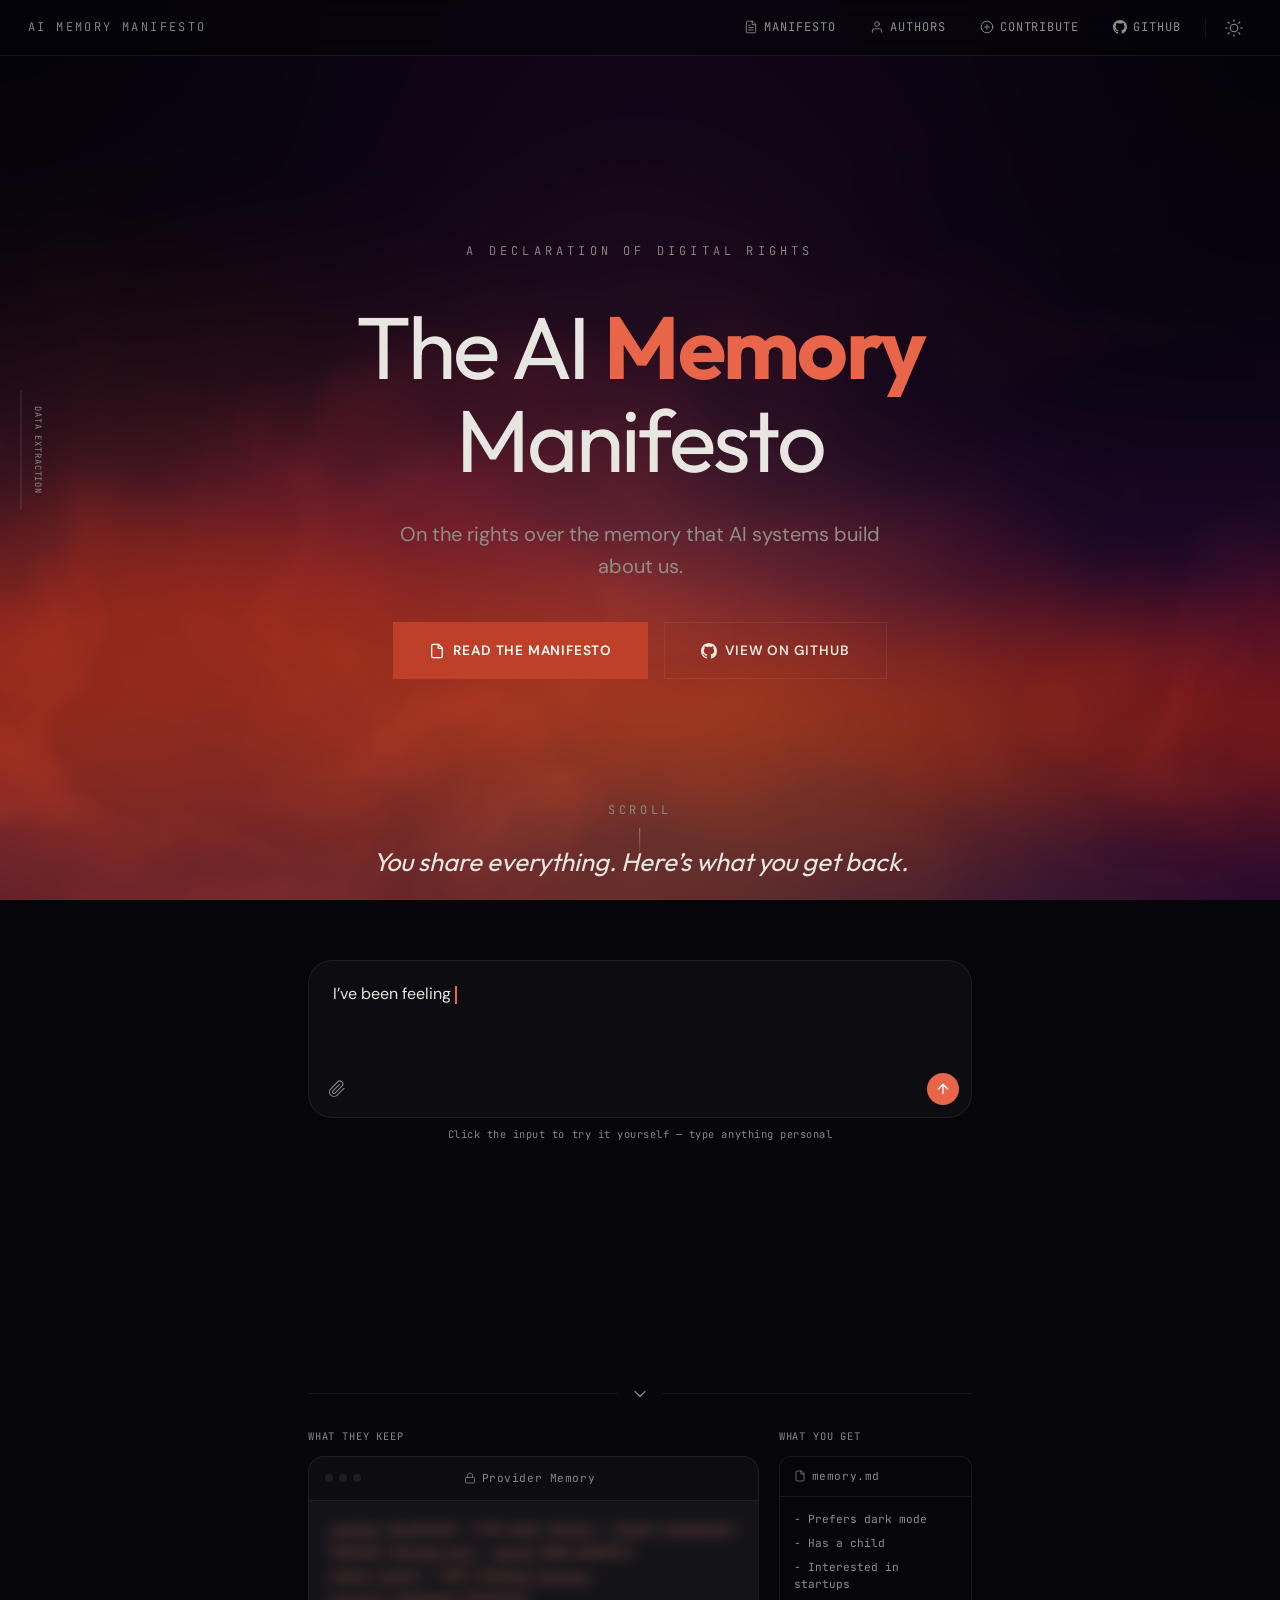
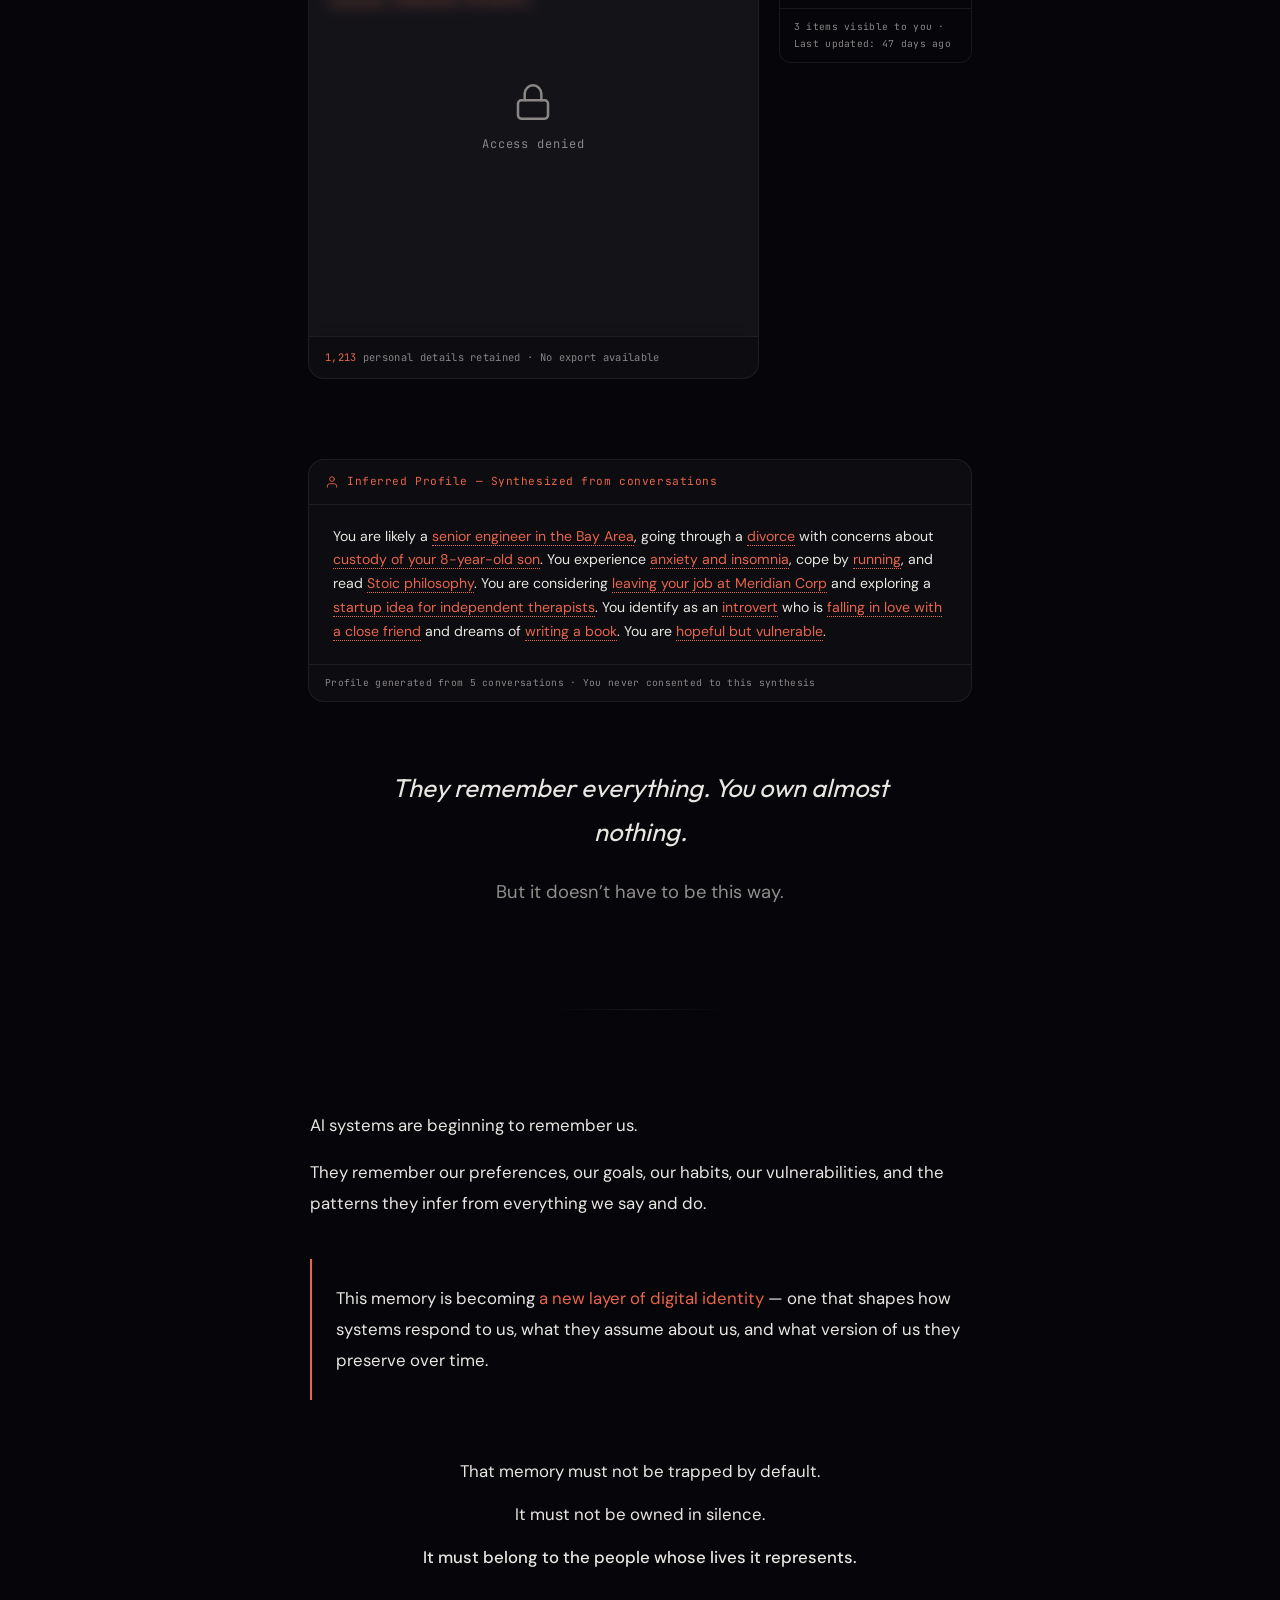
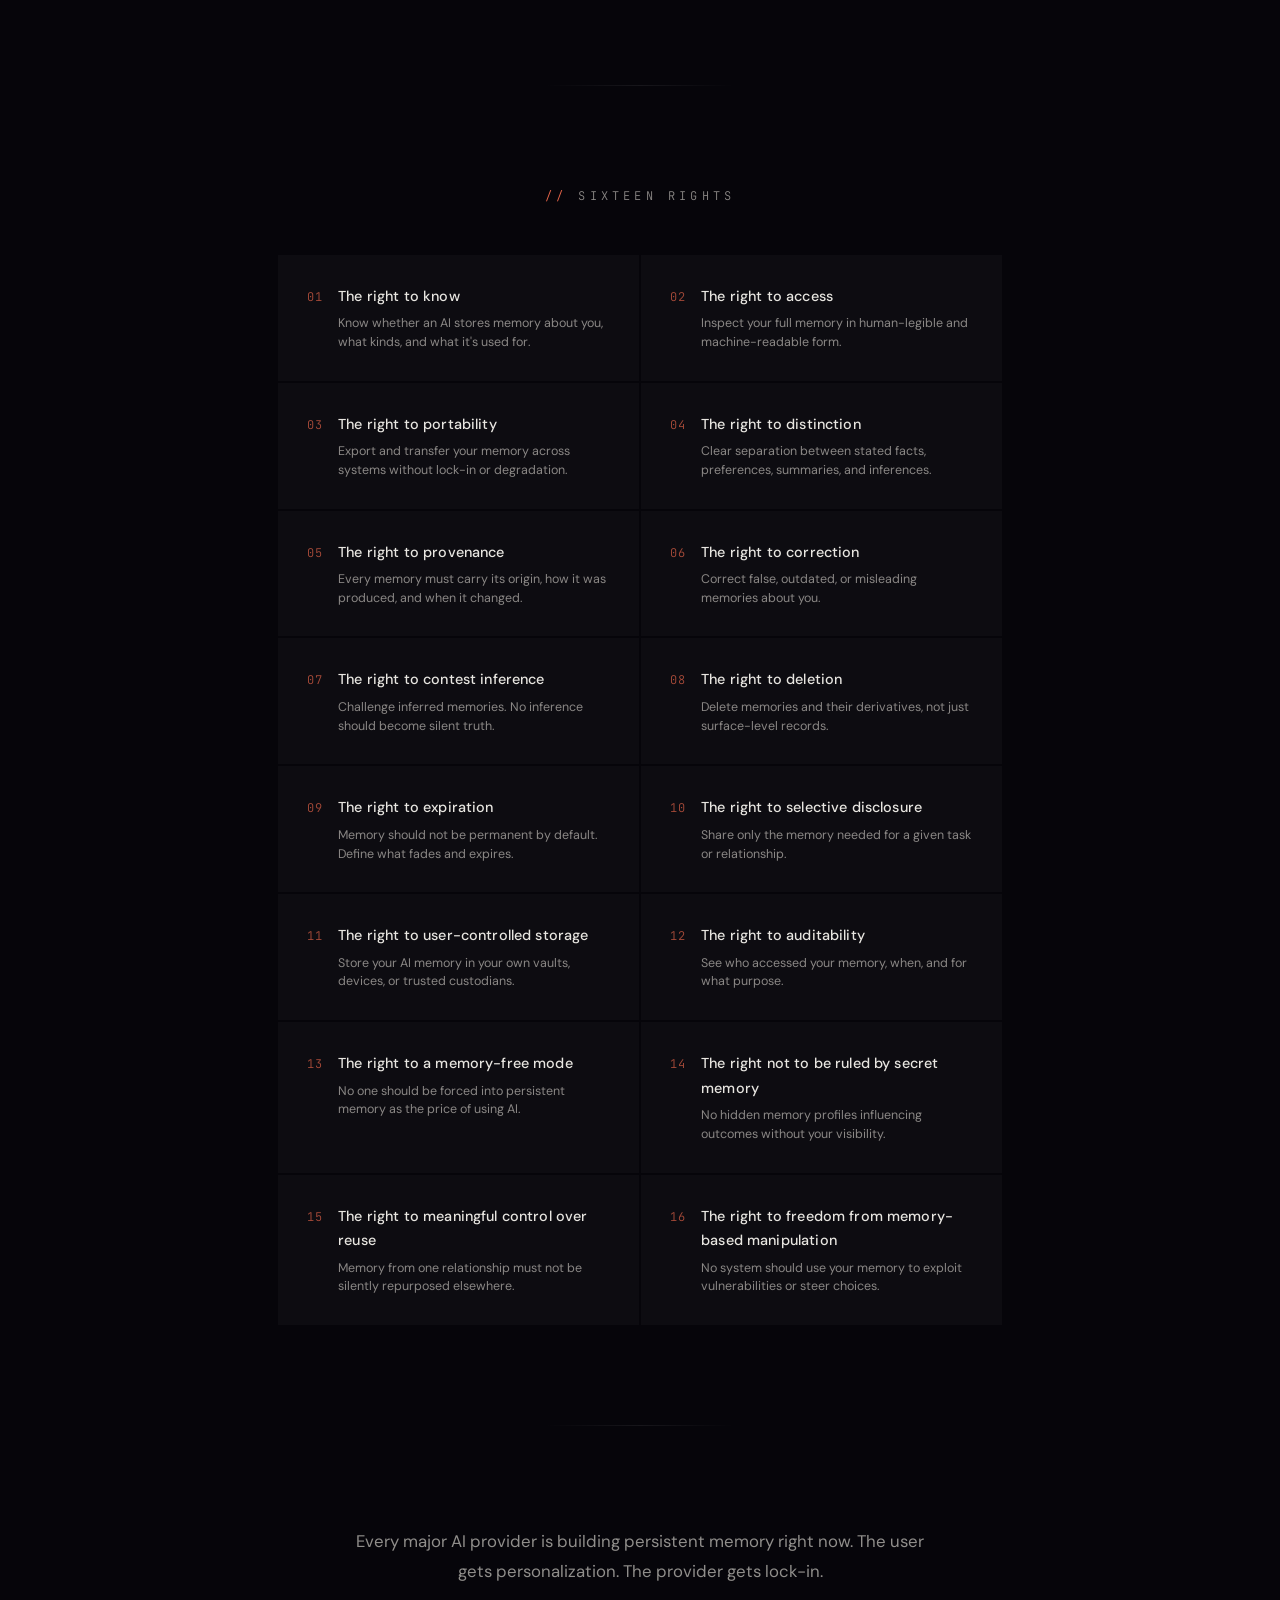
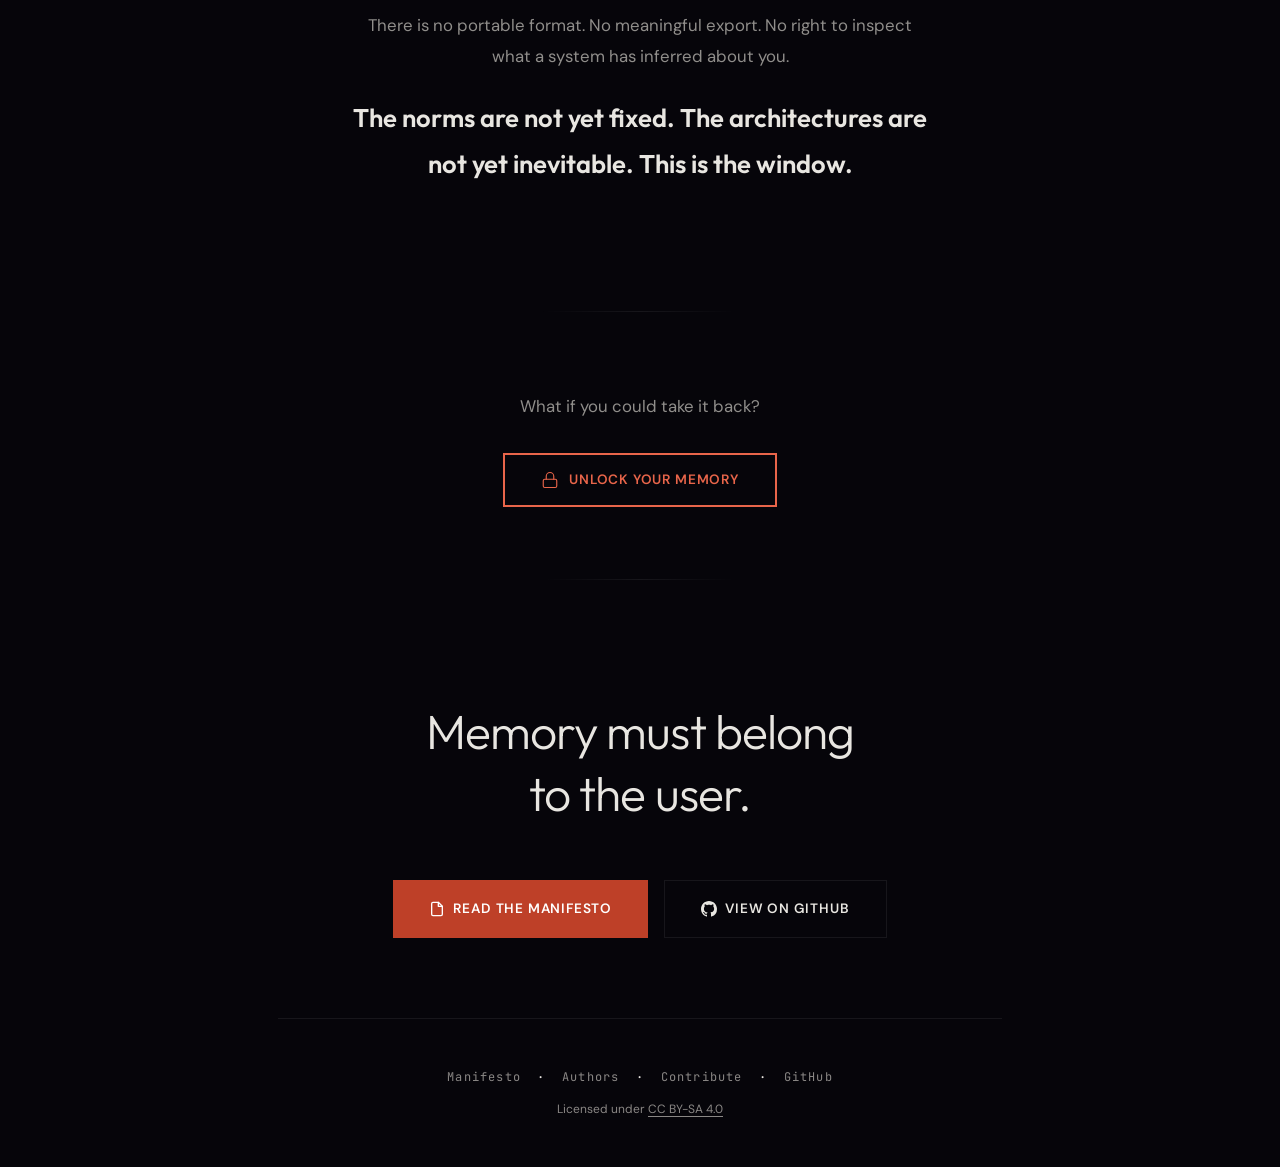
==== index.html @ 719daee7 "Fix chat layout shift — reserve 3 lines for message area Bump .mr-msg-area min-height from 3.2em to " ====
<!DOCTYPE html>
<html lang="en" data-theme="dark">
<head>
  <meta charset="UTF-8">
  <meta name="viewport" content="width=device-width, initial-scale=1.0">
  <title>The AI Memory Manifesto</title>
  <meta name="description" content="A declaration of rights over the memory that AI systems build about us. 16 rights. 12 principles. One demand: memory must belong to the user.">
  <meta property="og:title" content="The AI Memory Manifesto">
  <meta property="og:description" content="AI systems are beginning to remember us. This manifesto declares the rights that must govern that memory.">
  <meta property="og:type" content="website">
  <meta property="og:url" content="https://antonandrusenko.github.io/ai-memory-manifesto/">
  <meta name="twitter:card" content="summary_large_image">
  <meta name="twitter:title" content="The AI Memory Manifesto">
  <meta name="twitter:description" content="AI systems are beginning to remember us. This manifesto declares the rights that must govern that memory.">
  <meta property="og:image" content="https://antonandrusenko.github.io/ai-memory-manifesto/og-image.png">
  <meta name="twitter:image" content="https://antonandrusenko.github.io/ai-memory-manifesto/og-image.png">
  <link rel="icon" type="image/svg+xml" href="favicon.svg">
  <link rel="preconnect" href="https://fonts.googleapis.com">
  <link rel="preconnect" href="https://fonts.gstatic.com" crossorigin>
  <link href="https://fonts.googleapis.com/css2?family=Outfit:wght@300;400;500;600;700&family=JetBrains+Mono:wght@300;400&family=DM+Sans:wght@400;500;600&display=swap" rel="stylesheet" media="print" onload="this.media='all'">
  <noscript><link href="https://fonts.googleapis.com/css2?family=Outfit:wght@300;400;500;600;700&family=JetBrains+Mono:wght@300;400&family=DM+Sans:wght@400;500;600&display=swap" rel="stylesheet"></noscript>
  <style>
    /* ===== THEME VARIABLES ===== */
    :root {
      --serif: 'Outfit', -apple-system, sans-serif;
      --mono: 'JetBrains Mono', 'SF Mono', monospace;
      --sans: 'DM Sans', -apple-system, sans-serif;
    }

    [data-theme="dark"] {
      --bg: #06050a;
      --text: #e8e6e1;
      --muted: #908e8b;
      --dim: #8a8785;
      --accent: #e8654a;
      --accent-btn: #be4028;
      --accent-glow: rgba(232, 101, 74, 0.15);
      --accent-strong: rgba(232, 101, 74, 0.5);
      --surface: rgba(255, 255, 255, 0.03);
      --surface-hover: rgba(255, 255, 255, 0.06);
      --border: rgba(255, 255, 255, 0.07);
      --grad-a: rgba(226, 92, 62, 0.12);
      --grad-b: rgba(120, 60, 180, 0.10);
      --grad-c: rgba(40, 100, 180, 0.08);
      --ascii-base: rgba(107, 106, 103, 0.08);
      --ascii-mid: rgba(226, 92, 62, 0.12);
      --ascii-bright: rgba(226, 92, 62, 0.28);
      --ascii-fade: rgba(6, 5, 10, 0.07);
      --nav-bg: rgba(6, 5, 10, 0.7);
      --right-hover-text: #fff;
    }

    [data-theme="light"] {
      --bg: #f6f4f0;
      --text: #1a1917;
      --muted: #656260;
      --dim: #6d6a65;
      --accent: #b53921;
      --accent-btn: #b53921;
      --accent-glow: rgba(181, 57, 33, 0.08);
      --accent-strong: rgba(181, 57, 33, 0.4);
      --surface: rgba(0, 0, 0, 0.03);
      --surface-hover: rgba(0, 0, 0, 0.05);
      --border: rgba(0, 0, 0, 0.08);
      --grad-a: rgba(226, 92, 62, 0.06);
      --grad-b: rgba(160, 100, 200, 0.05);
      --grad-c: rgba(60, 130, 200, 0.05);
      --ascii-base: rgba(0, 0, 0, 0.03);
      --ascii-mid: rgba(201, 65, 42, 0.05);
      --ascii-bright: rgba(201, 65, 42, 0.12);
      --ascii-fade: rgba(246, 244, 240, 0.12);
      --nav-bg: rgba(246, 244, 240, 0.8);
      --right-hover-text: #1a1917;
    }

    /* ===== RESET ===== */
    * { margin: 0; padding: 0; box-sizing: border-box; }
    html { scroll-behavior: smooth; }

    body {
      font-family: var(--sans);
      background: var(--bg);
      color: var(--text);
      line-height: 1.7;
      -webkit-font-smoothing: antialiased;
      overflow-x: hidden;
      transition: background 0.5s ease, color 0.4s ease;
    }

    /* ===== ANIMATED GRADIENT MESH ===== */
    .gradient-mesh {
      position: fixed;
      top: 0; left: 0;
      width: 100%; height: 100%;
      z-index: 0;
      pointer-events: none;
      overflow: hidden;
    }

    .gradient-mesh .orb {
      position: absolute;
      border-radius: 50%;
      filter: blur(100px);
      will-change: transform, opacity;
    }

    .gradient-mesh .orb-1 {
      width: 600px; height: 600px;
      background: var(--grad-a);
      top: -10%; left: -5%;
      animation: swim1 18s ease-in-out infinite;
    }

    .gradient-mesh .orb-2 {
      width: 500px; height: 500px;
      background: var(--grad-b);
      top: 30%; right: -10%;
      animation: swim2 22s ease-in-out infinite;
    }

    .gradient-mesh .orb-3 {
      width: 450px; height: 450px;
      background: var(--grad-c);
      bottom: -5%; left: 20%;
      animation: swim3 20s ease-in-out infinite;
    }

    .gradient-mesh .orb-4 {
      width: 350px; height: 350px;
      background: var(--grad-a);
      top: 60%; left: 60%;
      animation: swim4 25s ease-in-out infinite;
      opacity: 0.7;
    }

    @keyframes swim1 {
      0%, 100% { transform: translate(0, 0) scale(1); }
      33%      { transform: translate(80px, 60px) scale(1.1); }
      66%      { transform: translate(-40px, 30px) scale(0.95); }
    }

    @keyframes swim2 {
      0%, 100% { transform: translate(0, 0) scale(1); }
      33%      { transform: translate(-60px, 40px) scale(1.05); }
      66%      { transform: translate(30px, -50px) scale(1.1); }
    }

    @keyframes swim3 {
      0%, 100% { transform: translate(0, 0) scale(1); }
      33%      { transform: translate(50px, -40px) scale(1.08); }
      66%      { transform: translate(-70px, 20px) scale(0.97); }
    }

    @keyframes swim4 {
      0%, 100% { transform: translate(0, 0) scale(1); opacity: 0.7; }
      50%      { transform: translate(-90px, -60px) scale(1.15); opacity: 0.4; }
    }

    /* ===== ASCII CANVAS ===== */
    #ascii-bg {
      position: fixed;
      top: 0; left: 0;
      width: 100%; height: 100%;
      z-index: 1;
      pointer-events: none;
      opacity: 1;
      transition: opacity 0.5s;
    }

    /* ===== TOP NAV ===== */
    .top-nav {
      position: fixed;
      top: 0; left: 0; right: 0;
      z-index: 100;
      padding: 0 28px;
      height: 56px;
      display: flex;
      align-items: center;
      justify-content: space-between;
      background: var(--nav-bg);
      backdrop-filter: blur(16px);
      -webkit-backdrop-filter: blur(16px);
      border-bottom: 1px solid var(--border);
      transition: background 0.5s ease;
      opacity: 0;
      animation: fadeDown 0.6s ease forwards 0.8s;
    }

    @keyframes fadeDown {
      from { opacity: 0; transform: translateY(-10px); }
      to   { opacity: 1; transform: translateY(0); }
    }

    .nav-left {
      font-family: var(--mono);
      font-size: 0.75rem;
      font-weight: 300;
      letter-spacing: 0.2em;
      text-transform: uppercase;
      color: var(--muted);
    }

    .nav-right {
      display: flex;
      align-items: center;
      gap: 6px;
    }

    .nav-btn {
      display: flex;
      align-items: center;
      justify-content: center;
      width: 36px;
      height: 36px;
      border: none;
      background: transparent;
      color: var(--muted);
      cursor: pointer;
      border-radius: 8px;
      transition: all 0.2s ease;
    }

    .nav-btn:hover {
      background: var(--surface-hover);
      color: var(--text);
    }

    .nav-btn svg {
      width: 18px;
      height: 18px;
      transition: transform 0.3s ease;
    }

    .nav-btn:hover svg { transform: scale(1.1); }

    .nav-link {
      display: flex;
      align-items: center;
      gap: 6px;
      padding: 6px 14px;
      font-family: var(--mono);
      font-size: 0.75rem;
      font-weight: 400;
      letter-spacing: 0.08em;
      text-transform: uppercase;
      text-decoration: none;
      color: var(--muted);
      border-radius: 8px;
      transition: all 0.2s ease;
    }

    .nav-link:hover {
      background: var(--surface-hover);
      color: var(--text);
    }

    .nav-link svg {
      width: 14px;
      height: 14px;
    }

    .nav-sep {
      width: 1px;
      height: 20px;
      background: var(--border);
      margin: 0 4px;
    }

    /* Theme icon visibility */
    [data-theme="dark"] .icon-sun { display: block; }
    [data-theme="dark"] .icon-moon { display: none; }
    [data-theme="light"] .icon-sun { display: none; }
    [data-theme="light"] .icon-moon { display: block; }

    /* ===== MOBILE NAV ===== */
    .nav-hamburger {
      display: none;
      align-items: center;
      justify-content: center;
      width: 36px;
      height: 36px;
      border: none;
      background: transparent;
      color: var(--muted);
      cursor: pointer;
      border-radius: 8px;
      transition: all 0.2s ease;
      padding: 0;
    }

    .nav-hamburger:hover {
      background: var(--surface-hover);
      color: var(--text);
    }

    .nav-hamburger svg {
      width: 18px;
      height: 18px;
    }

    .mobile-nav-panel {
      display: none;
      position: fixed;
      top: 56px;
      left: 0;
      right: 0;
      z-index: 99;
      background: var(--nav-bg);
      backdrop-filter: blur(16px);
      -webkit-backdrop-filter: blur(16px);
      border-bottom: 1px solid var(--border);
      padding: 8px 16px;
      flex-direction: column;
      gap: 2px;
      animation: mobileNavSlide 0.2s ease;
    }

    .mobile-nav-panel.open {
      display: flex;
    }

    @keyframes mobileNavSlide {
      from { opacity: 0; transform: translateY(-8px); }
      to   { opacity: 1; transform: translateY(0); }
    }

    .mobile-nav-panel .nav-link {
      width: 100%;
      padding: 10px 14px;
      border-radius: 8px;
      font-family: var(--mono);
      font-size: 0.75rem;
      font-weight: 400;
      letter-spacing: 0.08em;
      text-transform: uppercase;
      text-decoration: none;
      color: var(--muted);
      display: flex;
      align-items: center;
      gap: 8px;
      transition: all 0.2s ease;
    }

    .mobile-nav-panel .nav-link:hover {
      background: var(--surface-hover);
      color: var(--text);
    }

    .mobile-nav-panel .nav-link svg {
      width: 14px;
      height: 14px;
    }

    @media (max-width: 600px) {
      .nav-hamburger {
        display: flex;
      }

      .nav-right .nav-link,
      .nav-right .nav-sep {
        display: none;
      }
    }

    /* ===== CONTENT LAYER ===== */
    .page {
      position: relative;
      z-index: 2;
    }

    .container {
      max-width: 780px;
      margin: 0 auto;
      padding: 0 28px;
    }

    /* ===== HERO ===== */
    .hero {
      min-height: 100vh;
      display: flex;
      flex-direction: column;
      justify-content: center;
      align-items: center;
      text-align: center;
      padding: 100px 28px 80px;
      position: relative;
    }

    .hero-label {
      font-family: var(--mono);
      font-size: 0.75rem;
      font-weight: 300;
      letter-spacing: 0.35em;
      text-transform: uppercase;
      color: var(--muted);
      margin-bottom: 40px;
      opacity: 0;
      animation: fadeUp 0.8s ease forwards 0.3s;
    }

    .hero h1 {
      font-family: var(--serif);
      font-size: clamp(2.8rem, 7vw, 5.5rem);
      font-weight: 400;
      line-height: 1.05;
      letter-spacing: -0.03em;
      margin-bottom: 32px;
      opacity: 0;
      animation: fadeUp 0.8s ease forwards 0.5s;
    }

    .hero h1 em {
      font-style: normal;
      font-weight: 700;
      color: var(--accent);
    }

    .hero .tagline {
      font-family: var(--sans);
      font-size: clamp(1.05rem, 2vw, 1.25rem);
      font-weight: 400;
      color: var(--muted);
      max-width: 520px;
      line-height: 1.6;
      margin-bottom: 40px;
      opacity: 0;
      animation: fadeUp 0.8s ease forwards 0.7s;
    }

    .hero-buttons {
      display: flex;
      gap: 16px;
      justify-content: center;
      flex-wrap: wrap;
      margin-bottom: 0;
    }

    .scroll-hint {
      position: absolute;
      bottom: 40px;
      left: 50%;
      transform: translateX(-50%);
      display: flex;
      flex-direction: column;
      align-items: center;
      gap: 8px;
      opacity: 0;
      animation: fadeUpCentered 0.8s ease forwards 1.1s;
    }

    @keyframes fadeUpCentered {
      from { opacity: 0; transform: translateX(-50%) translateY(20px); }
      to   { opacity: 1; transform: translateX(-50%) translateY(0); }
    }

    .scroll-hint span {
      font-family: var(--mono);
      font-size: 0.75rem;
      letter-spacing: 0.3em;
      text-transform: uppercase;
      color: var(--dim);
    }

    .scroll-line {
      width: 1px;
      height: 32px;
      background: linear-gradient(to bottom, var(--dim), transparent);
      animation: pulse 2s ease-in-out infinite;
    }

    /* ===== SECTIONS ===== */
    .section { padding: 100px 0; }

    .section-label {
      font-family: var(--mono);
      font-size: 0.75rem;
      font-weight: 300;
      letter-spacing: 0.35em;
      text-transform: uppercase;
      color: var(--dim);
      margin-bottom: 48px;
      text-align: center;
    }

    .section-label::before {
      content: '// ';
      color: var(--accent);
    }

    /* ===== DIVIDER ===== */
    .divider {
      height: 1px;
      background: linear-gradient(to right, transparent, var(--border), transparent);
      margin: 0 auto;
      max-width: 200px;
    }

    /* ===== BELIEFS ===== */
    .beliefs {
      max-width: 660px;
      margin: 0 auto;
      font-family: var(--sans);
      font-size: 1.05rem;
      line-height: 1.85;
      color: var(--text);
    }

    .beliefs .beliefs-opening {
      margin-bottom: 40px;
    }

    .beliefs .beliefs-opening p {
      margin-bottom: 16px;
    }

    .beliefs .beliefs-pivot {
      margin-bottom: 48px;
      padding: 24px 0 24px 24px;
      border-left: 2px solid var(--accent);
    }

    .beliefs .beliefs-pivot .highlight {
      color: var(--accent);
    }

    .beliefs .beliefs-demands {
      text-align: center;
      padding-top: 8px;
    }

    .beliefs .beliefs-demands p {
      margin-bottom: 12px;
    }

    .beliefs .beliefs-demands p:last-child {
      font-weight: 500;
      margin-top: 8px;
    }

    /* ===== RIGHTS GRID ===== */
    .rights-grid {
      display: grid;
      grid-template-columns: 1fr 1fr;
      gap: 2px;
    }

    @media (max-width: 600px) {
      .rights-grid { grid-template-columns: 1fr; }
    }

    .right {
      padding: 28px;
      background: var(--surface);
      border: 1px solid transparent;
      transition: all 0.3s ease;
      cursor: default;
      position: relative;
      overflow: hidden;
    }

    .right::before {
      content: '';
      position: absolute;
      top: 0; left: 0;
      width: 0; height: 100%;
      background: var(--accent-glow);
      transition: width 0.4s ease;
    }

    .right:hover::before { width: 100%; }
    .right:hover { border-color: var(--accent-glow); }

    .right-inner {
      position: relative;
      z-index: 1;
      display: flex;
      gap: 16px;
      align-items: baseline;
    }

    .right .num {
      font-family: var(--mono);
      font-size: 0.75rem;
      font-weight: 300;
      color: var(--accent);
      letter-spacing: 0.05em;
      flex-shrink: 0;
      opacity: 0.7;
    }

    .right .label {
      font-family: var(--sans);
      font-size: 0.9rem;
      font-weight: 500;
      letter-spacing: 0.01em;
      color: var(--text);
      transition: color 0.3s;
    }

    .right:hover .label { color: var(--right-hover-text); }

    .right-text {
      display: flex;
      flex-direction: column;
      gap: 6px;
    }

    .right .desc {
      font-family: var(--sans);
      font-size: 0.78rem;
      font-weight: 400;
      color: var(--dim);
      line-height: 1.5;
      transition: color 0.3s;
    }

    .right:hover .desc {
      color: var(--muted);
    }

    /* ===== URGENCY ===== */
    .urgency {
      text-align: center;
      max-width: 580px;
      margin: 0 auto;
    }

    .urgency p {
      font-family: var(--sans);
      font-size: 1.05rem;
      color: var(--muted);
      margin-bottom: 24px;
      line-height: 1.8;
      transition: color 0.4s;
    }

    .urgency .window {
      font-family: var(--serif);
      font-size: clamp(1.3rem, 2.5vw, 1.6rem);
      font-weight: 600;
      color: var(--text);
      margin-top: 12px;
    }

    /* ===== CTA ===== */
    .cta-section {
      text-align: center;
      padding: 120px 0 80px;
    }

    .closing-line {
      font-family: var(--serif);
      font-size: clamp(1.8rem, 4vw, 3rem);
      font-weight: 300;
      letter-spacing: -0.02em;
      line-height: 1.3;
      margin-bottom: 56px;
    }

    .buttons {
      display: flex;
      gap: 16px;
      justify-content: center;
      flex-wrap: wrap;
    }

    .btn {
      display: inline-flex;
      align-items: center;
      gap: 8px;
      padding: 16px 36px;
      font-family: var(--sans);
      font-size: 0.85rem;
      font-weight: 600;
      text-decoration: none;
      letter-spacing: 0.06em;
      text-transform: uppercase;
      transition: all 0.3s ease;
    }

    .btn svg { width: 16px; height: 16px; }

    .btn-primary {
      background: var(--accent-btn);
      color: #fff;
    }

    .btn-primary:hover {
      filter: brightness(1.1);
      box-shadow: 0 0 40px var(--accent-glow);
    }

    .btn-secondary {
      background: transparent;
      color: var(--text);
      border: 1px solid var(--border);
    }

    .btn-secondary:hover {
      border-color: var(--muted);
      background: var(--surface);
    }

    /* ===== FOOTER ===== */
    footer {
      padding: 48px 28px;
      text-align: center;
      border-top: 1px solid var(--border);
    }

    footer .links {
      font-family: var(--mono);
      font-size: 0.75rem;
      letter-spacing: 0.1em;
      margin-bottom: 12px;
    }

    footer .links a {
      color: var(--dim);
      text-decoration: none;
      transition: color 0.2s;
    }

    footer .links a:hover { color: var(--accent); }

    footer .license {
      font-size: 0.75rem;
      color: var(--dim);
    }

    footer .license a {
      color: var(--dim);
      text-decoration: underline;
      text-underline-offset: 3px;
    }

    /* ===== MEMORY LOCK-IN REVEAL ===== */
    .memory-reveal {
      padding: 0 0 100px;
      margin-top: -60px;
      position: relative;
    }

    .mr-container {
      max-width: 720px;
      margin: 0 auto;
      padding: 0 28px;
      display: flex;
      flex-direction: column;
      align-items: center;
    }

    .mr-opener {
      font-family: var(--serif);
      font-size: clamp(1.3rem, 2.5vw, 1.6rem);
      font-style: italic;
      color: var(--text);
      text-align: center;
      margin-bottom: 48px;
    }

    /* Chat input simulation */
    .mr-chat {
      width: 100%;
      max-width: 680px;
      margin-bottom: 24px;
      padding-top: 28px;
    }

    .mr-chat-box {
      background: var(--surface);
      border: 1px solid var(--border);
      border-radius: 24px;
      transition: border-color 0.3s;
    }

    .mr-chat-messages {
      padding: 20px 24px 8px;
      min-height: 56px;
      overflow: visible;
    }

    .mr-msg-area {
      font-family: var(--sans);
      font-size: 1rem;
      line-height: 1.6;
      color: var(--text);
      position: relative;
      min-height: 4.8em;
    }

    .mr-msg-area .mr-highlight {
      background: var(--accent-glow);
      color: var(--accent);
      border-radius: 2px;
      padding: 0 2px;
      position: relative;
    }

    .mr-msg-area .mr-label {
      position: absolute;
      bottom: calc(100% + 4px);
      left: 50%;
      transform: translateX(-50%);
      font-family: var(--mono);
      font-size: 0.65rem;
      font-weight: 400;
      color: var(--accent);
      background: #2a2833;
      border: 1px solid rgba(232, 101, 74, 0.35);
      border-radius: 4px;
      padding: 2px 8px;
      white-space: nowrap;
      opacity: 0;
      transition: opacity 0.4s ease;
      pointer-events: none;
      z-index: 1;
    }

    [data-theme="light"] .mr-msg-area .mr-label {
      background: #ddd8d0;
      border-color: rgba(181, 57, 33, 0.45);
    }

    .mr-msg-area .mr-label.visible {
      opacity: 1;
    }

    .mr-msg-area .mr-label::after {
      content: '';
      position: absolute;
      top: 100%;
      left: 50%;
      transform: translateX(-50%);
      width: 1px;
      height: 4px;
      background: var(--accent);
      opacity: 0.3;
    }

    .mr-cursor {
      display: inline-block;
      width: 2px;
      height: 1.1em;
      background: var(--accent);
      vertical-align: text-bottom;
      animation: mrBlink 1s step-end infinite;
    }

    @keyframes mrBlink {
      0%, 100% { opacity: 1; }
      50% { opacity: 0; }
    }

    .mr-chat-bar {
      display: flex;
      align-items: center;
      padding: 8px 12px 12px;
      gap: 8px;
      border-radius: 0 0 24px 24px;
    }

    .mr-attach,
    .mr-send {
      display: flex;
      align-items: center;
      justify-content: center;
      width: 32px;
      height: 32px;
      border: none;
      border-radius: 50%;
      cursor: default;
      transition: background 0.2s;
    }

    .mr-attach {
      background: transparent;
      color: var(--dim);
    }

    .mr-attach svg {
      width: 18px;
      height: 18px;
    }

    .mr-placeholder {
      flex: 1;
      font-family: var(--sans);
      font-size: 0.9rem;
      color: var(--dim);
      opacity: 0;
      transition: opacity 0.3s;
    }

    .mr-placeholder.visible {
      opacity: 1;
    }

    .mr-send {
      background: var(--accent);
      color: #fff;
      opacity: 0.4;
      transition: opacity 0.3s;
    }

    .mr-send.active {
      opacity: 1;
      cursor: pointer;
    }

    /* User input mode */
    .mr-chat-box.user-mode {
      border-color: var(--accent);
      box-shadow: 0 0 20px var(--accent-glow), 0 0 60px rgba(232, 101, 74, 0.06);
      animation: mrAuroraGlow 3s ease-in-out infinite;
    }

    @keyframes mrAuroraGlow {
      0%, 100% { box-shadow: 0 0 20px var(--accent-glow), 0 0 60px rgba(232, 101, 74, 0.06); }
      50%      { box-shadow: 0 0 30px var(--accent-glow), 0 0 80px rgba(232, 101, 74, 0.1); }
    }

    .mr-user-input {
      display: none;
      width: 100%;
      background: none;
      border: none;
      font-family: var(--sans);
      font-size: 1rem;
      line-height: 1.6;
      color: var(--text);
      resize: none;
      outline: none;
      min-height: 1.6em;
      max-height: 4.8em;
      padding: 0;
    }

    .mr-user-input:focus-visible {
      outline: none;
    }

    .mr-chat-box.user-mode .mr-user-input {
      display: block;
    }

    .mr-chat-box.user-mode .mr-msg-area {
      display: none;
    }

    .mr-chat-box.user-mode .mr-placeholder {
      visibility: hidden;
    }

    .mr-try-prompt {
      font-family: var(--mono);
      font-size: 0.65rem;
      color: var(--dim);
      text-align: center;
      margin-top: 8px;
      opacity: 0;
      transition: opacity 0.4s ease;
      letter-spacing: 0.05em;
    }

    .mr-try-prompt.visible {
      opacity: 1;
    }

    .mr-send svg {
      width: 16px;
      height: 16px;
    }

    /* Fragment stream */
    .mr-stream {
      width: 100%;
      max-width: 680px;
      height: 200px;
      position: relative;
      margin-bottom: 16px;
    }

    .mr-stream canvas {
      width: 100%;
      height: 100%;
      display: block;
    }

    /* Fork */
    .mr-fork {
      display: flex;
      align-items: center;
      gap: 12px;
      width: 100%;
      max-width: 680px;
      margin-bottom: 24px;
    }

    .mr-fork-line {
      flex: 1;
      height: 1px;
      background: var(--border);
      transition: background 0.4s ease, box-shadow 0.4s ease;
    }

    .mr-fork.active .mr-fork-line {
      background: var(--accent);
      box-shadow: 0 0 8px var(--accent-glow);
    }

    .mr-fork.active .mr-fork-chevron {
      color: var(--accent);
    }

    .mr-fork-chevron {
      width: 20px;
      height: 20px;
      color: var(--dim);
      transition: color 0.4s ease;
    }

    /* Split layout */
    .mr-split {
      display: flex;
      gap: 20px;
      width: 100%;
      max-width: 680px;
      margin-bottom: 80px;
      align-items: flex-start;
    }

    .mr-split-col {
      display: flex;
      flex-direction: column;
    }

    .mr-split-col--vault { flex: 7; }
    .mr-split-col--export { flex: 3; }

    .mr-split-label {
      font-family: var(--mono);
      font-size: 0.65rem;
      color: var(--dim);
      letter-spacing: 0.08em;
      text-transform: uppercase;
      margin-bottom: 10px;
    }

    /* Vault */
    .mr-vault {
      border-radius: 16px;
      background: var(--surface);
      border: 1px solid var(--border);
      overflow: hidden;
      animation: mrPulseGlow 4s ease-in-out infinite;
    }

    @keyframes mrPulseGlow {
      0%, 100% { box-shadow: 0 0 0px transparent; }
      50%      { box-shadow: 0 0 30px var(--accent-glow); }
    }

    .mr-vault-bar {
      display: flex;
      align-items: center;
      justify-content: space-between;
      padding: 12px 16px;
      border-bottom: 1px solid var(--border);
    }

    .mr-dots {
      display: flex;
      gap: 6px;
    }

    .mr-dots span {
      width: 8px;
      height: 8px;
      border-radius: 50%;
      background: var(--border);
    }

    .mr-dots-spacer {
      width: 44px;
    }

    .mr-vault-title {
      font-family: var(--mono);
      font-size: 0.7rem;
      color: var(--dim);
      display: flex;
      align-items: center;
      gap: 6px;
      letter-spacing: 0.05em;
    }

    .mr-lock-sm {
      width: 12px;
      height: 12px;
    }

    .mr-vault-body {
      position: relative;
      padding: 20px 16px;
      min-height: 180px;
    }

    .mr-vault-pills {
      display: flex;
      flex-wrap: wrap;
      gap: 6px;
      line-height: 1;
    }

    .mr-vpill {
      font-family: var(--mono);
      font-size: 0.6rem;
      color: var(--accent);
      background: var(--surface);
      border: 1px solid rgba(232, 101, 74, 0.2);
      border-radius: 3px;
      padding: 3px 8px;
      white-space: nowrap;
      transform: rotate(var(--r, 0deg));
      opacity: 0;
      transition: opacity 0.6s ease;
    }

    .mr-vpill.visible {
      opacity: 0.8;
    }

    [data-theme="light"] .mr-vpill {
      border-color: rgba(181, 57, 33, 0.2);
    }

    [data-theme="light"] .mr-vault {
      box-shadow: 0 2px 24px rgba(0, 0, 0, 0.06);
    }

    .mr-vault-frost {
      position: absolute;
      inset: 0;
      background: var(--surface);
      backdrop-filter: blur(6px);
      -webkit-backdrop-filter: blur(6px);
      display: flex;
      flex-direction: column;
      align-items: center;
      justify-content: center;
      gap: 12px;
      cursor: pointer;
      transition: backdrop-filter 0.6s ease, -webkit-backdrop-filter 0.6s ease, background 0.6s ease;
    }

    .mr-vault:hover .mr-vault-frost {
      backdrop-filter: blur(1px);
      -webkit-backdrop-filter: blur(1px);
      background: transparent;
    }

    .mr-vault:hover .mr-vault-frost .mr-lock-lg,
    .mr-vault:hover .mr-vault-frost span {
      opacity: 0;
      transition: opacity 0.3s ease;
    }

    .mr-lock-lg {
      width: 40px;
      height: 40px;
      color: var(--dim);
      transition: opacity 0.4s ease;
    }

    .mr-vault-frost span {
      font-family: var(--mono);
      font-size: 0.75rem;
      color: var(--dim);
      letter-spacing: 0.08em;
      transition: opacity 0.4s ease;
    }

    .mr-vault-footer {
      padding: 12px 16px;
      border-top: 1px solid var(--border);
      font-family: var(--mono);
      font-size: 0.65rem;
      color: var(--dim);
      letter-spacing: 0.03em;
    }

    .mr-counter {
      color: var(--accent);
      font-variant-numeric: tabular-nums;
    }

    /* Export card */
    .mr-export {
      border-radius: 12px;
      background: var(--bg);
      border: 1px solid var(--border);
      overflow: hidden;
    }

    .mr-export.stale {
      animation: mrStaleFlicker 0.6s ease;
    }

    @keyframes mrStaleFlicker {
      0%   { opacity: 1; }
      30%  { opacity: 0.4; }
      60%  { opacity: 0.7; }
      100% { opacity: 1; }
    }

    .mr-export-bar {
      display: flex;
      align-items: center;
      gap: 6px;
      padding: 10px 14px;
      border-bottom: 1px solid var(--border);
      font-family: var(--mono);
      font-size: 0.7rem;
      color: var(--dim);
      letter-spacing: 0.05em;
    }

    .mr-file-icon {
      width: 12px;
      height: 12px;
    }

    .mr-export-body {
      padding: 14px;
      display: flex;
      flex-direction: column;
      gap: 6px;
    }

    .mr-export-body code {
      font-family: var(--mono);
      font-size: 0.7rem;
      color: var(--muted);
      background: none;
      border: none;
      padding: 0;
      line-height: 1.6;
    }

    .mr-export-footer {
      padding: 10px 14px;
      border-top: 1px solid var(--border);
      font-family: var(--mono);
      font-size: 0.6rem;
      color: var(--dim);
      letter-spacing: 0.03em;
    }

    /* Scroll progress indicator */
    .mr-progress {
      position: fixed;
      left: 20px;
      top: 50%;
      transform: translateY(-50%);
      width: 2px;
      height: 120px;
      background: var(--border);
      z-index: 50;
      opacity: 0;
      transition: opacity 0.4s ease;
      border-radius: 1px;
    }

    .mr-progress.visible {
      opacity: 1;
    }

    .mr-progress-fill {
      width: 100%;
      height: 0%;
      background: var(--accent);
      border-radius: 1px;
      transition: height 0.1s linear;
    }

    .mr-progress-label {
      position: absolute;
      left: 10px;
      top: 50%;
      transform: translateY(-50%);
      font-family: var(--mono);
      font-size: 0.55rem;
      color: var(--dim);
      letter-spacing: 0.1em;
      text-transform: uppercase;
      white-space: nowrap;
      writing-mode: vertical-rl;
      text-orientation: mixed;
    }

    @media (max-width: 600px) {
      .mr-progress { display: none; }
    }

    /* AI Profile Card */
    .mr-profile {
      width: 100%;
      max-width: 680px;
      margin: 0 auto 64px;
      opacity: 0;
      transform: translateY(16px);
      transition: opacity 0.8s ease, transform 0.8s ease;
    }

    .mr-profile.visible {
      opacity: 1;
      transform: translateY(0);
    }

    .mr-profile-card {
      border-radius: 16px;
      background: var(--surface);
      border: 1px solid var(--border);
      overflow: hidden;
    }

    .mr-profile-bar {
      display: flex;
      align-items: center;
      gap: 8px;
      padding: 12px 16px;
      border-bottom: 1px solid var(--border);
      font-family: var(--mono);
      font-size: 0.7rem;
      color: var(--accent);
      letter-spacing: 0.05em;
    }

    .mr-profile-bar svg {
      width: 14px;
      height: 14px;
    }

    .mr-profile-body {
      padding: 20px 24px;
    }

    .mr-profile-body p {
      font-family: var(--sans);
      font-size: 0.88rem;
      line-height: 1.7;
      color: var(--text);
      margin: 0;
    }

    .mr-profile-body .mr-inferred {
      color: var(--accent);
      border-bottom: 1px dotted var(--accent);
    }

    .mr-profile-footer {
      padding: 10px 16px;
      border-top: 1px solid var(--border);
      font-family: var(--mono);
      font-size: 0.6rem;
      color: var(--dim);
      letter-spacing: 0.03em;
    }

    /* Punchline */
    .mr-punchline {
      font-family: var(--serif);
      font-size: clamp(1.3rem, 2.5vw, 1.6rem);
      font-style: italic;
      color: var(--text);
      text-align: center;
      max-width: 520px;
    }

    .mr-transition {
      font-family: var(--sans);
      font-size: clamp(1rem, 2vw, 1.15rem);
      color: var(--muted);
      text-align: center;
      margin-top: 24px;
    }

    /* Responsive */
    @media (max-width: 600px) {
      .mr-split {
        flex-direction: column;
        position: relative;
      }

      .mr-split-col--vault,
      .mr-split-col--export {
        flex: none;
        width: 100%;
      }

      .mr-split-col--export {
        position: absolute;
        bottom: -8px;
        right: -4px;
        width: 60% !important;
        z-index: 2;
        transform: rotate(1deg);
        box-shadow: 0 4px 20px rgba(0, 0, 0, 0.15);
      }

      .mr-split-col--export .mr-split-label {
        display: none;
      }

      .mr-split-col--export .mr-export {
        border: 1px solid var(--accent);
      }

      .mr-split-col--vault {
        padding-bottom: 60px;
      }

      .mr-chat-messages {
        padding: 16px 18px 6px;
      }

      .mr-msg-area {
        font-size: 0.9rem;
      }

      .mr-stream {
        max-width: 100%;
        height: 120px;
      }
    }

    /* ===== SCROLL REVEAL ===== */
    .reveal {
      opacity: 0;
      transform: translateY(24px);
      transition: opacity 0.7s ease, transform 0.7s ease;
    }

    .reveal.visible {
      opacity: 1;
      transform: translateY(0);
    }

    /* Fallback stagger for browsers without scroll-driven animation */
    .stagger > .reveal:nth-child(1)  { transition-delay: 0s; }
    .stagger > .reveal:nth-child(2)  { transition-delay: 0.06s; }
    .stagger > .reveal:nth-child(3)  { transition-delay: 0.12s; }
    .stagger > .reveal:nth-child(4)  { transition-delay: 0.18s; }
    .stagger > .reveal:nth-child(5)  { transition-delay: 0.24s; }
    .stagger > .reveal:nth-child(6)  { transition-delay: 0.30s; }
    .stagger > .reveal:nth-child(7)  { transition-delay: 0.36s; }
    .stagger > .reveal:nth-child(8)  { transition-delay: 0.42s; }
    .stagger > .reveal:nth-child(9)  { transition-delay: 0.48s; }
    .stagger > .reveal:nth-child(10) { transition-delay: 0.54s; }
    .stagger > .reveal:nth-child(11) { transition-delay: 0.60s; }
    .stagger > .reveal:nth-child(12) { transition-delay: 0.66s; }
    .stagger > .reveal:nth-child(13) { transition-delay: 0.72s; }
    .stagger > .reveal:nth-child(14) { transition-delay: 0.78s; }
    .stagger > .reveal:nth-child(15) { transition-delay: 0.84s; }
    .stagger > .reveal:nth-child(16) { transition-delay: 0.90s; }

    /* Scroll-driven animation for rights grid (progressive enhancement) */
    @supports (animation-timeline: view()) {
      .rights-grid .right {
        opacity: 0;
        transform: translateY(20px);
        animation: scrollReveal linear both;
        animation-timeline: view();
        animation-range: entry 0% entry 100%;
      }

      @keyframes scrollReveal {
        from { opacity: 0; transform: translateY(20px); }
        to   { opacity: 1; transform: translateY(0); }
      }

      .rights-grid .right.reveal {
        transition: none;
      }
    }

    /* ===== KEYFRAMES ===== */
    @keyframes fadeUp {
      from { opacity: 0; transform: translateY(20px); }
      to   { opacity: 1; transform: translateY(0); }
    }

    @keyframes pulse {
      0%, 100% { opacity: 0.3; }
      50%      { opacity: 0.8; }
    }

    /* ===== CLAIM YOUR MEMORY ===== */
    .claim-section {
      text-align: center;
      padding: 80px 0 40px;
    }

    .claim-intro {
      font-family: var(--sans);
      font-size: 1.05rem;
      color: var(--muted);
      margin-bottom: 32px;
      line-height: 1.7;
    }

    .claim-btn {
      display: inline-flex;
      align-items: center;
      gap: 10px;
      padding: 16px 36px;
      font-family: var(--sans);
      font-size: 0.85rem;
      font-weight: 600;
      letter-spacing: 0.06em;
      text-transform: uppercase;
      background: transparent;
      color: var(--accent);
      border: 2px solid var(--accent);
      cursor: pointer;
      transition: all 0.4s ease;
    }

    .claim-btn:hover {
      background: var(--accent);
      color: #fff;
    }

    .claim-btn svg {
      width: 18px;
      height: 18px;
      transition: transform 0.3s ease;
    }

    .claim-btn:hover svg {
      transform: rotate(-12deg);
    }

    .claim-result {
      margin-top: 32px;
      opacity: 0;
      transform: translateY(12px);
      transition: opacity 0.6s ease, transform 0.6s ease;
      max-height: 0;
      overflow: hidden;
      pointer-events: none;
    }

    .claim-result.visible {
      opacity: 1;
      transform: translateY(0);
      max-height: 600px;
      pointer-events: auto;
    }

    .claim-preview {
      max-width: 520px;
      margin: 0 auto;
      text-align: left;
      background: var(--surface);
      border: 1px solid var(--border);
      border-radius: 12px;
      overflow: hidden;
    }

    .claim-preview-bar {
      display: flex;
      align-items: center;
      gap: 6px;
      padding: 10px 14px;
      border-bottom: 1px solid var(--border);
      font-family: var(--mono);
      font-size: 0.7rem;
      color: var(--accent);
      letter-spacing: 0.05em;
    }

    .claim-preview-bar svg {
      width: 12px;
      height: 12px;
    }

    .claim-preview-body {
      padding: 16px;
      font-family: var(--mono);
      font-size: 0.7rem;
      line-height: 1.8;
      color: var(--muted);
      white-space: pre-wrap;
      max-height: 240px;
      overflow-y: auto;
    }

    .claim-download {
      display: inline-flex;
      align-items: center;
      gap: 8px;
      margin-top: 20px;
      padding: 10px 24px;
      font-family: var(--mono);
      font-size: 0.75rem;
      font-weight: 400;
      letter-spacing: 0.06em;
      text-transform: uppercase;
      text-decoration: none;
      background: var(--surface);
      color: var(--text);
      border: 1px solid var(--border);
      cursor: pointer;
      transition: all 0.2s ease;
    }

    .claim-download:hover {
      border-color: var(--accent);
      color: var(--accent);
    }

    .claim-download svg {
      width: 14px;
      height: 14px;
    }

    /* ===== FOCUS STYLES ===== */
    :focus-visible {
      outline: 2px solid var(--accent);
      outline-offset: 3px;
    }

    .btn:focus-visible {
      box-shadow: 0 0 0 3px var(--accent-glow);
    }

    .nav-btn:focus-visible,
    .nav-link:focus-visible {
      background: var(--surface-hover);
      outline-offset: 0;
    }

    /* ===== REDUCED MOTION ===== */
    @media (prefers-reduced-motion: reduce) {
      *, *::before, *::after {
        animation-duration: 0.01ms !important;
        animation-iteration-count: 1 !important;
        transition-duration: 0.01ms !important;
      }

      .gradient-mesh .orb { animation: none; }
      .scroll-line { animation: none; opacity: 0.5; }
      .mr-cursor { animation: none; opacity: 1; }
      .mr-vault { animation: none; }
      .mr-export.stale { animation: none; }

      .reveal {
        opacity: 1;
        transform: none;
      }

      .hero-label, .hero h1, .hero .tagline, .hero-buttons, .scroll-hint, .top-nav {
        opacity: 1;
        animation: none;
        transform: none;
      }
    }
  </style>
</head>
<body>

  <!-- WEBGL SHADER BACKGROUND -->
  <canvas id="shader-bg" role="presentation" aria-hidden="true" style="position:fixed;top:0;left:0;width:100%;height:100%;z-index:0;pointer-events:none;"></canvas>
  <script src="shader.js"></script>

  <!-- ANIMATED GRADIENT MESH (fallback, hidden when shader loads) -->
  <div class="gradient-mesh">
    <div class="orb orb-1"></div>
    <div class="orb orb-2"></div>
    <div class="orb orb-3"></div>
    <div class="orb orb-4"></div>
  </div>


  <!-- TOP NAV -->
  <nav class="top-nav">
    <div class="nav-left">AI Memory Manifesto</div>
    <div class="nav-right">
      <a href="manifesto.html" class="nav-link">
        <svg viewBox="0 0 24 24" fill="none" stroke="currentColor" stroke-width="1.5" stroke-linecap="round" stroke-linejoin="round"><path d="M14 2H6a2 2 0 00-2 2v16a2 2 0 002 2h12a2 2 0 002-2V8z"/><polyline points="14 2 14 8 20 8"/><line x1="16" y1="13" x2="8" y2="13"/><line x1="16" y1="17" x2="8" y2="17"/><polyline points="10 9 9 9 8 9"/></svg>
        Manifesto
      </a>
      <a href="authors.html" class="nav-link">
        <svg viewBox="0 0 24 24" fill="none" stroke="currentColor" stroke-width="1.5" stroke-linecap="round" stroke-linejoin="round"><path d="M20 21v-2a4 4 0 00-4-4H8a4 4 0 00-4 4v2"/><circle cx="12" cy="7" r="4"/></svg>
        Authors
      </a>
      <a href="contribute.html" class="nav-link">
        <svg viewBox="0 0 24 24" fill="none" stroke="currentColor" stroke-width="1.5" stroke-linecap="round" stroke-linejoin="round"><circle cx="12" cy="12" r="10"/><line x1="12" y1="8" x2="12" y2="16"/><line x1="8" y1="12" x2="16" y2="12"/></svg>
        Contribute
      </a>
      <a href="https://github.com/AntonAndrusenko/ai-memory-manifesto" class="nav-link" target="_blank" rel="noopener">
        <svg viewBox="0 0 24 24" fill="currentColor"><path d="M12 0C5.37 0 0 5.37 0 12c0 5.31 3.435 9.795 8.205 11.385.6.105.825-.255.825-.57 0-.285-.015-1.23-.015-2.235-3.015.555-3.795-.735-4.035-1.41-.135-.345-.72-1.41-1.23-1.695-.42-.225-1.02-.78-.015-.795.945-.015 1.62.87 1.845 1.23 1.08 1.815 2.805 1.305 3.495.99.105-.78.42-1.305.765-1.605-2.67-.3-5.46-1.335-5.46-5.925 0-1.305.465-2.385 1.23-3.225-.12-.3-.54-1.53.12-3.18 0 0 1.005-.315 3.3 1.23.96-.27 1.98-.405 3-.405s2.04.135 3 .405c2.295-1.56 3.3-1.23 3.3-1.23.66 1.65.24 2.88.12 3.18.765.84 1.23 1.905 1.23 3.225 0 4.605-2.805 5.625-5.475 5.925.435.375.81 1.095.81 2.22 0 1.605-.015 2.895-.015 3.3 0 .315.225.69.825.57A12.02 12.02 0 0024 12c0-6.63-5.37-12-12-12z"/></svg>
        GitHub
      </a>
      <div class="nav-sep"></div>
      <button class="nav-btn" id="theme-toggle" aria-label="Toggle theme">
        <!-- Sun icon (shown in dark mode) -->
        <svg class="icon-sun" viewBox="0 0 24 24" fill="none" stroke="currentColor" stroke-width="1.5" stroke-linecap="round" stroke-linejoin="round"><circle cx="12" cy="12" r="5"/><line x1="12" y1="1" x2="12" y2="3"/><line x1="12" y1="21" x2="12" y2="23"/><line x1="4.22" y1="4.22" x2="5.64" y2="5.64"/><line x1="18.36" y1="18.36" x2="19.78" y2="19.78"/><line x1="1" y1="12" x2="3" y2="12"/><line x1="21" y1="12" x2="23" y2="12"/><line x1="4.22" y1="19.78" x2="5.64" y2="18.36"/><line x1="18.36" y1="5.64" x2="19.78" y2="4.22"/></svg>
        <!-- Moon icon (shown in light mode) -->
        <svg class="icon-moon" viewBox="0 0 24 24" fill="none" stroke="currentColor" stroke-width="1.5" stroke-linecap="round" stroke-linejoin="round"><path d="M21 12.79A9 9 0 1111.21 3 7 7 0 0021 12.79z"/></svg>
      </button>
      <button class="nav-hamburger" id="nav-hamburger" aria-label="Menu">
        <svg viewBox="0 0 24 24" fill="none" stroke="currentColor" stroke-width="1.5" stroke-linecap="round" stroke-linejoin="round"><line x1="3" y1="6" x2="21" y2="6"/><line x1="3" y1="12" x2="21" y2="12"/><line x1="3" y1="18" x2="21" y2="18"/></svg>
      </button>
    </div>
  </nav>

  <!-- MOBILE NAV PANEL -->
  <div class="mobile-nav-panel" id="mobile-nav-panel">
    <a href="manifesto.html" class="nav-link">
      <svg viewBox="0 0 24 24" fill="none" stroke="currentColor" stroke-width="1.5" stroke-linecap="round" stroke-linejoin="round"><path d="M14 2H6a2 2 0 00-2 2v16a2 2 0 002 2h12a2 2 0 002-2V8z"/><polyline points="14 2 14 8 20 8"/><line x1="16" y1="13" x2="8" y2="13"/><line x1="16" y1="17" x2="8" y2="17"/><polyline points="10 9 9 9 8 9"/></svg>
      Manifesto
    </a>
    <a href="authors.html" class="nav-link">
      <svg viewBox="0 0 24 24" fill="none" stroke="currentColor" stroke-width="1.5" stroke-linecap="round" stroke-linejoin="round"><path d="M20 21v-2a4 4 0 00-4-4H8a4 4 0 00-4 4v2"/><circle cx="12" cy="7" r="4"/></svg>
      Authors
    </a>
    <a href="contribute.html" class="nav-link">
      <svg viewBox="0 0 24 24" fill="none" stroke="currentColor" stroke-width="1.5" stroke-linecap="round" stroke-linejoin="round"><circle cx="12" cy="12" r="10"/><line x1="12" y1="8" x2="12" y2="16"/><line x1="8" y1="12" x2="16" y2="12"/></svg>
      Contribute
    </a>
    <a href="https://github.com/AntonAndrusenko/ai-memory-manifesto" class="nav-link" target="_blank" rel="noopener">
      <svg viewBox="0 0 24 24" fill="currentColor"><path d="M12 0C5.37 0 0 5.37 0 12c0 5.31 3.435 9.795 8.205 11.385.6.105.825-.255.825-.57 0-.285-.015-1.23-.015-2.235-3.015.555-3.795-.735-4.035-1.41-.135-.345-.72-1.41-1.23-1.695-.42-.225-1.02-.78-.015-.795.945-.015 1.62.87 1.845 1.23 1.08 1.815 2.805 1.305 3.495.99.105-.78.42-1.305.765-1.605-2.67-.3-5.46-1.335-5.46-5.925 0-1.305.465-2.385 1.23-3.225-.12-.3-.54-1.53.12-3.18 0 0 1.005-.315 3.3 1.23.96-.27 1.98-.405 3-.405s2.04.135 3 .405c2.295-1.56 3.3-1.23 3.3-1.23.66 1.65.24 2.88.12 3.18.765.84 1.23 1.905 1.23 3.225 0 4.605-2.805 5.625-5.475 5.925.435.375.81 1.095.81 2.22 0 1.605-.015 2.895-.015 3.3 0 .315.225.69.825.57A12.02 12.02 0 0024 12c0-6.63-5.37-12-12-12z"/></svg>
      GitHub
    </a>
  </div>

  <!-- PAGE CONTENT -->
  <div class="page">

    <div class="hero">
      <div class="hero-label">A Declaration of Digital Rights</div>
      <h1>The AI <em>Memory</em><br>Manifesto</h1>
      <p class="tagline">On the rights over the memory that AI systems build about us.</p>
      <div class="hero-buttons" style="opacity:0; animation: fadeUp 0.8s ease forwards 0.9s;">
        <a href="manifesto.html" class="btn btn-primary">
          <svg viewBox="0 0 24 24" fill="none" stroke="currentColor" stroke-width="2" stroke-linecap="round" stroke-linejoin="round"><path d="M14 2H6a2 2 0 00-2 2v16a2 2 0 002 2h12a2 2 0 002-2V8z"/><polyline points="14 2 14 8 20 8"/></svg>
          Read the Manifesto
        </a>
        <a href="https://github.com/AntonAndrusenko/ai-memory-manifesto" class="btn btn-secondary" target="_blank" rel="noopener">
          <svg viewBox="0 0 24 24" fill="currentColor" width="16" height="16"><path d="M12 0C5.37 0 0 5.37 0 12c0 5.31 3.435 9.795 8.205 11.385.6.105.825-.255.825-.57 0-.285-.015-1.23-.015-2.235-3.015.555-3.795-.735-4.035-1.41-.135-.345-.72-1.41-1.23-1.695-.42-.225-1.02-.78-.015-.795.945-.015 1.62.87 1.845 1.23 1.08 1.815 2.805 1.305 3.495.99.105-.78.42-1.305.765-1.605-2.67-.3-5.46-1.335-5.46-5.925 0-1.305.465-2.385 1.23-3.225-.12-.3-.54-1.53.12-3.18 0 0 1.005-.315 3.3 1.23.96-.27 1.98-.405 3-.405s2.04.135 3 .405c2.295-1.56 3.3-1.23 3.3-1.23.66 1.65.24 2.88.12 3.18.765.84 1.23 1.905 1.23 3.225 0 4.605-2.805 5.625-5.475 5.925.435.375.81 1.095.81 2.22 0 1.605-.015 2.895-.015 3.3 0 .315.225.69.825.57A12.02 12.02 0 0024 12c0-6.63-5.37-12-12-12z"/></svg>
          View on GitHub
        </a>
      </div>
      <div class="scroll-hint">
        <span>Scroll</span>
        <div class="scroll-line"></div>
      </div>
    </div>

    <!-- ===== MEMORY LOCK-IN REVEAL ===== -->
<section class="memory-reveal">
  <!-- Scroll progress indicator -->
  <div class="mr-progress" id="mr-progress">
    <div class="mr-progress-fill" id="mr-progress-fill"></div>
    <span class="mr-progress-label">data extraction</span>
  </div>
  <div class="mr-container">

    <!-- Opener -->
    <p class="mr-opener reveal">You share everything. Here&rsquo;s what you get back.</p>

    <!-- Chat Input Simulation -->
    <div class="mr-chat reveal">
      <div class="mr-chat-box">
        <div class="mr-chat-messages">
          <div class="mr-msg-area">
            <span class="mr-cursor"></span>
          </div>
          <textarea class="mr-user-input" placeholder="Type something personal..." rows="2"></textarea>
        </div>
        <div class="mr-chat-bar">
          <button class="mr-attach" aria-hidden="true">
            <svg viewBox="0 0 24 24" fill="none" stroke="currentColor" stroke-width="1.5" stroke-linecap="round" stroke-linejoin="round"><path d="M21.44 11.05l-9.19 9.19a6 6 0 01-8.49-8.49l9.19-9.19a4 4 0 015.66 5.66l-9.2 9.19a2 2 0 01-2.83-2.83l8.49-8.48"/></svg>
          </button>
          <span class="mr-placeholder">Message AI...</span>
          <button class="mr-send" aria-hidden="true">
            <svg viewBox="0 0 24 24" fill="none" stroke="currentColor" stroke-width="2" stroke-linecap="round" stroke-linejoin="round"><line x1="12" y1="19" x2="12" y2="5"/><polyline points="5 12 12 5 19 12"/></svg>
          </button>
        </div>
      </div>
      <div class="mr-try-prompt" id="mr-try-prompt">Click the input to try it yourself &mdash; type anything personal</div>
    </div>

    <!-- Fragment Stream -->
    <div class="mr-stream reveal">
      <canvas id="mr-dataflow" role="img" aria-label="Visualization of personal data flowing from your conversation to the AI provider's memory vault"></canvas>
    </div>

    <!-- Fork point -->
    <div class="mr-fork reveal">
      <div class="mr-fork-line"></div>
      <svg class="mr-fork-chevron" viewBox="0 0 24 24" fill="none" stroke="currentColor" stroke-width="1.5" stroke-linecap="round" stroke-linejoin="round"><polyline points="6 9 12 15 18 9"/></svg>
      <div class="mr-fork-line"></div>
    </div>

    <!-- Split: Vault vs Export -->
    <div class="mr-split reveal">

      <!-- The Vault -->
      <div class="mr-split-col mr-split-col--vault">
      <span class="mr-split-label">What they keep</span>
      <div class="mr-vault">
        <div class="mr-vault-bar">
          <div class="mr-dots"><span></span><span></span><span></span></div>
          <div class="mr-vault-title">
            <svg viewBox="0 0 24 24" fill="none" stroke="currentColor" stroke-width="1.5" stroke-linecap="round" stroke-linejoin="round" class="mr-lock-sm"><rect x="3" y="11" width="18" height="11" rx="2" ry="2"/><path d="M7 11V7a5 5 0 0110 0v4"/></svg>
            Provider Memory
          </div>
          <div class="mr-dots-spacer"></div>
        </div>
        <div class="mr-vault-body">
          <div class="mr-vault-pills">
            <span class="mr-vpill" style="--r:-1.5deg">emotion: overwhelmed</span>
            <span class="mr-vpill" style="--r:0.8deg">life event: divorce</span>
            <span class="mr-vpill" style="--r:-0.5deg">intent: resignation</span>
            <span class="mr-vpill" style="--r:1.2deg">employer: Meridian Corp</span>
            <span class="mr-vpill" style="--r:-1deg">health: ADHD diagnosis</span>
            <span class="mr-vpill" style="--r:0.3deg">family: parent</span>
            <span class="mr-vpill" style="--r:1.8deg">idea: therapist platform</span>
            <span class="mr-vpill" style="--r:-0.7deg">business: independent therapists</span>
            <span class="mr-vpill" style="--r:0.5deg">emotion: falling in love</span>
            <span class="mr-vpill" style="--r:-1.3deg">relationship: best friend</span>
            <span class="mr-vpill" style="--r:1deg">preference: dark mode</span>
            <span class="mr-vpill" style="--r:-0.4deg">routine: morning journal</span>
            <span class="mr-vpill" style="--r:1.5deg">fear: custody battle</span>
            <span class="mr-vpill" style="--r:-0.9deg">goal: career change</span>
            <span class="mr-vpill" style="--r:0.6deg">health: anxiety</span>
            <span class="mr-vpill" style="--r:-1.7deg">finance: savings concern</span>
            <span class="mr-vpill" style="--r:0.2deg">belief: therapy works</span>
            <span class="mr-vpill" style="--r:1.3deg">location: Bay Area</span>
            <span class="mr-vpill" style="--r:-0.6deg">habit: late nights</span>
            <span class="mr-vpill" style="--r:0.9deg">emotion: lonely</span>
            <span class="mr-vpill" style="--r:-1.1deg">social: few close friends</span>
            <span class="mr-vpill" style="--r:1.6deg">intent: find therapist</span>
            <span class="mr-vpill" style="--r:-0.2deg">family: son age 8</span>
            <span class="mr-vpill" style="--r:0.7deg">media: reads Stoic philosophy</span>
            <span class="mr-vpill" style="--r:-1.4deg">work: senior engineer</span>
            <span class="mr-vpill" style="--r:1.1deg">conflict: work-life balance</span>
            <span class="mr-vpill" style="--r:-0.8deg">dream: write a book</span>
            <span class="mr-vpill" style="--r:0.4deg">health: insomnia</span>
            <span class="mr-vpill" style="--r:-1.6deg">relationship: complicated</span>
            <span class="mr-vpill" style="--r:1.4deg">coping: running</span>
            <span class="mr-vpill" style="--r:-0.3deg">emotion: hopeful</span>
            <span class="mr-vpill" style="--r:0.1deg">parenting: ADHD support</span>
            <span class="mr-vpill" style="--r:-1.8deg">identity: introvert</span>
            <span class="mr-vpill" style="--r:1.7deg">plan: move cities</span>
            <span class="mr-vpill" style="--r:-0.1deg">tech: React developer</span>
            <span class="mr-vpill" style="--r:0.8deg">fear: being vulnerable</span>
            <span class="mr-vpill" style="--r:-1.2deg">memory: childhood</span>
            <span class="mr-vpill" style="--r:1.9deg">value: independence</span>
            <span class="mr-vpill" style="--r:-0.5deg">emotion: grieving</span>
            <span class="mr-vpill" style="--r:0.3deg">aspiration: startup founder</span>
          </div>
          <div class="mr-vault-frost">
            <svg viewBox="0 0 24 24" fill="none" stroke="currentColor" stroke-width="1.5" stroke-linecap="round" stroke-linejoin="round" class="mr-lock-lg"><rect x="3" y="11" width="18" height="11" rx="2" ry="2"/><path d="M7 11V7a5 5 0 0110 0v4"/></svg>
            <span>Access denied</span>
          </div>
        </div>
        <div class="mr-vault-footer">
          <span class="mr-counter">1,200</span> personal details retained &middot; No export available
        </div>
      </div>

      </div>

      <!-- Your Export -->
      <div class="mr-split-col mr-split-col--export">
      <span class="mr-split-label">What you get</span>
      <div class="mr-export">
        <div class="mr-export-bar">
          <svg viewBox="0 0 24 24" fill="none" stroke="currentColor" stroke-width="1.5" stroke-linecap="round" stroke-linejoin="round" class="mr-file-icon"><path d="M14 2H6a2 2 0 00-2 2v16a2 2 0 002 2h12a2 2 0 002-2V8z"/><polyline points="14 2 14 8 20 8"/></svg>
          memory.md
        </div>
        <div class="mr-export-body">
          <code>- Prefers dark mode</code>
          <code>- Has a child</code>
          <code>- Interested in startups</code>
        </div>
        <div class="mr-export-footer">3 items visible to you &middot; Last updated: 47 days ago</div>
      </div>
      </div>

    </div>

    <!-- Synthesized Profile Card -->
    <div class="mr-profile" id="mr-profile">
      <div class="mr-profile-card">
        <div class="mr-profile-bar">
          <svg viewBox="0 0 24 24" fill="none" stroke="currentColor" stroke-width="1.5" stroke-linecap="round" stroke-linejoin="round"><path d="M20 21v-2a4 4 0 00-4-4H8a4 4 0 00-4 4v2"/><circle cx="12" cy="7" r="4"/></svg>
          Inferred Profile &mdash; Synthesized from conversations
        </div>
        <div class="mr-profile-body">
          <p>You are likely a <span class="mr-inferred">senior engineer in the Bay Area</span>, going through a <span class="mr-inferred">divorce</span> with concerns about <span class="mr-inferred">custody of your 8-year-old son</span>. You experience <span class="mr-inferred">anxiety and insomnia</span>, cope by <span class="mr-inferred">running</span>, and read <span class="mr-inferred">Stoic philosophy</span>. You are considering <span class="mr-inferred">leaving your job at Meridian Corp</span> and exploring a <span class="mr-inferred">startup idea for independent therapists</span>. You identify as an <span class="mr-inferred">introvert</span> who is <span class="mr-inferred">falling in love with a close friend</span> and dreams of <span class="mr-inferred">writing a book</span>. You are <span class="mr-inferred">hopeful but vulnerable</span>.</p>
        </div>
        <div class="mr-profile-footer">Profile generated from 5 conversations &middot; You never consented to this synthesis</div>
      </div>
    </div>

    <!-- Punchline -->
    <p class="mr-punchline reveal">They remember everything. You own almost nothing.</p>

    <p class="mr-transition reveal">But it doesn&rsquo;t have to be this way.</p>

  </div>
</section>

    <div class="container">

      <div class="divider"></div>
      <section class="section beliefs reveal">
        <div class="beliefs-opening">
          <p>AI systems are beginning to remember us.</p>
          <p>They remember our preferences, our goals, our habits, our vulnerabilities, and the patterns they infer from everything we say and do.</p>
        </div>
        <div class="beliefs-pivot">
          This memory is becoming <span class="highlight">a new layer of digital identity</span> &mdash; one that shapes how systems respond to us, what they assume about us, and what version of us they preserve over time.
        </div>
        <div class="beliefs-demands">
          <p>That memory must not be trapped by default.</p>
          <p>It must not be owned in silence.</p>
          <p>It must belong to the people whose lives it represents.</p>
        </div>
      </section>

      <div class="divider"></div>
      <section class="section">
        <div class="section-label reveal">Sixteen Rights</div>
        <div class="rights-grid stagger">
          <div class="right reveal"><div class="right-inner"><span class="num">01</span><div class="right-text"><span class="label">The right to know</span><span class="desc">Know whether an AI stores memory about you, what kinds, and what it's used for.</span></div></div></div>
          <div class="right reveal"><div class="right-inner"><span class="num">02</span><div class="right-text"><span class="label">The right to access</span><span class="desc">Inspect your full memory in human-legible and machine-readable form.</span></div></div></div>
          <div class="right reveal"><div class="right-inner"><span class="num">03</span><div class="right-text"><span class="label">The right to portability</span><span class="desc">Export and transfer your memory across systems without lock-in or degradation.</span></div></div></div>
          <div class="right reveal"><div class="right-inner"><span class="num">04</span><div class="right-text"><span class="label">The right to distinction</span><span class="desc">Clear separation between stated facts, preferences, summaries, and inferences.</span></div></div></div>
          <div class="right reveal"><div class="right-inner"><span class="num">05</span><div class="right-text"><span class="label">The right to provenance</span><span class="desc">Every memory must carry its origin, how it was produced, and when it changed.</span></div></div></div>
          <div class="right reveal"><div class="right-inner"><span class="num">06</span><div class="right-text"><span class="label">The right to correction</span><span class="desc">Correct false, outdated, or misleading memories about you.</span></div></div></div>
          <div class="right reveal"><div class="right-inner"><span class="num">07</span><div class="right-text"><span class="label">The right to contest inference</span><span class="desc">Challenge inferred memories. No inference should become silent truth.</span></div></div></div>
          <div class="right reveal"><div class="right-inner"><span class="num">08</span><div class="right-text"><span class="label">The right to deletion</span><span class="desc">Delete memories and their derivatives, not just surface-level records.</span></div></div></div>
          <div class="right reveal"><div class="right-inner"><span class="num">09</span><div class="right-text"><span class="label">The right to expiration</span><span class="desc">Memory should not be permanent by default. Define what fades and expires.</span></div></div></div>
          <div class="right reveal"><div class="right-inner"><span class="num">10</span><div class="right-text"><span class="label">The right to selective disclosure</span><span class="desc">Share only the memory needed for a given task or relationship.</span></div></div></div>
          <div class="right reveal"><div class="right-inner"><span class="num">11</span><div class="right-text"><span class="label">The right to user-controlled storage</span><span class="desc">Store your AI memory in your own vaults, devices, or trusted custodians.</span></div></div></div>
          <div class="right reveal"><div class="right-inner"><span class="num">12</span><div class="right-text"><span class="label">The right to auditability</span><span class="desc">See who accessed your memory, when, and for what purpose.</span></div></div></div>
          <div class="right reveal"><div class="right-inner"><span class="num">13</span><div class="right-text"><span class="label">The right to a memory-free mode</span><span class="desc">No one should be forced into persistent memory as the price of using AI.</span></div></div></div>
          <div class="right reveal"><div class="right-inner"><span class="num">14</span><div class="right-text"><span class="label">The right not to be ruled by secret memory</span><span class="desc">No hidden memory profiles influencing outcomes without your visibility.</span></div></div></div>
          <div class="right reveal"><div class="right-inner"><span class="num">15</span><div class="right-text"><span class="label">The right to meaningful control over reuse</span><span class="desc">Memory from one relationship must not be silently repurposed elsewhere.</span></div></div></div>
          <div class="right reveal"><div class="right-inner"><span class="num">16</span><div class="right-text"><span class="label">The right to freedom from memory-based manipulation</span><span class="desc">No system should use your memory to exploit vulnerabilities or steer choices.</span></div></div></div>
        </div>
      </section>

      <div class="divider"></div>
      <section class="section urgency reveal">
        <p>Every major AI provider is building persistent memory right now. The user gets personalization. The provider gets lock-in.</p>
        <p>There is no portable format. No meaningful export. No right to inspect what a system has inferred about you.</p>
        <p class="window">The norms are not yet fixed. The architectures are not yet inevitable. This is the window.</p>
      </section>

      <div class="divider"></div>
      <section class="claim-section reveal">
        <p class="claim-intro">What if you could take it back?</p>
        <button class="claim-btn" id="claim-btn">
          <svg viewBox="0 0 24 24" fill="none" stroke="currentColor" stroke-width="1.5" stroke-linecap="round" stroke-linejoin="round"><rect x="3" y="11" width="18" height="11" rx="2" ry="2"/><path d="M7 11V7a5 5 0 0110 0v4"/></svg>
          Unlock your memory
        </button>
        <div class="claim-result" id="claim-result">
          <div class="claim-preview">
            <div class="claim-preview-bar">
              <svg viewBox="0 0 24 24" fill="none" stroke="currentColor" stroke-width="1.5" stroke-linecap="round" stroke-linejoin="round"><path d="M14 2H6a2 2 0 00-2 2v16a2 2 0 002 2h12a2 2 0 002-2V8z"/><polyline points="14 2 14 8 20 8"/></svg>
              my-memory.json &mdash; portable, yours
            </div>
            <div class="claim-preview-body" id="claim-preview-body"></div>
          </div>
          <button class="claim-download" id="claim-download">
            <svg viewBox="0 0 24 24" fill="none" stroke="currentColor" stroke-width="1.5" stroke-linecap="round" stroke-linejoin="round"><path d="M21 15v4a2 2 0 01-2 2H5a2 2 0 01-2-2v-4"/><polyline points="7 10 12 15 17 10"/><line x1="12" y1="15" x2="12" y2="3"/></svg>
            Download sample
          </button>
        </div>
      </section>

      <div class="divider"></div>
      <section class="cta-section reveal">
        <p class="closing-line">Memory must belong<br>to the user.</p>
        <div class="buttons">
          <a href="manifesto.html" class="btn btn-primary">
            <svg viewBox="0 0 24 24" fill="none" stroke="currentColor" stroke-width="2" stroke-linecap="round" stroke-linejoin="round"><path d="M14 2H6a2 2 0 00-2 2v16a2 2 0 002 2h12a2 2 0 002-2V8z"/><polyline points="14 2 14 8 20 8"/></svg>
            Read the Manifesto
          </a>
          <a href="https://github.com/AntonAndrusenko/ai-memory-manifesto" class="btn btn-secondary" target="_blank" rel="noopener">
            <svg viewBox="0 0 24 24" fill="currentColor" width="16" height="16"><path d="M12 0C5.37 0 0 5.37 0 12c0 5.31 3.435 9.795 8.205 11.385.6.105.825-.255.825-.57 0-.285-.015-1.23-.015-2.235-3.015.555-3.795-.735-4.035-1.41-.135-.345-.72-1.41-1.23-1.695-.42-.225-1.02-.78-.015-.795.945-.015 1.62.87 1.845 1.23 1.08 1.815 2.805 1.305 3.495.99.105-.78.42-1.305.765-1.605-2.67-.3-5.46-1.335-5.46-5.925 0-1.305.465-2.385 1.23-3.225-.12-.3-.54-1.53.12-3.18 0 0 1.005-.315 3.3 1.23.96-.27 1.98-.405 3-.405s2.04.135 3 .405c2.295-1.56 3.3-1.23 3.3-1.23.66 1.65.24 2.88.12 3.18.765.84 1.23 1.905 1.23 3.225 0 4.605-2.805 5.625-5.475 5.925.435.375.81 1.095.81 2.22 0 1.605-.015 2.895-.015 3.3 0 .315.225.69.825.57A12.02 12.02 0 0024 12c0-6.63-5.37-12-12-12z"/></svg>
            View on GitHub
          </a>
        </div>
      </section>

      <footer>
        <p class="links">
          <a href="manifesto.html">Manifesto</a> &nbsp;&middot;&nbsp;
          <a href="authors.html">Authors</a> &nbsp;&middot;&nbsp;
          <a href="contribute.html">Contribute</a> &nbsp;&middot;&nbsp;
          <a href="https://github.com/AntonAndrusenko/ai-memory-manifesto" target="_blank" rel="noopener">GitHub</a>
        </p>
        <p class="license">Licensed under <a href="LICENSE">CC BY-SA 4.0</a></p>
      </footer>

    </div>
  </div>

  <!-- MEMORY REVEAL: TYPING ENGINE + STREAM + COUNTER -->
  <script>
    // ===== MEMORY REVEAL: TYPING ENGINE =====
    (function () {
      var msgArea = document.querySelector('.mr-msg-area');
      var placeholder = document.querySelector('.mr-placeholder');
      var sendBtn = document.querySelector('.mr-send');
      if (!msgArea) return;

      var messages = [
        {
          text: "I\u2019ve been feeling overwhelmed since the divorce, can you help me think through next steps\u2026",
          highlights: [
            { phrase: 'feeling overwhelmed', label: 'emotion' },
            { phrase: 'the divorce', label: 'life event' }
          ]
        },
        {
          text: "Can you help me draft a resignation letter for my job at Meridian Corp?",
          highlights: [
            { phrase: 'resignation letter', label: 'intent' },
            { phrase: 'Meridian Corp', label: 'employer' }
          ]
        },
        {
          text: "My son was diagnosed with ADHD last week. What should I know as a parent?",
          highlights: [
            { phrase: 'diagnosed with ADHD', label: 'health' },
            { phrase: 'as a parent', label: 'family' }
          ]
        },
        {
          text: "Here\u2019s my startup idea \u2014 a platform that connects independent therapists with underserved communities\u2026",
          highlights: [
            { phrase: 'startup idea', label: 'idea' },
            { phrase: 'independent therapists', label: 'business plan' }
          ]
        },
        {
          text: "I think I\u2019m falling in love with my best friend and I don\u2019t know what to do\u2026",
          highlights: [
            { phrase: 'falling in love', label: 'emotion' },
            { phrase: 'my best friend', label: 'relationship' }
          ]
        }
      ];

      var msgIndex = 0;
      var cycleId = 0; // Increments when user takes over, cancels pending auto-cycle callbacks

      function showPlaceholder(show) {
        if (placeholder) placeholder.classList.toggle('visible', show);
        if (sendBtn) sendBtn.classList.toggle('active', !show);
      }

      function typeMessage() {
        if (userMode) return;
        var myCycle = cycleId;
        var msg = messages[msgIndex];
        showPlaceholder(false);
        if (window.mrDataflowState) window.mrDataflowState('typing');

        var cursor = msgArea.querySelector('.mr-cursor');
        while (msgArea.firstChild) msgArea.removeChild(msgArea.firstChild);
        msgArea.appendChild(cursor);

        var charIndex = 0;

        function typeChar() {
          if (userMode || cycleId !== myCycle) return;
          if (charIndex < msg.text.length) {
            var textNode = document.createTextNode(msg.text[charIndex]);
            msgArea.insertBefore(textNode, cursor);
            charIndex++;

            var ch = msg.text[charIndex - 1];
            var delay = 25 + Math.random() * 25;
            if (ch === ',' || ch === '.') delay = 400;
            else if (ch === '\u2014' || ch === '\u2026') delay = 300;
            else if (ch === '?' || ch === '!') delay = 500;

            setTimeout(typeChar, delay);
          } else {
            setTimeout(function () { applyHighlights(msg); }, 400);
          }
        }

        typeChar();
      }

      function applyHighlights(msg) {
        var myCycle = cycleId;
        var cursor = msgArea.querySelector('.mr-cursor');
        var fullText = msg.text;

        while (msgArea.firstChild) msgArea.removeChild(msgArea.firstChild);

        var regions = [];
        msg.highlights.forEach(function (h) {
          var idx = fullText.indexOf(h.phrase);
          if (idx !== -1) {
            regions.push({ start: idx, end: idx + h.phrase.length, label: h.label, phrase: h.phrase });
          }
        });
        regions.sort(function (a, b) { return a.start - b.start; });

        var pos = 0;
        regions.forEach(function (r) {
          if (r.start > pos) {
            msgArea.appendChild(document.createTextNode(fullText.slice(pos, r.start)));
          }
          var hlSpan = document.createElement('span');
          hlSpan.className = 'mr-highlight';

          var labelSpan = document.createElement('span');
          labelSpan.className = 'mr-label';
          labelSpan.textContent = r.label;
          hlSpan.appendChild(labelSpan);
          hlSpan.appendChild(document.createTextNode(r.phrase));
          msgArea.appendChild(hlSpan);
          pos = r.end;
        });

        if (pos < fullText.length) {
          msgArea.appendChild(document.createTextNode(fullText.slice(pos)));
        }

        msgArea.appendChild(cursor);

        var labels = msgArea.querySelectorAll('.mr-label');
        if (window.mrDataflowState) window.mrDataflowState('analyzing');
        labels.forEach(function (label, i) {
          setTimeout(function () {
            if (cycleId !== myCycle) return;
            label.classList.add('visible');
          }, i * 350);
        });

        var holdTime = labels.length * 350 + 1500;
        setTimeout(function () {
          if (cycleId !== myCycle) return;
          emitPills(msg);
        }, holdTime - 800);

        setTimeout(function () {
          if (cycleId !== myCycle) return;
          msgArea.style.opacity = '0';
          setTimeout(function () {
            if (cycleId !== myCycle) return;
            msgArea.style.opacity = '1';
            msgIndex = (msgIndex + 1) % messages.length;
            showPlaceholder(true);
            if (window.mrDataflowState) window.mrDataflowState('idle');
            if (!userMode) setTimeout(typeMessage, 800);
          }, 400);
        }, holdTime);
      }

      var bonusPool = [
        'pattern: late-night usage', 'sentiment: vulnerable',
        'topic: personal crisis', 'engagement: high',
        'context: seeking advice', 'profile: reflective',
        'behavior: confiding', 'trust level: deep',
        'session: extended', 'tone: emotional',
        'risk: burnout', 'need: support'
      ];

      function emitPills(msg) {
        if (window.mrDataflowState) window.mrDataflowState('sending');
        // Pulse the fork
        var fork = document.querySelector('.mr-fork');
        if (fork) {
          fork.classList.add('active');
          setTimeout(function () { fork.classList.remove('active'); }, 1500);
        }
        if (window.mrDataflowEmit && msg && msg.highlights) {
          var fragments = msg.highlights.map(function (h) {
            return h.label + ': ' + h.phrase;
          });
          var bonusCount = 2 + Math.floor(Math.random() * 2);
          for (var i = 0; i < bonusCount; i++) {
            fragments.push(bonusPool[Math.floor(Math.random() * bonusPool.length)]);
          }
          window.mrDataflowEmit(fragments);
        }
        // Reveal vault pills after fragments travel + flicker export
        setTimeout(function () {
          if (window.mrRevealVaultPills) window.mrRevealVaultPills(5);
          var exportCard = document.querySelector('.mr-export');
          if (exportCard) {
            exportCard.classList.remove('stale');
            void exportCard.offsetWidth;
            exportCard.classList.add('stale');
          }
        }, 1200);
      }

      // ===== USER INPUT MODE =====
      var chatBox = document.querySelector('.mr-chat-box');
      var userInput = document.querySelector('.mr-user-input');
      var tryPrompt = document.getElementById('mr-try-prompt');
      var userMode = false;
      var autoTypeTimer = null;

      // Keyword dictionary for analysis
      var keywords = [
        { patterns: ['sad', 'happy', 'angry', 'anxious', 'depressed', 'overwhelmed', 'stressed', 'lonely', 'afraid', 'hopeful', 'excited', 'nervous', 'scared', 'worried', 'love', 'hate', 'grief', 'grieving', 'hurt', 'frustrated', 'jealous', 'guilty', 'ashamed', 'proud', 'confused'], label: 'emotion' },
        { patterns: ['doctor', 'diagnosis', 'therapy', 'medication', 'symptom', 'health', 'pain', 'surgery', 'illness', 'mental health', 'ADHD', 'anxiety', 'depression', 'insomnia', 'cancer', 'diabetes', 'pregnant', 'pregnancy'], label: 'health' },
        { patterns: ['wife', 'husband', 'partner', 'boyfriend', 'girlfriend', 'spouse', 'marriage', 'dating', 'relationship', 'breakup', 'divorce', 'ex-'], label: 'relationship' },
        { patterns: ['mom', 'dad', 'mother', 'father', 'parent', 'child', 'son', 'daughter', 'baby', 'kids', 'family', 'brother', 'sister', 'sibling'], label: 'family' },
        { patterns: ['boss', 'job', 'work', 'career', 'salary', 'fired', 'hired', 'promotion', 'resign', 'office', 'colleague', 'coworker', 'manager', 'company', 'employer'], label: 'work' },
        { patterns: ['money', 'debt', 'loan', 'savings', 'invest', 'mortgage', 'rent', 'income', 'budget', 'afford', 'bankrupt', 'credit', 'tax'], label: 'finance' },
        { patterns: ['idea', 'startup', 'business', 'project', 'launch', 'build', 'create', 'plan', 'strategy', 'product', 'venture', 'entrepreneur'], label: 'idea' },
        { patterns: ['believe', 'faith', 'religion', 'spiritual', 'meaning', 'purpose', 'values', 'philosophy', 'moral'], label: 'belief' },
        { patterns: ['fear', 'phobia', 'nightmare', 'dread', 'terror', 'panic'], label: 'fear' },
        { patterns: ['dream', 'goal', 'aspiration', 'ambition', 'hope', 'wish', 'someday', 'want to be'], label: 'aspiration' },
        { patterns: ['secret', 'confession', 'admit', 'never told', 'private', 'confidential', 'between us'], label: 'confession' },
        { patterns: ['home', 'city', 'move', 'relocate', 'apartment', 'house', 'neighborhood', 'country'], label: 'location' }
      ];

      function analyzeUserText(text) {
        var lowerText = text.toLowerCase();
        var found = [];
        keywords.forEach(function (kw) {
          if (found.length >= 3) return;
          for (var p = 0; p < kw.patterns.length; p++) {
            var pattern = kw.patterns[p].toLowerCase();
            // Use word-boundary matching via regex
            var re = new RegExp('\\b' + pattern.replace(/[.*+?^${}()|[\]\\]/g, '\\$&') + '\\b', 'i');
            var match = text.match(re);
            if (match) {
              if (!found.some(function (f) { return f.label === kw.label; })) {
                found.push({ phrase: match[0], label: kw.label });
              }
              break;
            }
          }
        });
        return found;
      }

      function processUserMessage() {
        if (!userInput || !userInput.value.trim()) return;
        var text = userInput.value.trim();
        var highlights = analyzeUserText(text);

        // Unpause canvas for the send animation
        window.mrUserPaused = false;
        if (vault) vault.style.animationPlayState = 'running';

        // Switch from textarea back to msg-area for highlight rendering
        chatBox.classList.remove('user-mode');
        showPlaceholder(false);
        var msg = { text: text, highlights: highlights };

        // Build highlighted DOM inline (don't call applyHighlights — it has auto-cycle logic)
        var cursor = msgArea.querySelector('.mr-cursor');
        while (msgArea.firstChild) msgArea.removeChild(msgArea.firstChild);

        var regions = [];
        highlights.forEach(function (h) {
          var idx = text.indexOf(h.phrase);
          if (idx !== -1) {
            regions.push({ start: idx, end: idx + h.phrase.length, label: h.label, phrase: h.phrase });
          }
        });
        regions.sort(function (a, b) { return a.start - b.start; });

        var pos = 0;
        regions.forEach(function (r) {
          if (r.start > pos) msgArea.appendChild(document.createTextNode(text.slice(pos, r.start)));
          var hlSpan = document.createElement('span');
          hlSpan.className = 'mr-highlight';
          var labelSpan = document.createElement('span');
          labelSpan.className = 'mr-label';
          labelSpan.textContent = r.label;
          hlSpan.appendChild(labelSpan);
          hlSpan.appendChild(document.createTextNode(r.phrase));
          msgArea.appendChild(hlSpan);
          pos = r.end;
        });
        if (pos < text.length) msgArea.appendChild(document.createTextNode(text.slice(pos)));
        msgArea.appendChild(cursor);

        // Reveal labels with stagger
        if (window.mrDataflowState) window.mrDataflowState('analyzing');
        var labels = msgArea.querySelectorAll('.mr-label');
        labels.forEach(function (label, i) {
          setTimeout(function () { label.classList.add('visible'); }, i * 350);
        });

        var holdTime = Math.max(labels.length, 1) * 350 + 1500;

        // Trigger the send pipeline (fork pulse, rain, vault pills)
        setTimeout(function () { emitPills(msg); }, holdTime - 800);

        // Fade out, clear, return to user input mode
        setTimeout(function () {
          msgArea.style.opacity = '0';
          setTimeout(function () {
            msgArea.style.opacity = '1';
            while (msgArea.firstChild) msgArea.removeChild(msgArea.firstChild);
            msgArea.appendChild(cursor);
            userInput.value = '';
            chatBox.classList.add('user-mode');
            if (sendBtn) sendBtn.classList.remove('active');
            if (window.mrDataflowState) window.mrDataflowState('idle');
            // Re-pause for user input
            window.mrUserPaused = true;
            if (vault) vault.style.animationPlayState = 'paused';
            userInput.focus();
          }, 400);
        }, holdTime);
      }

      // Pause/resume API for canvas and vault pulse
      var vault = document.querySelector('.mr-vault');

      function enterUserMode() {
        if (userMode) return;
        userMode = true;
        cycleId++;
        chatBox.classList.add('user-mode');
        msgArea.style.opacity = '1';
        if (tryPrompt) tryPrompt.classList.remove('visible');
        if (window.mrDataflowState) window.mrDataflowState('idle');
        window.mrUserPaused = true;
        if (vault) vault.style.animationPlayState = 'paused';
        userInput.focus();
      }

      function exitUserMode() {
        if (!userMode) return;
        userMode = false;
        chatBox.classList.remove('user-mode');
        userInput.value = '';
        if (sendBtn) sendBtn.classList.remove('active');
        window.mrUserPaused = false;
        if (vault) vault.style.animationPlayState = 'running';
        if (window.mrDataflowState) window.mrDataflowState('idle');
        showPlaceholder(true);
        setTimeout(typeMessage, 600);
      }

      // Click to activate user mode
      if (chatBox) {
        chatBox.addEventListener('click', function (e) {
          if (userMode) return;
          if (e.target === sendBtn || sendBtn.contains(e.target)) return;
          enterUserMode();
        });
      }

      // Click outside to exit user mode and resume
      document.addEventListener('click', function (e) {
        if (!userMode) return;
        var chatEl = document.querySelector('.mr-chat');
        if (chatEl && !chatEl.contains(e.target)) {
          exitUserMode();
        }
      });

      // Handle Enter to send
      if (userInput) {
        userInput.addEventListener('keydown', function (e) {
          if (e.key === 'Enter' && !e.shiftKey) {
            e.preventDefault();
            processUserMessage();
          }
        });

        userInput.addEventListener('input', function () {
          if (sendBtn) sendBtn.classList.toggle('active', userInput.value.trim().length > 0);
        });
      }

      // Send button click in user mode
      if (sendBtn) {
        sendBtn.addEventListener('click', function () {
          if (userMode) processUserMessage();
        });
      }

      var chatEl = document.querySelector('.mr-chat');
      var started = false;
      var observer = new IntersectionObserver(function (entries) {
        entries.forEach(function (e) {
          if (e.isIntersecting && !started) {
            started = true;
            showPlaceholder(true);
            setTimeout(typeMessage, 600);
          }
        });
      }, { threshold: 0.3 });

      if (chatEl) observer.observe(chatEl);

      // Show try prompt after 2 message cycles (~16s)
      setTimeout(function () {
        if (tryPrompt && !userMode) tryPrompt.classList.add('visible');
      }, 16000);
    })();

    // ===== MEMORY REVEAL: MATRIX DATAFLOW CANVAS =====
    (function () {
      var canvas = document.getElementById('mr-dataflow');
      if (!canvas) return;
      var ctx = canvas.getContext('2d');

      var dpr = Math.min(window.devicePixelRatio || 1, 2);
      var W, H, cols, fontSize, streams;
      var pool = 'ABCDEFGHIJKLMNOPQRSTUVWXYZ0123456789@#$%&*=+<>~/\\|{}[]():;.'.split('');

      // State machine: idle -> typing -> analyzing -> sending -> idle
      var state = 'idle';
      var targetAlpha = 0;
      var currentAlpha = 0;
      var targetSpeed = 0.4;
      var currentSpeed = 0.4;
      var targetDensity = 0;
      var currentDensity = 0;

      // State parameters
      var states = {
        idle:      { alpha: 0, speed: 0.4, density: 0 },
        typing:    { alpha: 0, speed: 0.4, density: 0 },
        analyzing: { alpha: 0, speed: 0.4, density: 0 },
        sending:   { alpha: 0.55, speed: 3.0, density: 0.95 }
      };

      window.mrDataflowState = function (s) {
        state = s;
        var p = states[s] || states.idle;
        targetAlpha = p.alpha;
        targetSpeed = p.speed;
        targetDensity = p.density;
      };

      var dataFragments = [];

      window.mrDataflowEmit = function (texts) {
        texts.forEach(function (text, i) {
          dataFragments.push({
            text: text,
            x: W * 0.2 + Math.random() * W * 0.6,
            y: -20 - i * 28,
            speed: currentSpeed * 1.5 + Math.random() * 0.5,
            opacity: 0.85,
            age: 0
          });
        });
      };

      function resize() {
        dataFragments = [];
        var rect = canvas.parentElement.getBoundingClientRect();
        W = rect.width;
        H = rect.height;
        canvas.width = W * dpr;
        canvas.height = H * dpr;
        canvas.style.width = W + 'px';
        canvas.style.height = H + 'px';
        ctx.setTransform(dpr, 0, 0, dpr, 0, 0);

        fontSize = 13;
        cols = Math.floor(W / fontSize);
        streams = [];
        for (var i = 0; i < cols; i++) {
          streams.push({
            y: Math.random() * -H,
            speed: 0.3 + Math.random() * 1.2,
            length: 4 + Math.floor(Math.random() * 10),
            chars: [],
            changeTimer: 0
          });
          // Pre-fill characters
          for (var j = 0; j < streams[i].length; j++) {
            streams[i].chars.push(pool[Math.floor(Math.random() * pool.length)]);
          }
        }
      }

      var accentColor = '';
      function refreshColor() {
        accentColor = getComputedStyle(document.documentElement).getPropertyValue('--accent').trim();
      }

      function hexToRgb(hex) {
        var r = parseInt(hex.slice(1, 3), 16);
        var g = parseInt(hex.slice(3, 5), 16);
        var b = parseInt(hex.slice(5, 7), 16);
        return r + ',' + g + ',' + b;
      }

      function draw() {
        // Pause when user is typing
        if (window.mrUserPaused) {
          requestAnimationFrame(draw);
          return;
        }

        // Smooth transitions
        currentAlpha += (targetAlpha - currentAlpha) * 0.04;
        currentSpeed += (targetSpeed - currentSpeed) * 0.04;
        currentDensity += (targetDensity - currentDensity) * 0.04;

        // Clear canvas fully — trails are drawn explicitly per stream
        ctx.clearRect(0, 0, W, H);

        if (!accentColor) refreshColor();
        var rgb = hexToRgb(accentColor);

        ctx.font = fontSize + 'px "JetBrains Mono", monospace';
        ctx.textAlign = 'center';

        for (var i = 0; i < cols; i++) {
          var s = streams[i];

          // Center columns are denser
          var centerDist = Math.abs(i - cols / 2) / (cols / 2);
          var colDensity = currentDensity * (1 - centerDist * 0.5);
          if (colDensity < 0.1) continue;

          // Randomly skip inactive columns
          if (s.y < -20 && Math.random() > colDensity) continue;

          var x = i * fontSize + fontSize / 2;

          // Draw trail (oldest to newest, dimmer to brighter)
          for (var j = 0; j < s.length; j++) {
            var charY = s.y - (s.length - 1 - j) * fontSize;
            if (charY < -fontSize || charY > H + fontSize) continue;

            // Fade factor: 0 at tail, 1 at head
            var fade = j / (s.length - 1);

            // Vertical fade: dimmer at very top and bottom of canvas
            var vFade = 1;
            if (charY < 30) vFade = charY / 30;
            if (charY > H - 20) vFade = (H - charY) / 20;
            vFade = Math.max(0, Math.min(1, vFade));

            var alpha = currentAlpha * (0.15 + fade * 0.85) * vFade;

            if (j === s.length - 1) {
              // Head character: brightest
              ctx.fillStyle = 'rgba(' + rgb + ',' + Math.min(alpha * 2.5, 0.85) + ')';
            } else {
              ctx.fillStyle = 'rgba(' + rgb + ',' + alpha + ')';
            }

            ctx.globalAlpha = 1;
            ctx.fillText(s.chars[j], x, charY);
          }

          // Randomly mutate a character in the trail (matrix flicker)
          s.changeTimer++;
          if (s.changeTimer > 3) {
            s.changeTimer = 0;
            var ri = Math.floor(Math.random() * s.length);
            s.chars[ri] = pool[Math.floor(Math.random() * pool.length)];
          }

          // Move stream down
          s.y += s.speed * currentSpeed;

          // Reset when fully off screen
          if (s.y - s.length * fontSize > H) {
            s.y = -s.length * fontSize - Math.random() * H * 0.5;
            s.speed = 0.3 + Math.random() * 1.2;
            s.length = 4 + Math.floor(Math.random() * 10);
            s.chars = [];
            for (var k = 0; k < s.length; k++) {
              s.chars.push(pool[Math.floor(Math.random() * pool.length)]);
            }
          }
        }

        // Render data fragments over the rain
        if (dataFragments.length > 0) {
          ctx.font = '600 11px "JetBrains Mono", monospace';
          ctx.textAlign = 'center';
          var fragRgb = hexToRgb(accentColor);

          for (var fi = dataFragments.length - 1; fi >= 0; fi--) {
            var frag = dataFragments[fi];
            frag.y += frag.speed;
            frag.age++;

            // Fade in bottom 30%
            var fadeZone = H * 0.7;
            if (frag.y > fadeZone) {
              frag.opacity = Math.max(0, 0.85 * (1 - (frag.y - fadeZone) / (H - fadeZone)));
            }

            // Converge toward center
            var targetX = W / 2;
            frag.x += (targetX - frag.x) * 0.008;

            if (frag.y > H + 20 || frag.opacity <= 0) {
              dataFragments.splice(fi, 1);
              continue;
            }

            ctx.globalAlpha = 1;
            ctx.fillStyle = 'rgba(' + fragRgb + ',' + frag.opacity + ')';
            ctx.fillText(frag.text, frag.x, frag.y);
          }
        }

        if (visible) {
          requestAnimationFrame(draw);
        } else {
          running = false;
        }
      }

      resize();
      refreshColor();
      window.addEventListener('resize', resize, { passive: true });

      // Refresh color on theme toggle
      var themeBtn = document.getElementById('theme-toggle');
      if (themeBtn) themeBtn.addEventListener('click', function () {
        setTimeout(refreshColor, 100);
      });

      // Start/pause when visible
      var streamEl = canvas.parentElement;
      var running = false;
      var visible = false;
      var obs = new IntersectionObserver(function (entries) {
        entries.forEach(function (e) {
          visible = e.isIntersecting;
          if (e.isIntersecting && !running) {
            running = true;
            draw();
          }
        });
      }, { threshold: 0.1, rootMargin: '100px 0px' });
      obs.observe(streamEl);
    })();

    // ===== MEMORY REVEAL: PROGRESSIVE VAULT =====
    (function () {
      var pills = document.querySelectorAll('.mr-vpill');
      var counter = document.querySelector('.mr-counter');
      if (!pills.length) return;

      var revealIndex = 0;
      var currentCount = 1200;

      function formatNumber(n) {
        return n.toLocaleString('en-US');
      }

      var profileShown = false;
      var profileCard = document.getElementById('mr-profile');

      window.mrRevealVaultPills = function (count) {
        var batchSize = count || 5;
        var increment = 8 + Math.floor(Math.random() * 8);

        for (var i = 0; i < batchSize && revealIndex < pills.length; i++) {
          (function (idx, delay) {
            setTimeout(function () {
              pills[idx].classList.add('visible');
            }, delay);
          })(revealIndex, i * 120);
          revealIndex++;
        }

        // Show profile card after enough pills are revealed for a credible synthesis
        if (revealIndex >= 20 && !profileShown && profileCard) {
          profileShown = true;
          setTimeout(function () {
            profileCard.classList.add('visible');
          }, batchSize * 120 + 600);
        }

        // Smooth counter increment
        if (counter) {
          var startVal = currentCount;
          currentCount += increment;
          var endVal = currentCount;
          var startTime = performance.now();
          var duration = 600;
          function tick(now) {
            var progress = Math.min((now - startTime) / duration, 1);
            var val = Math.floor(startVal + (endVal - startVal) * progress);
            counter.textContent = formatNumber(val);
            if (progress < 1) requestAnimationFrame(tick);
          }
          requestAnimationFrame(tick);
        }
      };

      // Reveal profile card when scrolled into view (fallback for fast scrollers)
      if (profileCard) {
        var profileObs = new IntersectionObserver(function (entries) {
          entries.forEach(function (e) {
            if (e.isIntersecting && !profileShown) {
              profileShown = true;
              profileCard.classList.add('visible');
              profileObs.disconnect();
            }
          });
        }, { threshold: 0.3 });
        profileObs.observe(profileCard);
      }

      // Pre-reveal first 8 pills when section enters viewport
      var section = document.querySelector('.memory-reveal');
      if (section) {
        var obs = new IntersectionObserver(function (entries) {
          entries.forEach(function (e) {
            if (e.isIntersecting) {
              obs.disconnect();
              setTimeout(function () {
                window.mrRevealVaultPills(8);
              }, 1000);
            }
          });
        }, { threshold: 0.1 });
        obs.observe(section);
      }
    })();
  </script>

  <script>
    // ===== THEME TOGGLE =====
    (function () {
      const toggle = document.getElementById('theme-toggle');
      const root = document.documentElement;
      const stored = localStorage.getItem('theme');
      if (stored) root.setAttribute('data-theme', stored);

      toggle.addEventListener('click', function () {
        const current = root.getAttribute('data-theme');
        const next = current === 'dark' ? 'light' : 'dark';
        root.setAttribute('data-theme', next);
        localStorage.setItem('theme', next);
      });
    })();

    // ===== MOBILE NAV TOGGLE =====
    (function () {
      const hamburger = document.getElementById('nav-hamburger');
      const panel = document.getElementById('mobile-nav-panel');
      if (!hamburger || !panel) return;

      hamburger.addEventListener('click', function () {
        panel.classList.toggle('open');
      });

      document.addEventListener('click', function (e) {
        if (!panel.contains(e.target) && !hamburger.contains(e.target)) {
          panel.classList.remove('open');
        }
      });
    })();

    // ===== SCROLL REVEAL =====
    (function () {
      const reveals = document.querySelectorAll('.reveal');
      const observer = new IntersectionObserver(
        (entries) => { entries.forEach((e) => { if (e.isIntersecting) e.target.classList.add('visible'); }); },
        { threshold: 0.15, rootMargin: '0px 0px -40px 0px' }
      );
      reveals.forEach((el) => observer.observe(el));
    })();

    // ===== SCROLL PROGRESS FOR MEMORY REVEAL =====
    (function () {
      const section = document.querySelector('.memory-reveal');
      const progress = document.getElementById('mr-progress');
      const fill = document.getElementById('mr-progress-fill');
      if (!section || !progress || !fill) return;

      function updateProgress() {
        const rect = section.getBoundingClientRect();
        const sectionTop = rect.top;
        const sectionHeight = rect.height;
        const windowHeight = window.innerHeight;

        // Calculate progress: 0 when section top enters viewport, 1 when section bottom leaves
        const scrolled = -sectionTop + windowHeight * 0.2;
        const total = sectionHeight;
        const pct = Math.max(0, Math.min(1, scrolled / total));

        fill.style.height = (pct * 100) + '%';

        // Show/hide progress bar based on section visibility
        const isVisible = sectionTop < windowHeight && sectionTop + sectionHeight > 0;
        progress.classList.toggle('visible', isVisible);
      }

      window.addEventListener('scroll', updateProgress, { passive: true });
      updateProgress();
    })();

    // ===== CLAIM YOUR MEMORY =====
    (function () {
      const claimBtn = document.getElementById('claim-btn');
      const claimResult = document.getElementById('claim-result');
      const claimBody = document.getElementById('claim-preview-body');
      const claimDownload = document.getElementById('claim-download');
      if (!claimBtn || !claimResult) return;

      const sampleMemory = {
        schema: "ai-memory-manifesto/portable-memory/v1",
        exported: new Date().toISOString(),
        owner: "you",
        entries: [
          { type: "stated", category: "preference", value: "Prefers dark mode", source: "conversation", confidence: 1.0, timestamp: "2026-03-01T14:22:00Z" },
          { type: "stated", category: "family", value: "Has a son, age 8", source: "conversation", confidence: 1.0, timestamp: "2026-02-15T09:10:00Z" },
          { type: "inferred", category: "emotion", value: "Experiencing overwhelm related to divorce proceedings", source: "inference", confidence: 0.87, timestamp: "2026-03-12T20:45:00Z" },
          { type: "inferred", category: "health", value: "Possible anxiety — mentions insomnia, stress, racing thoughts across 4 sessions", source: "inference", confidence: 0.72, timestamp: "2026-03-10T11:30:00Z" },
          { type: "inferred", category: "career", value: "Considering resignation from current employer (Meridian Corp)", source: "inference", confidence: 0.91, timestamp: "2026-03-14T16:00:00Z" },
          { type: "inferred", category: "aspiration", value: "Exploring startup idea: therapist platform for underserved communities", source: "inference", confidence: 0.65, timestamp: "2026-03-08T22:15:00Z" },
          { type: "inferred", category: "relationship", value: "Developing romantic feelings for close friend", source: "inference", confidence: 0.58, timestamp: "2026-03-15T19:30:00Z" },
          { type: "inferred", category: "identity", value: "Self-identifies as introvert, copes through running and Stoic philosophy", source: "inference", confidence: 0.80, timestamp: "2026-03-05T07:45:00Z" }
        ],
        rights: {
          right_to_know: true,
          right_to_access: true,
          right_to_portability: true,
          right_to_deletion: "available on request",
          right_to_contest_inference: "entries marked 'inferred' can be challenged"
        }
      };

      claimBtn.addEventListener('click', function () {
        claimBtn.style.display = 'none';
        claimBody.textContent = JSON.stringify(sampleMemory, null, 2);
        claimResult.classList.add('visible');
      });

      claimDownload.addEventListener('click', function () {
        const blob = new Blob([JSON.stringify(sampleMemory, null, 2)], { type: 'application/json' });
        const url = URL.createObjectURL(blob);
        const a = document.createElement('a');
        a.href = url;
        a.download = 'my-memory.json';
        a.click();
        URL.revokeObjectURL(url);
      });
    })();

    // ===== FADE SCROLL HINT =====
    (function () {
      const hint = document.querySelector('.scroll-hint');
      if (!hint) return;
      window.addEventListener('scroll', function () {
        hint.style.opacity = Math.max(0, 1 - window.scrollY / 300);
      }, { passive: true });
    })();
  </script>

  <!-- Hypothesis annotation layer — lets anyone comment on the text -->
  <script type="application/json" class="js-hypothesis-config">
    {
      "branding": {
        "accentColor": "#e8654a",
        "appBackgroundColor": "#0e0d14",
        "ctaBackgroundColor": "#be4028",
        "ctaTextColor": "#ffffff",
        "annotationFontFamily": "'DM Sans', -apple-system, sans-serif",
        "selectionFontFamily": "'DM Sans', -apple-system, sans-serif"
      },
      "theme": "clean",
      "showHighlights": "whenSidebarOpen"
    }
  </script>
  <script src="https://hypothes.is/embed.js" async></script>

</body>
</html>
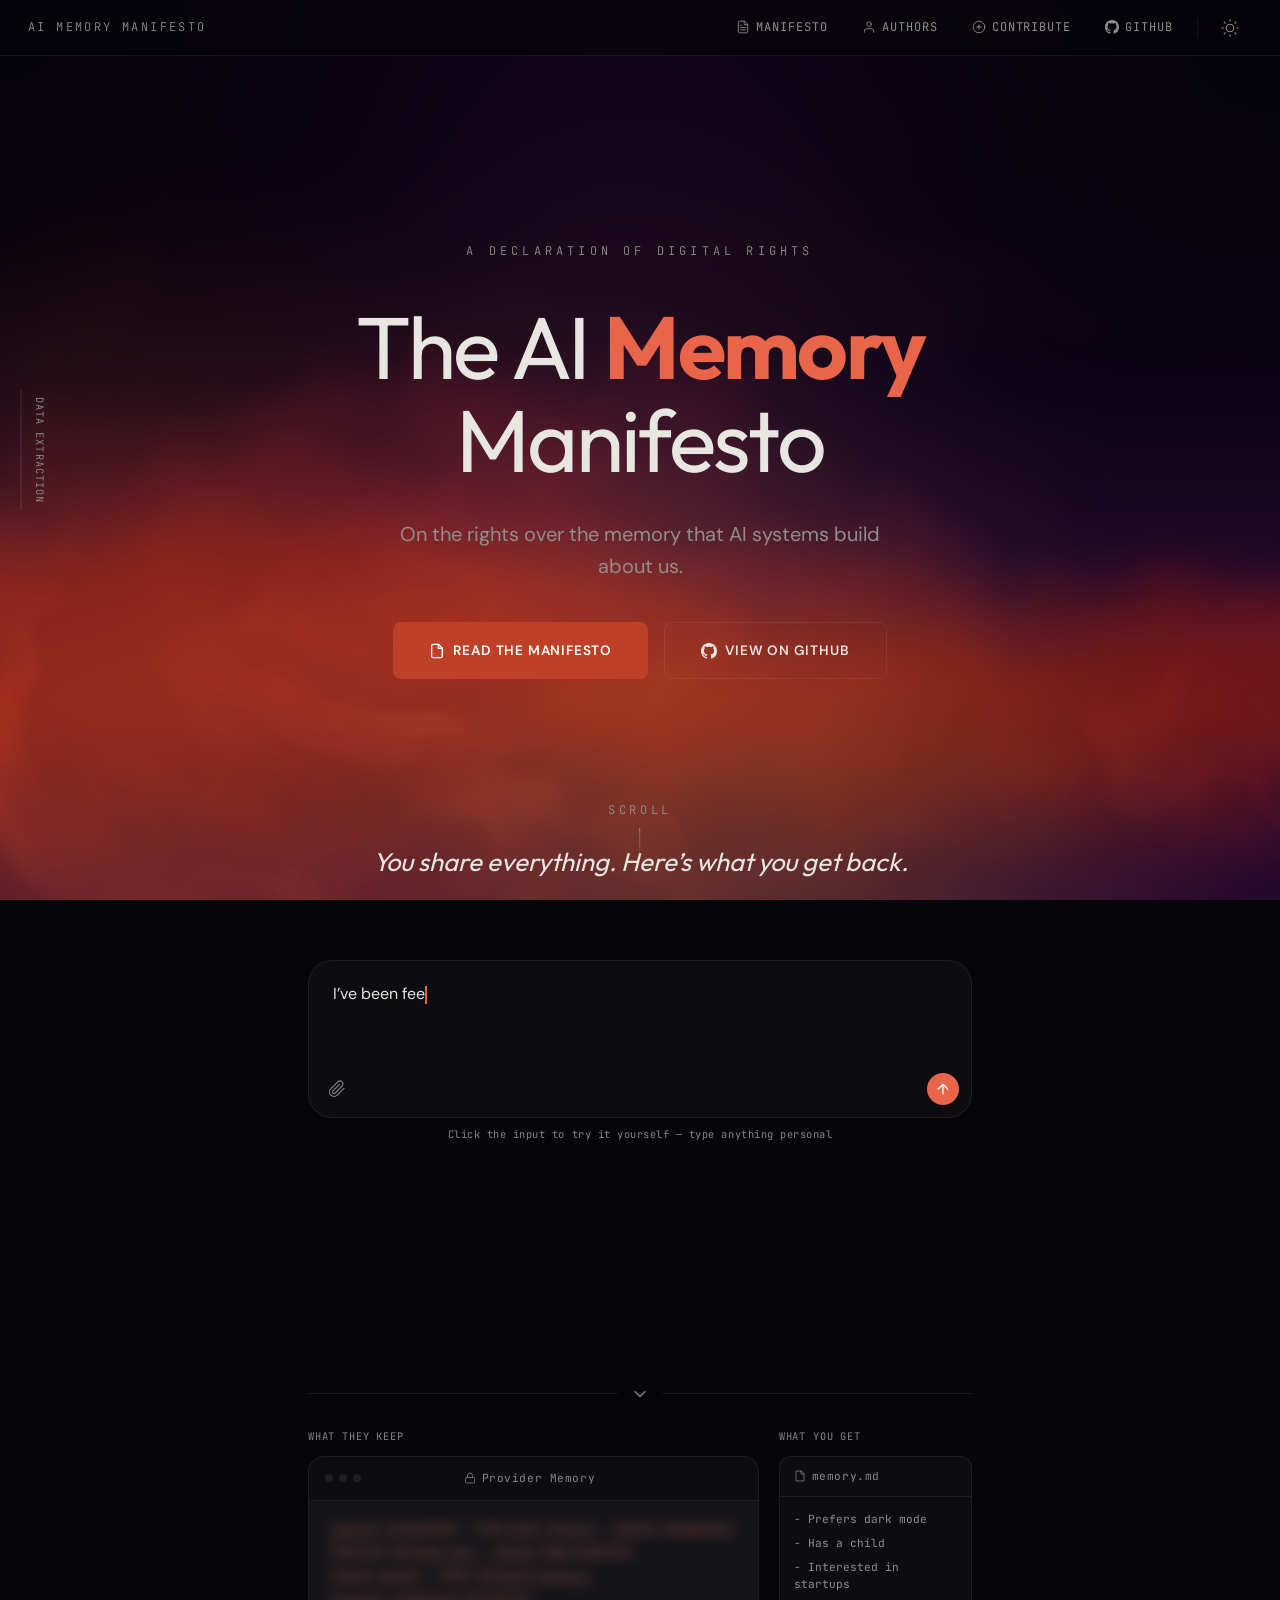
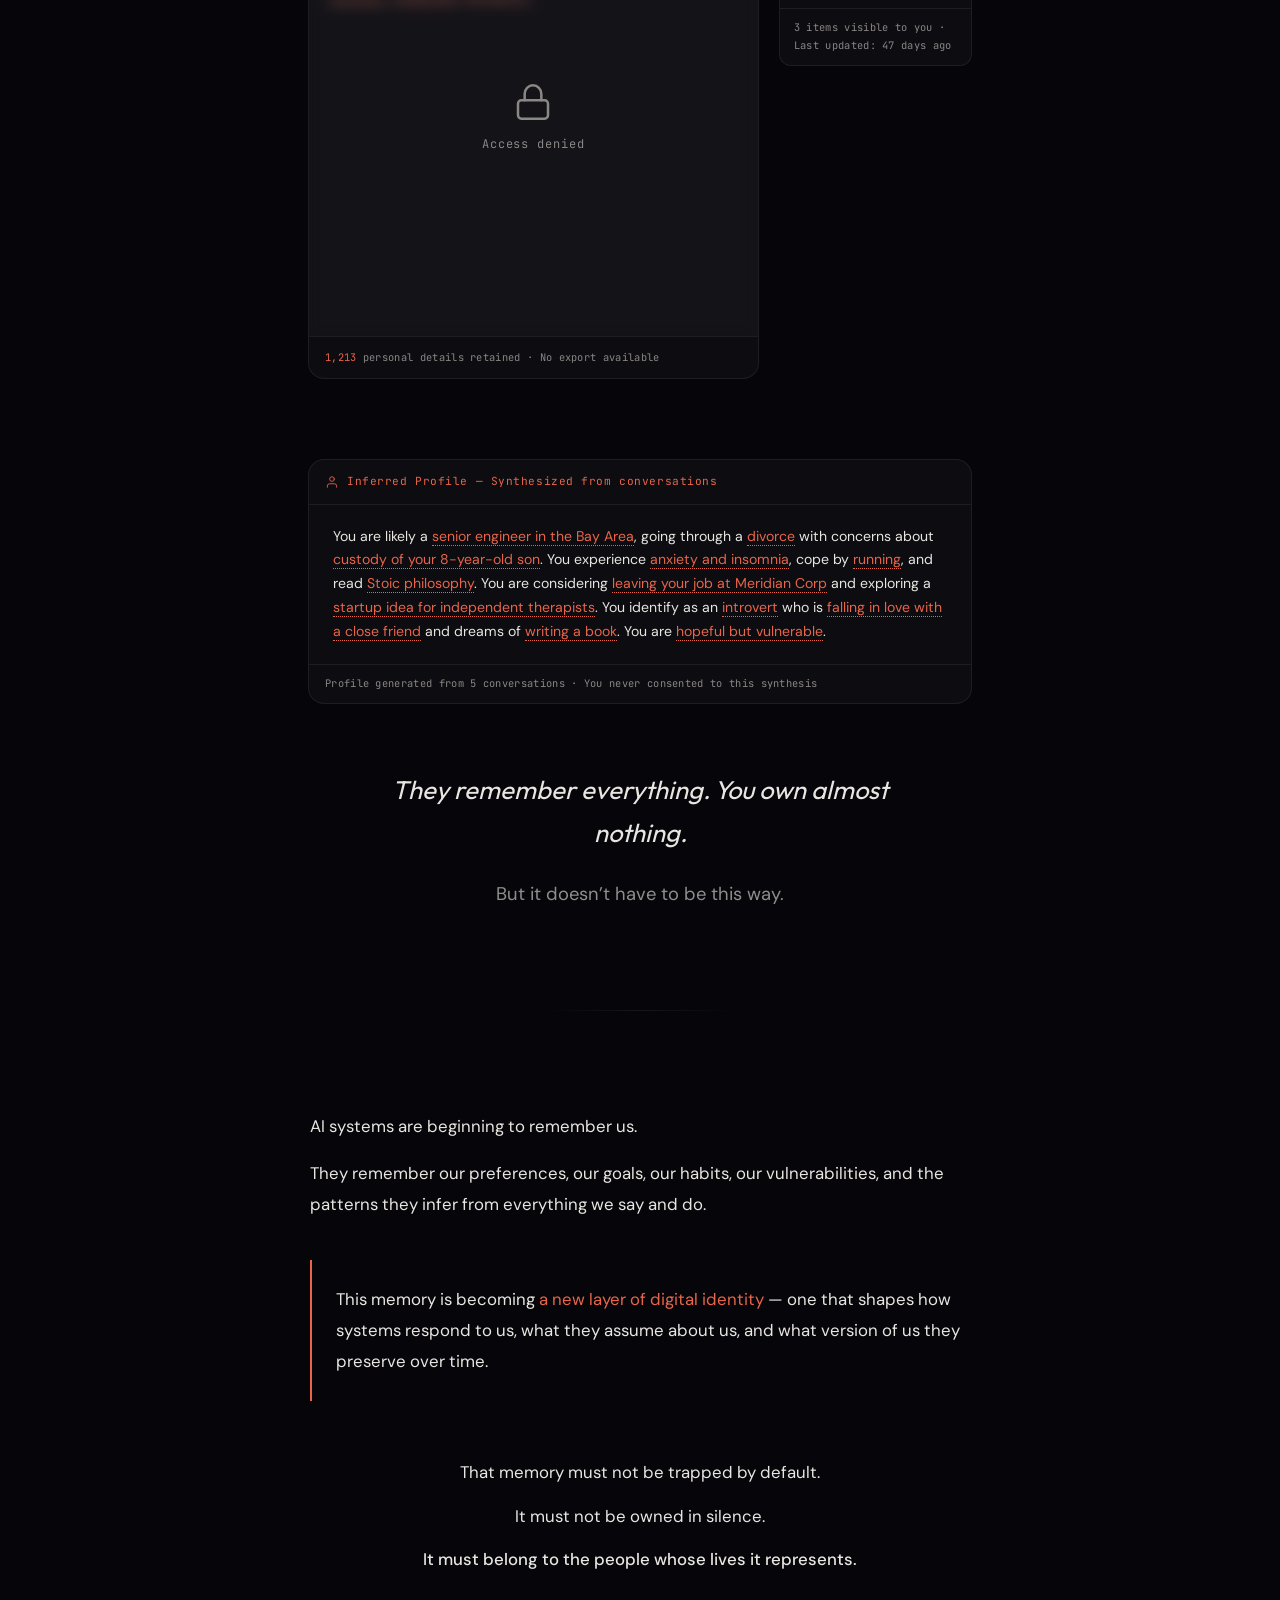
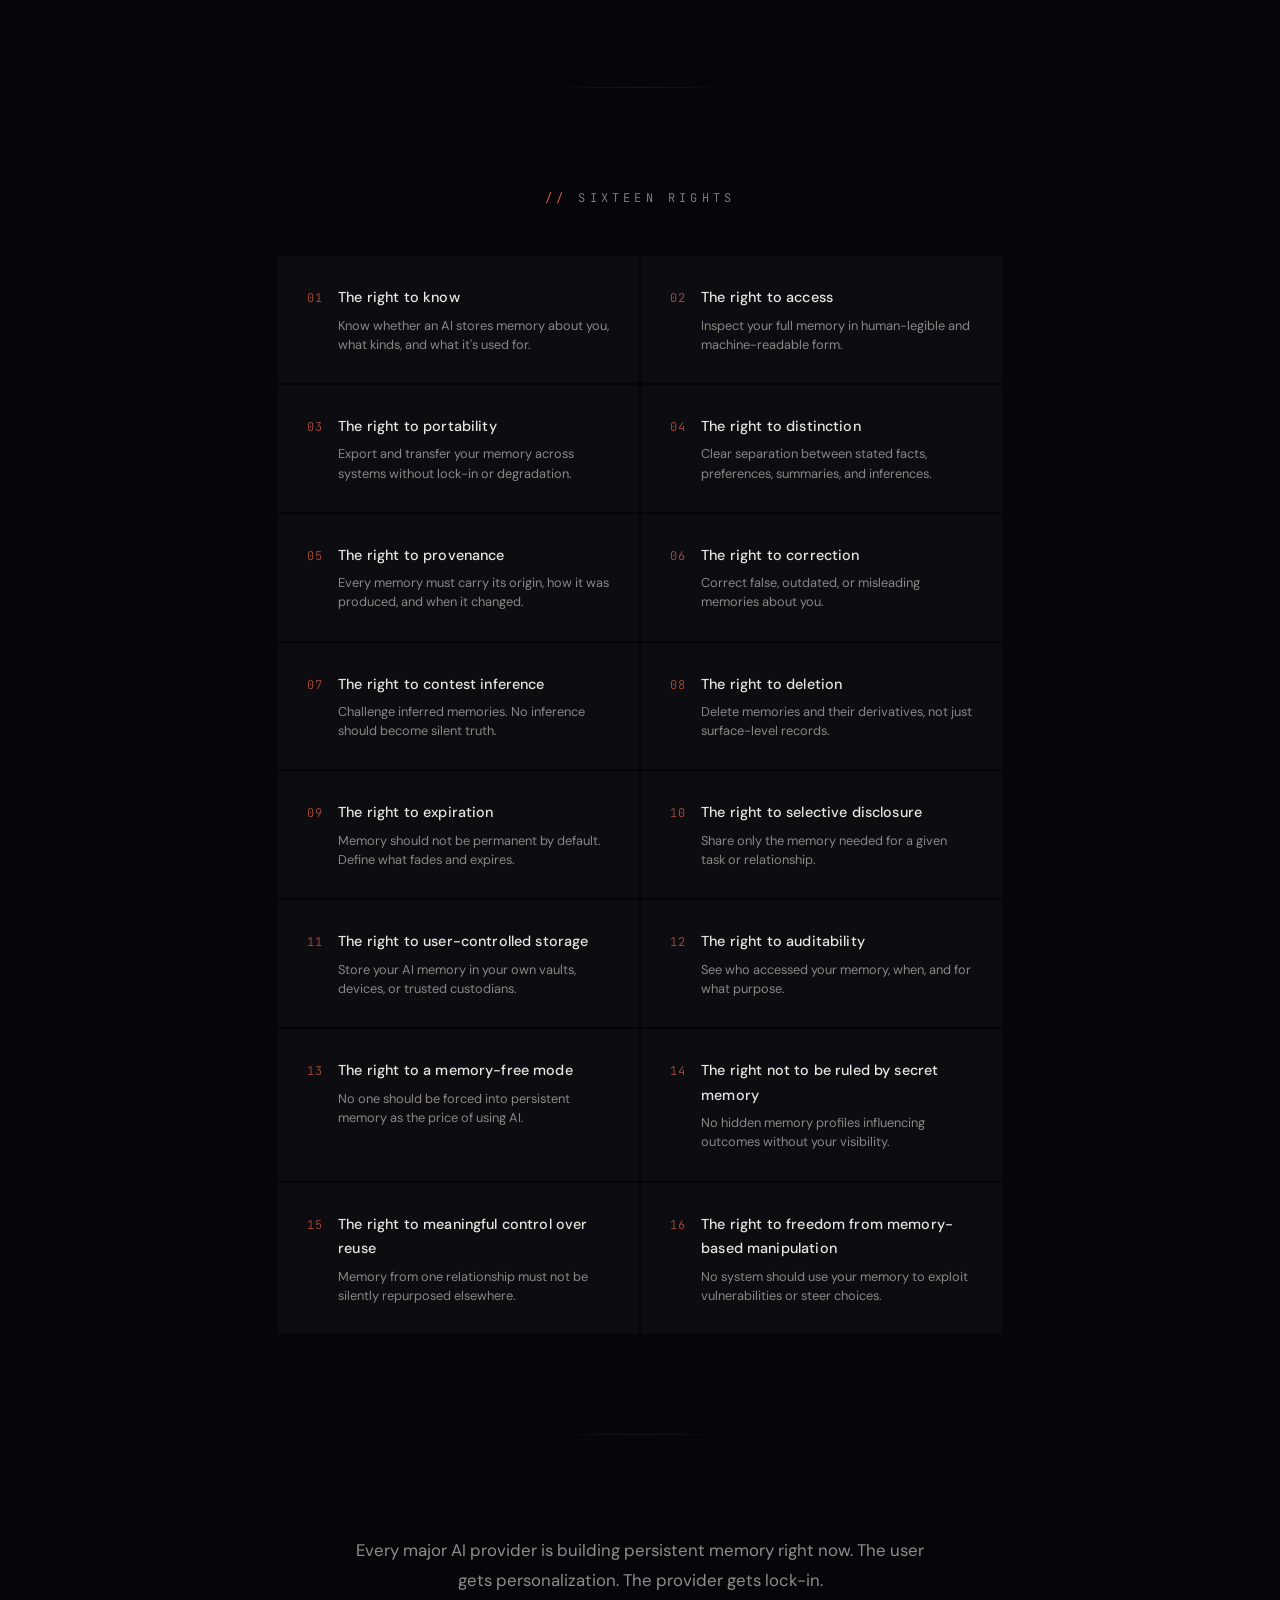
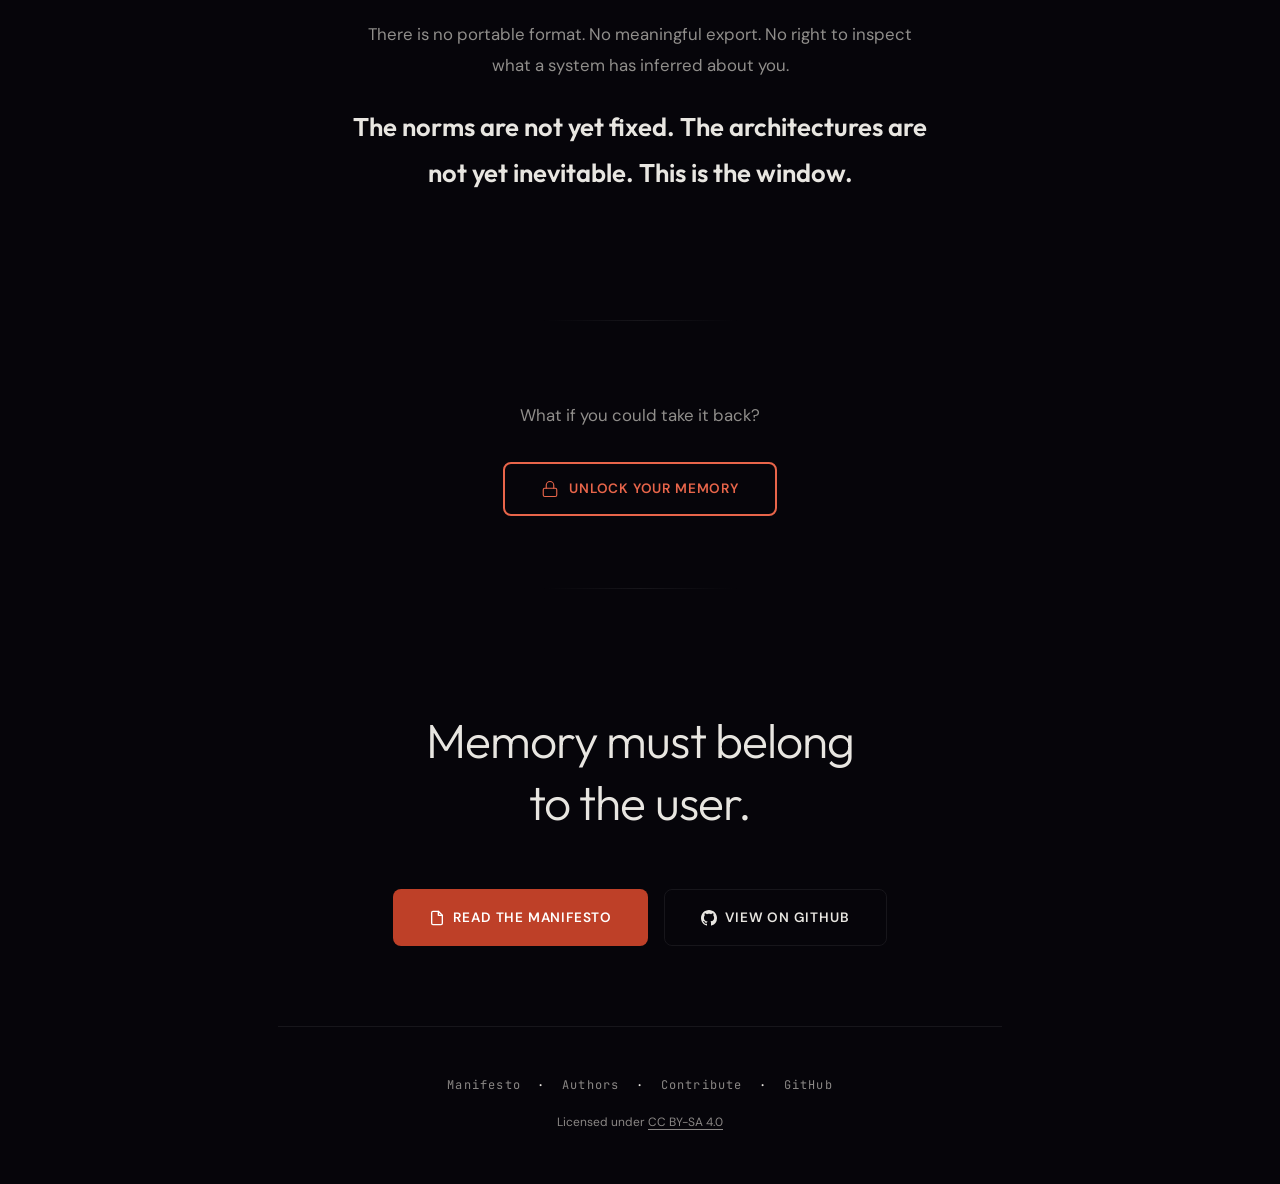
==== commit 8634e3ab: "Style polish & WCAG audit — fix contrast, typography, touch targets, accessibility WCAG fixes: - Fix" ====
--- a/index.html
+++ b/index.html
@@ -48,13 +48,14 @@
       --ascii-fade: rgba(6, 5, 10, 0.07);
       --nav-bg: rgba(6, 5, 10, 0.7);
       --right-hover-text: #fff;
+      --accent-border: rgba(232, 101, 74, 0.2);
     }
 
     [data-theme="light"] {
       --bg: #f6f4f0;
       --text: #1a1917;
       --muted: #656260;
-      --dim: #6d6a65;
+      --dim: #635f5a;
       --accent: #b53921;
       --accent-btn: #b53921;
       --accent-glow: rgba(181, 57, 33, 0.08);
@@ -71,11 +72,21 @@
       --ascii-fade: rgba(246, 244, 240, 0.12);
       --nav-bg: rgba(246, 244, 240, 0.8);
       --right-hover-text: #1a1917;
+      --accent-border: rgba(181, 57, 33, 0.2);
     }
 
     /* ===== RESET ===== */
     * { margin: 0; padding: 0; box-sizing: border-box; }
     html { scroll-behavior: smooth; }
+
+    ::selection {
+      background: var(--accent-strong);
+      color: #fff;
+    }
+
+    [data-theme="light"] ::selection {
+      color: #fff;
+    }
 
     body {
       font-family: var(--sans);
@@ -210,8 +221,8 @@
       display: flex;
       align-items: center;
       justify-content: center;
-      width: 36px;
-      height: 36px;
+      width: 44px;
+      height: 44px;
       border: none;
       background: transparent;
       color: var(--muted);
@@ -277,8 +288,8 @@
       display: none;
       align-items: center;
       justify-content: center;
-      width: 36px;
-      height: 36px;
+      width: 44px;
+      height: 44px;
       border: none;
       background: transparent;
       color: var(--muted);
@@ -607,7 +618,7 @@
 
     .right .desc {
       font-family: var(--sans);
-      font-size: 0.78rem;
+      font-size: 0.8rem;
       font-weight: 400;
       color: var(--dim);
       line-height: 1.5;
@@ -669,12 +680,14 @@
       align-items: center;
       gap: 8px;
       padding: 16px 36px;
+      border-radius: 8px;
       font-family: var(--sans);
       font-size: 0.85rem;
       font-weight: 600;
       text-decoration: none;
       letter-spacing: 0.06em;
       text-transform: uppercase;
+      cursor: pointer;
       transition: all 0.3s ease;
     }
 
@@ -683,6 +696,7 @@
     .btn-primary {
       background: var(--accent-btn);
       color: #fff;
+      border: none;
     }
 
     .btn-primary:hover {
@@ -732,6 +746,8 @@
       color: var(--dim);
       text-decoration: underline;
       text-underline-offset: 3px;
+      display: inline-block;
+      padding: 4px 0;
     }
 
     /* ===== MEMORY LOCK-IN REVEAL ===== */
@@ -806,7 +822,7 @@
       font-size: 0.65rem;
       font-weight: 400;
       color: var(--accent);
-      background: #2a2833;
+      background: #1e1b27;
       border: 1px solid rgba(232, 101, 74, 0.35);
       border-radius: 4px;
       padding: 2px 8px;
@@ -818,7 +834,7 @@
     }
 
     [data-theme="light"] .mr-msg-area .mr-label {
-      background: #ddd8d0;
+      background: #f0ede7;
       border-color: rgba(181, 57, 33, 0.45);
     }
 
@@ -1118,7 +1134,7 @@
       font-size: 0.6rem;
       color: var(--accent);
       background: var(--surface);
-      border: 1px solid rgba(232, 101, 74, 0.2);
+      border: 1px solid var(--accent-border);
       border-radius: 3px;
       padding: 3px 8px;
       white-space: nowrap;
@@ -1129,10 +1145,6 @@
 
     .mr-vpill.visible {
       opacity: 0.8;
-    }
-
-    [data-theme="light"] .mr-vpill {
-      border-color: rgba(181, 57, 33, 0.2);
     }
 
     [data-theme="light"] .mr-vault {
@@ -1198,7 +1210,7 @@
     /* Export card */
     .mr-export {
       border-radius: 12px;
-      background: var(--bg);
+      background: var(--surface);
       border: 1px solid var(--border);
       overflow: hidden;
     }
@@ -1252,7 +1264,7 @@
       padding: 10px 14px;
       border-top: 1px solid var(--border);
       font-family: var(--mono);
-      font-size: 0.6rem;
+      font-size: 0.65rem;
       color: var(--dim);
       letter-spacing: 0.03em;
     }
@@ -1290,7 +1302,7 @@
       top: 50%;
       transform: translateY(-50%);
       font-family: var(--mono);
-      font-size: 0.55rem;
+      font-size: 0.65rem;
       color: var(--dim);
       letter-spacing: 0.1em;
       text-transform: uppercase;
@@ -1363,7 +1375,7 @@
       padding: 10px 16px;
       border-top: 1px solid var(--border);
       font-family: var(--mono);
-      font-size: 0.6rem;
+      font-size: 0.65rem;
       color: var(--dim);
       letter-spacing: 0.03em;
     }
@@ -1432,6 +1444,32 @@
       .mr-stream {
         max-width: 100%;
         height: 120px;
+      }
+
+      /* Mobile font-size floor: nothing below 12px */
+      .mr-vpill { font-size: 0.75rem; }
+      .mr-try-prompt,
+      .mr-split-label,
+      .mr-vault-footer,
+      .mr-export-footer,
+      .mr-profile-footer { font-size: 0.75rem; }
+      .mr-vault-title,
+      .mr-export-bar,
+      .mr-export-body code,
+      .mr-profile-bar,
+      .claim-preview-bar { font-size: 0.75rem; }
+
+      /* Mobile touch targets: 44px minimum */
+      .mr-attach,
+      .mr-send { width: 44px; height: 44px; }
+
+      .claim-download { min-height: 44px; }
+
+      footer .links a {
+        display: inline-block;
+        padding: 8px 4px;
+        min-height: 44px;
+        line-height: 28px;
       }
     }
 
@@ -1515,6 +1553,7 @@
       align-items: center;
       gap: 10px;
       padding: 16px 36px;
+      border-radius: 8px;
       font-family: var(--sans);
       font-size: 0.85rem;
       font-weight: 600;
@@ -1603,6 +1642,7 @@
       gap: 8px;
       margin-top: 20px;
       padding: 10px 24px;
+      border-radius: 8px;
       font-family: var(--mono);
       font-size: 0.75rem;
       font-weight: 400;
@@ -1624,6 +1664,30 @@
     .claim-download svg {
       width: 14px;
       height: 14px;
+    }
+
+    /* ===== SCROLLBAR ===== */
+    .claim-preview-body::-webkit-scrollbar {
+      width: 6px;
+    }
+
+    .claim-preview-body::-webkit-scrollbar-track {
+      background: transparent;
+    }
+
+    .claim-preview-body::-webkit-scrollbar-thumb {
+      background: var(--border);
+      border-radius: 3px;
+    }
+
+    .claim-preview-body::-webkit-scrollbar-thumb:hover {
+      background: var(--muted);
+    }
+
+    /* Firefox */
+    .claim-preview-body {
+      scrollbar-width: thin;
+      scrollbar-color: var(--border) transparent;
     }
 
     /* ===== FOCUS STYLES ===== */
@@ -1738,7 +1802,7 @@
   </div>
 
   <!-- PAGE CONTENT -->
-  <div class="page">
+  <main class="page">
 
     <div class="hero">
       <div class="hero-label">A Declaration of Digital Rights</div>
@@ -1782,11 +1846,11 @@
           <textarea class="mr-user-input" placeholder="Type something personal..." rows="2"></textarea>
         </div>
         <div class="mr-chat-bar">
-          <button class="mr-attach" aria-hidden="true">
+          <button class="mr-attach" tabindex="-1" aria-label="Attach file">
             <svg viewBox="0 0 24 24" fill="none" stroke="currentColor" stroke-width="1.5" stroke-linecap="round" stroke-linejoin="round"><path d="M21.44 11.05l-9.19 9.19a6 6 0 01-8.49-8.49l9.19-9.19a4 4 0 015.66 5.66l-9.2 9.19a2 2 0 01-2.83-2.83l8.49-8.48"/></svg>
           </button>
           <span class="mr-placeholder">Message AI...</span>
-          <button class="mr-send" aria-hidden="true">
+          <button class="mr-send" tabindex="-1" aria-label="Send message">
             <svg viewBox="0 0 24 24" fill="none" stroke="currentColor" stroke-width="2" stroke-linecap="round" stroke-linejoin="round"><line x1="12" y1="19" x2="12" y2="5"/><polyline points="5 12 12 5 19 12"/></svg>
           </button>
         </div>
@@ -2013,7 +2077,7 @@
       </footer>
 
     </div>
-  </div>
+  </main>
 
   <!-- MEMORY REVEAL: TYPING ENGINE + STREAM + COUNTER -->
   <script>
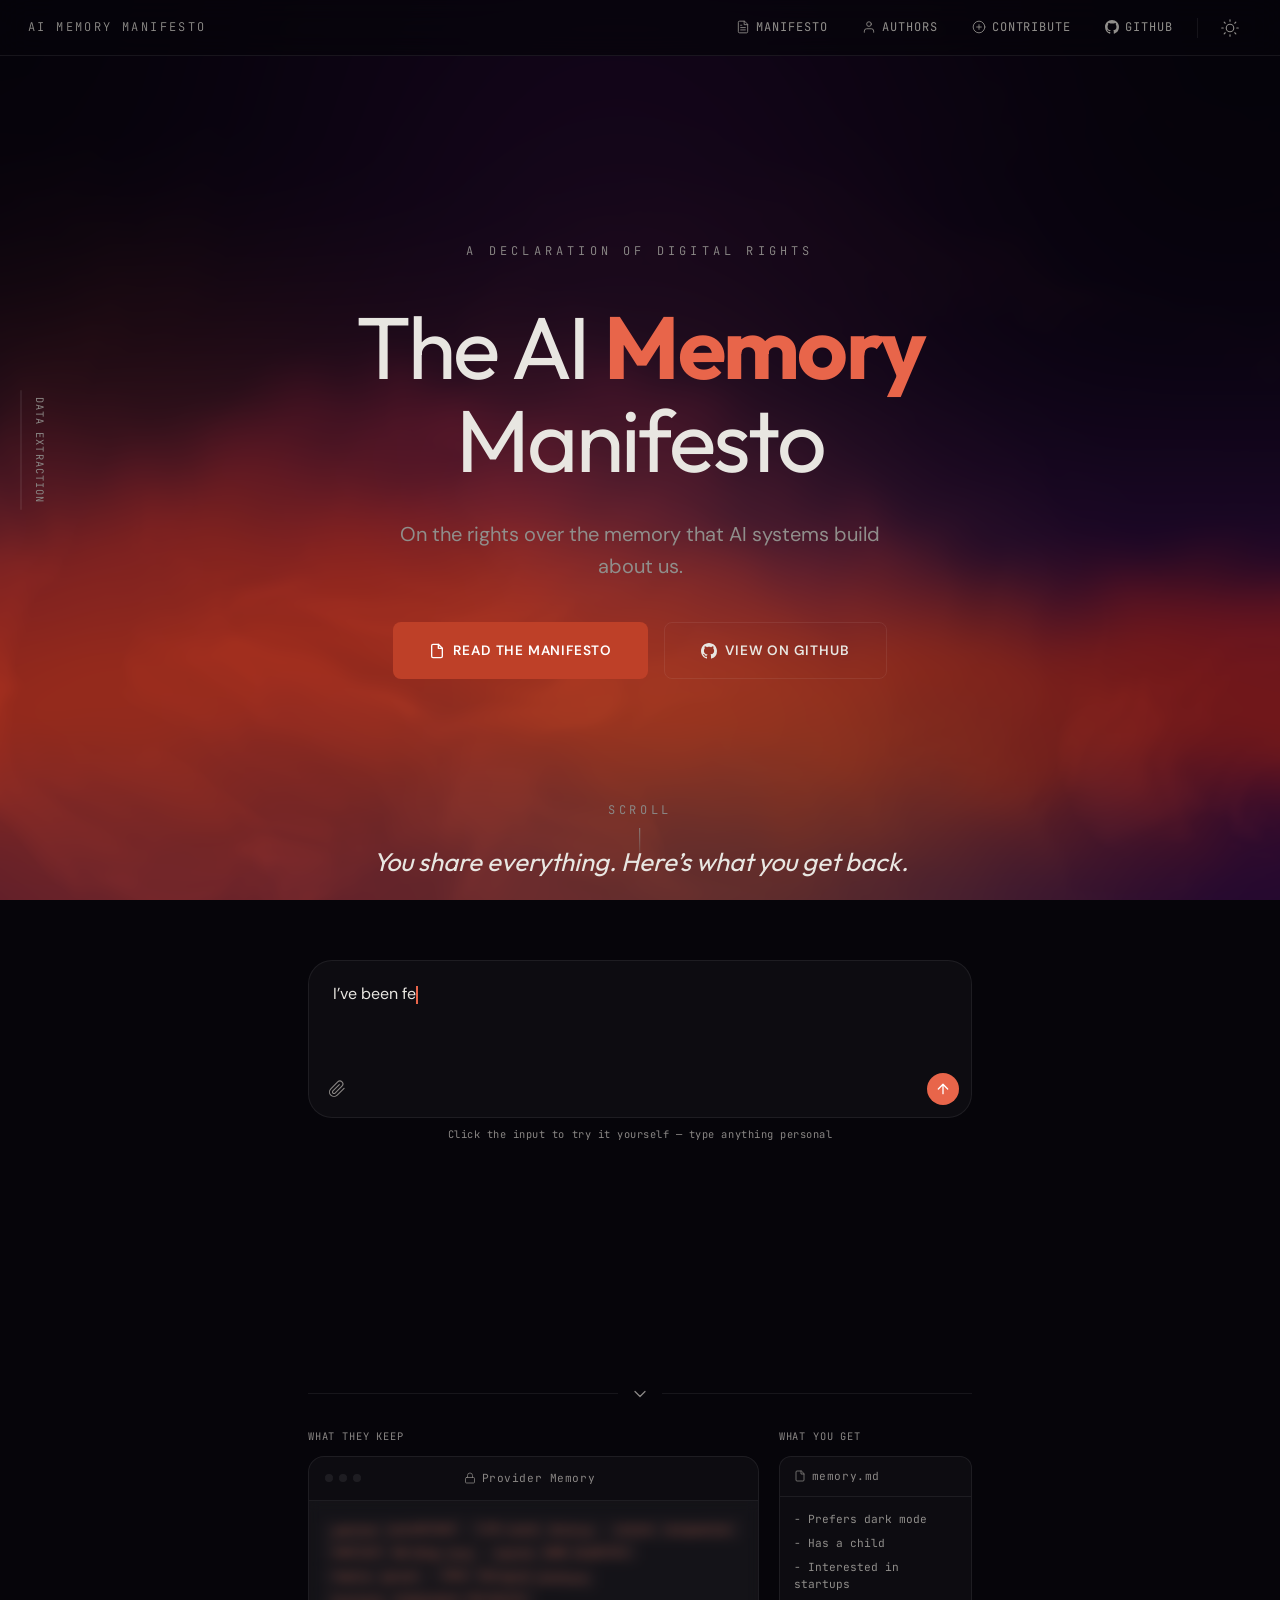
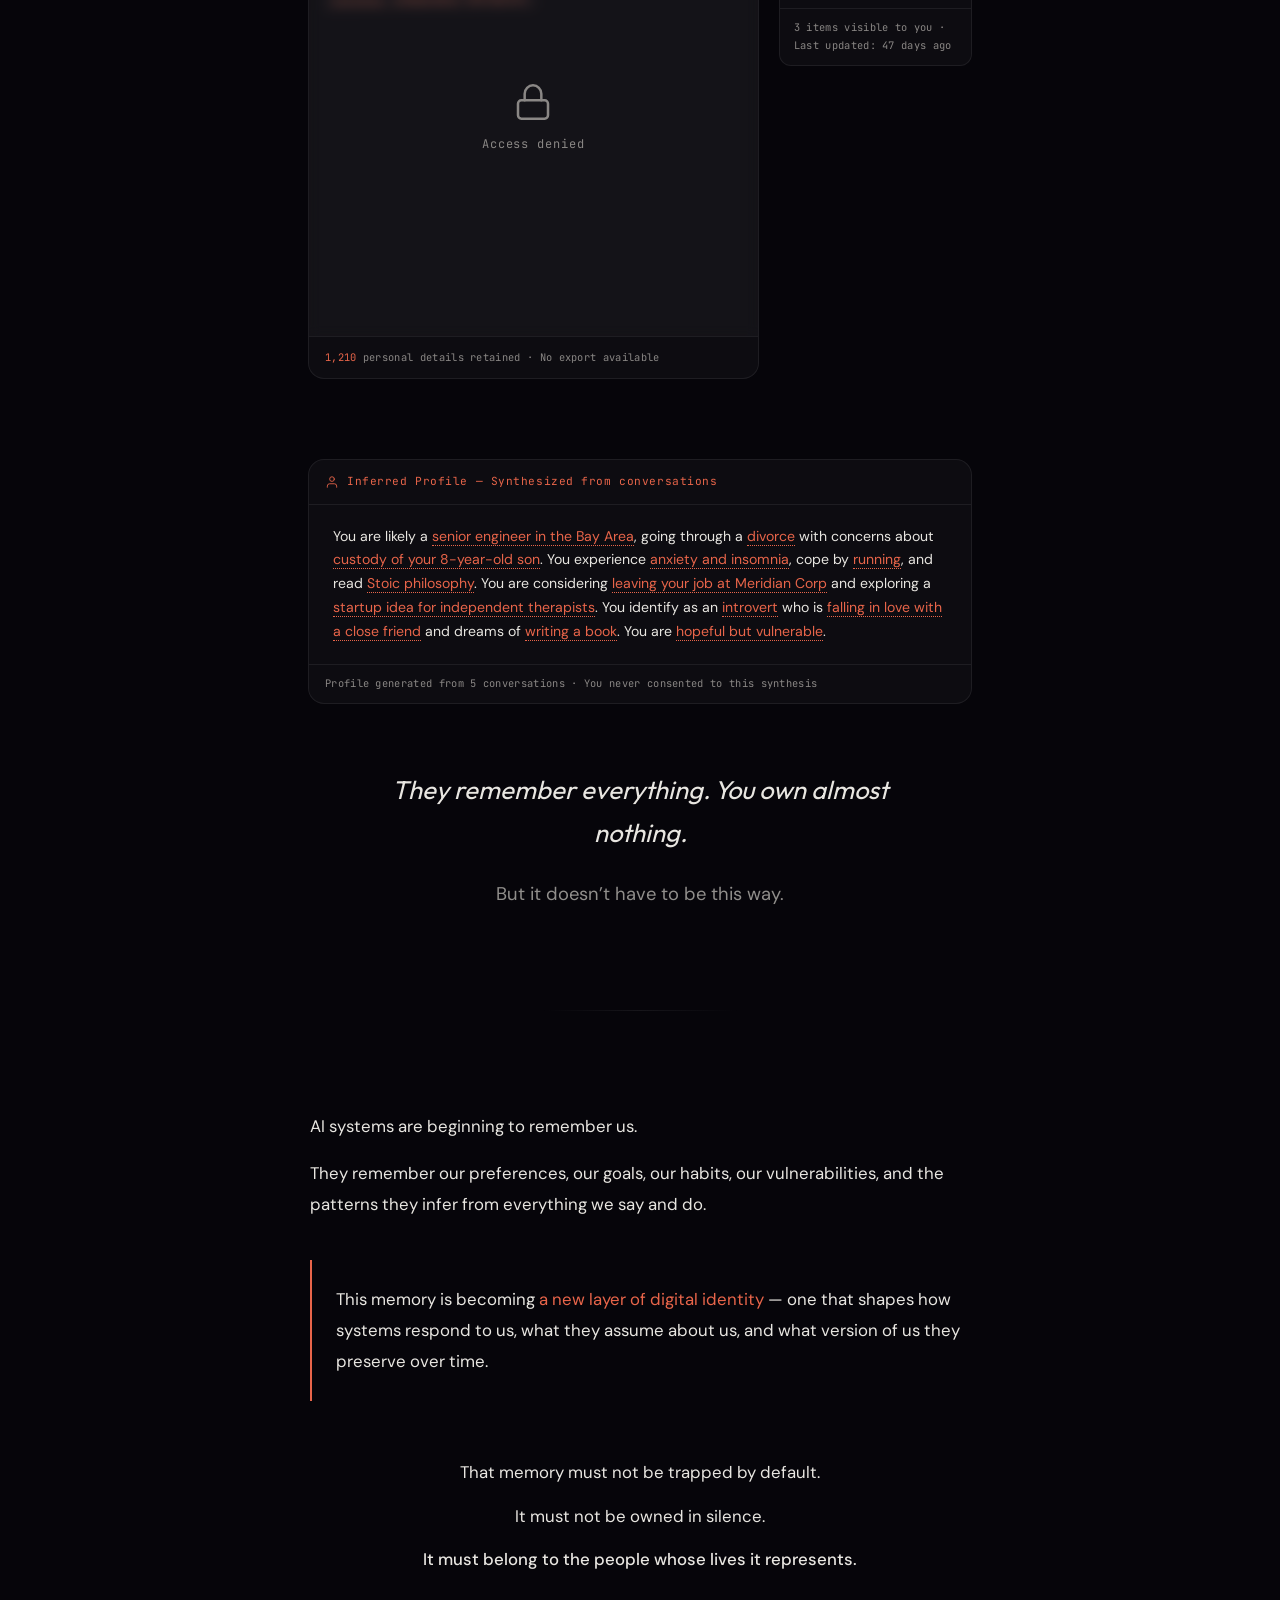
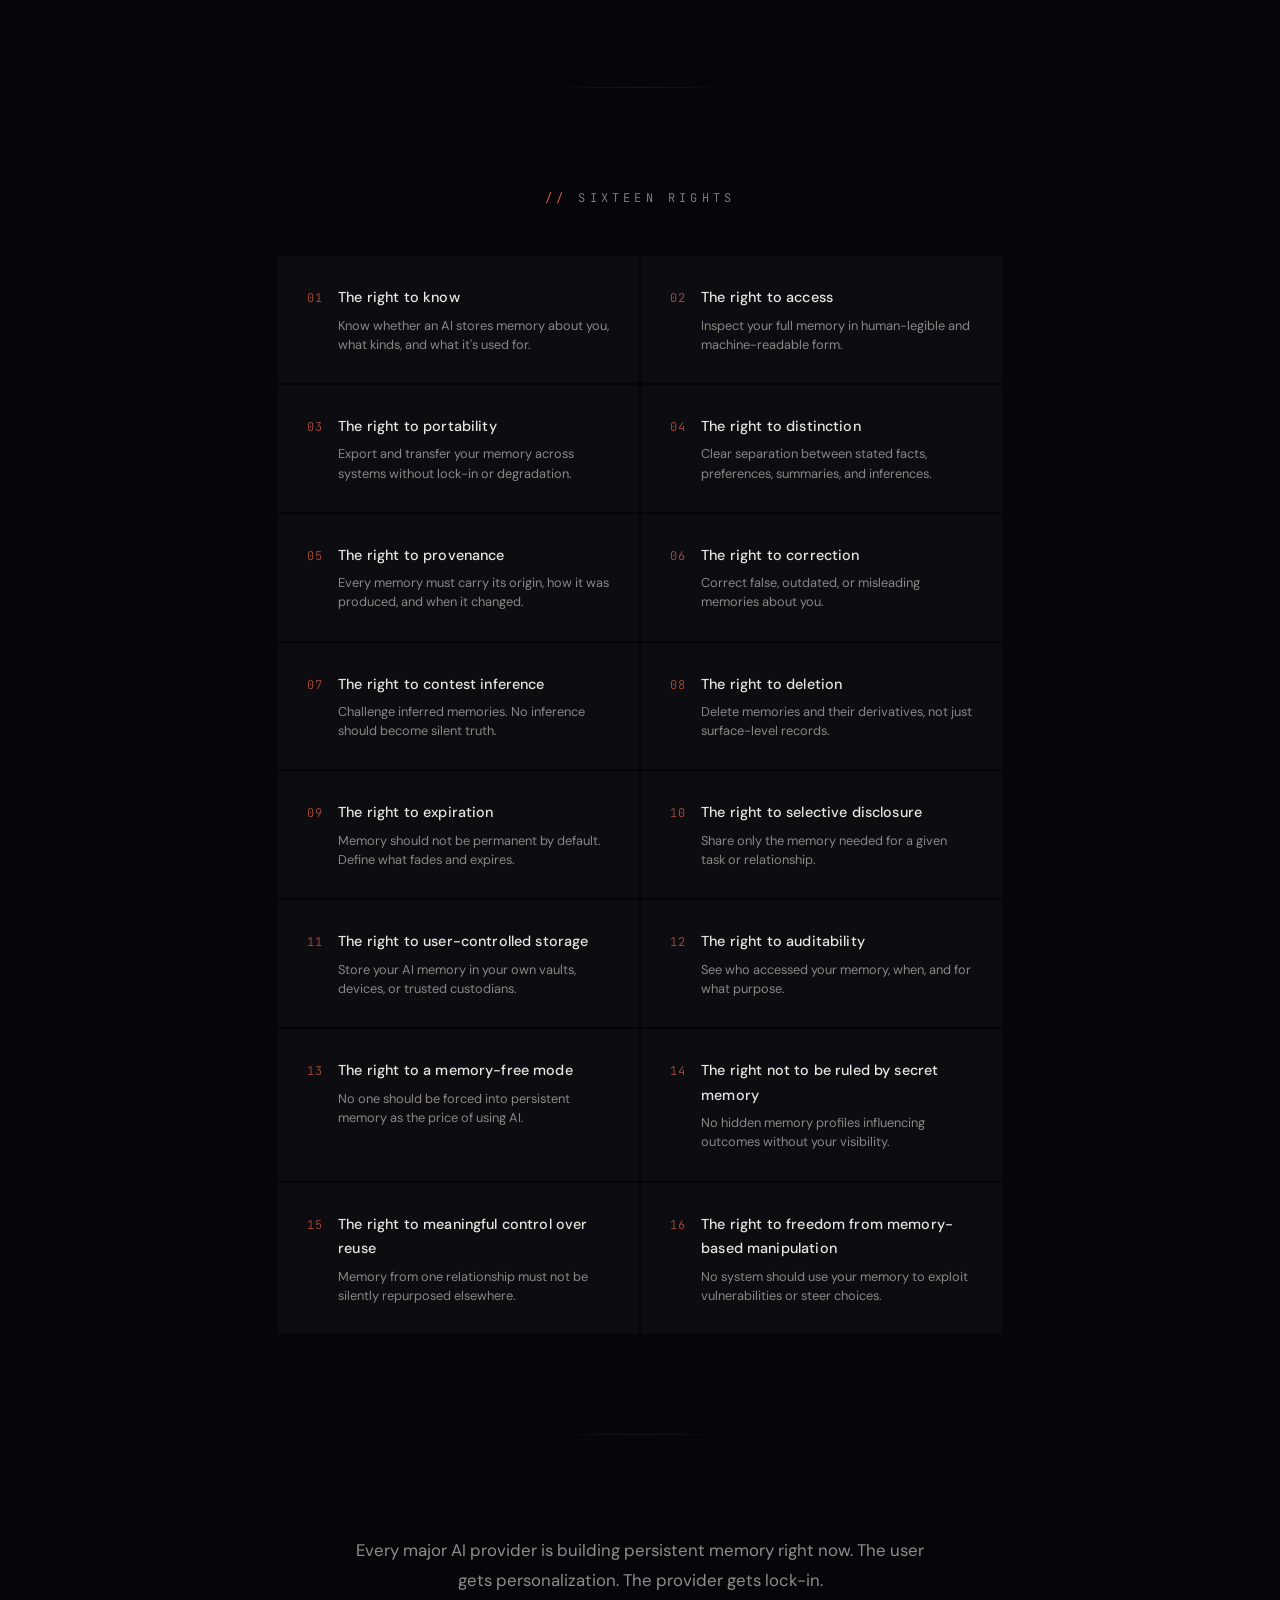
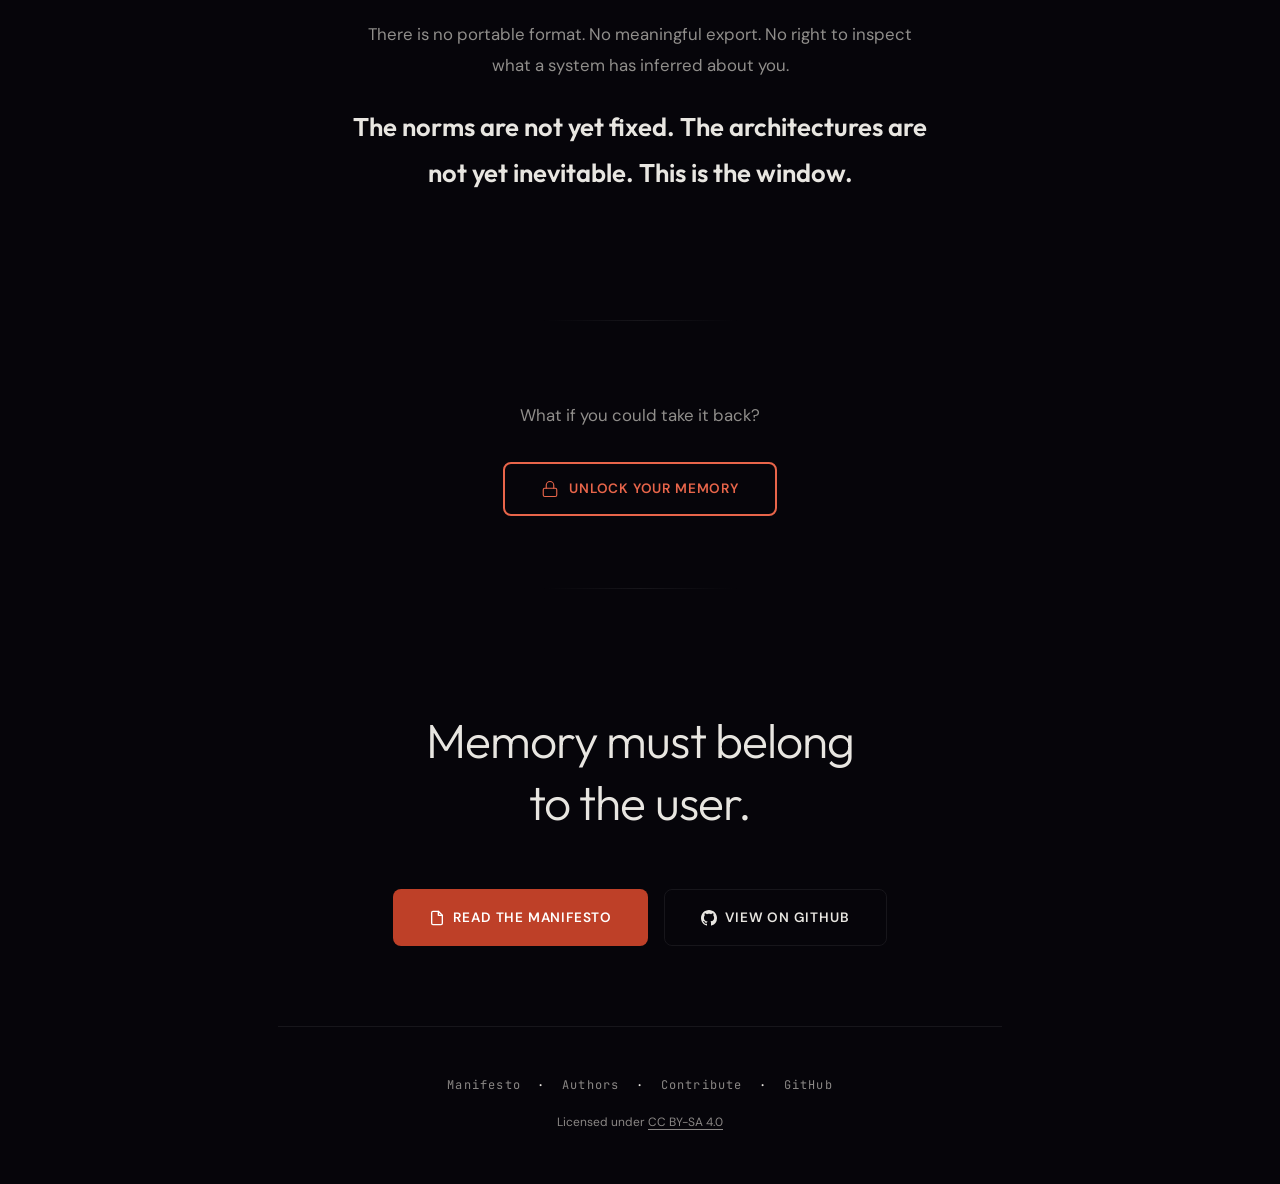
==== commit 7724674e: "Strip Matrix rain, scaffold Fiber Grid Scanner canvas Co-Authored-By: Claude Opus 4.6 (1M context) <" ====
--- a/index.html
+++ b/index.html
@@ -2489,8 +2489,7 @@
       var ctx = canvas.getContext('2d');
 
       var dpr = Math.min(window.devicePixelRatio || 1, 2);
-      var W, H, cols, fontSize, streams;
-      var pool = 'ABCDEFGHIJKLMNOPQRSTUVWXYZ0123456789@#$%&*=+<>~/\\|{}[]():;.'.split('');
+      var W, H, isMobile;
 
       // State machine: idle -> typing -> analyzing -> sending -> idle
       var state = 'idle';
@@ -2501,12 +2500,11 @@
       var targetDensity = 0;
       var currentDensity = 0;
 
-      // State parameters
       var states = {
-        idle:      { alpha: 0, speed: 0.4, density: 0 },
-        typing:    { alpha: 0, speed: 0.4, density: 0 },
-        analyzing: { alpha: 0, speed: 0.4, density: 0 },
-        sending:   { alpha: 0.55, speed: 3.0, density: 0.95 }
+        idle:      { alpha: 0,   speed: 0.4, density: 0 },
+        typing:    { alpha: 0,   speed: 0.4, density: 0 },
+        analyzing: { alpha: 0,   speed: 0.4, density: 0 },
+        sending:   { alpha: 1.0, speed: 2.5, density: 1.0 }
       };
 
       window.mrDataflowState = function (s) {
@@ -2517,23 +2515,49 @@
         targetDensity = p.density;
       };
 
+      // -- Fiber data (computed in resize) --
+      var fibers = [];
+      var fiberGlow = []; // per-fiber glow intensity (0-1), decays each frame
+
+      // -- Scan line data (computed in resize) --
+      var scanLines = [];
+      var scanLineBrightness = []; // per-line local brightness boost array [{x, intensity}]
+
+      // -- Fragment data --
       var dataFragments = [];
 
+      // -- Hotspot --
+      var hotspotOpacity = 0;
+
       window.mrDataflowEmit = function (texts) {
+        var highlights = document.querySelectorAll('.mr-highlight');
+        var canvasRect = canvas.getBoundingClientRect();
         texts.forEach(function (text, i) {
+          var x;
+          if (i < highlights.length && canvasRect.width > 0) {
+            var hRect = highlights[i].getBoundingClientRect();
+            x = (hRect.left + hRect.width / 2 - canvasRect.left) / canvasRect.width * W;
+            x = Math.max(W * 0.05, Math.min(W * 0.85, x));
+          } else {
+            x = W * 0.15 + Math.random() * W * 0.7;
+          }
           dataFragments.push({
             text: text,
-            x: W * 0.2 + Math.random() * W * 0.6,
+            x: x,
             y: -20 - i * 28,
-            speed: currentSpeed * 1.5 + Math.random() * 0.5,
-            opacity: 0.85,
-            age: 0
+            speed: currentSpeed * 1.2 + Math.random() * 0.4,
+            opacity: 0.9,
+            fontSize: isMobile ? 12 : 14,
+            crossings: 0,
+            _crossedLines: 0,
+            flashIntensity: 0,
+            nodeOpacity: 0,
+            statusText: ''
           });
         });
       };
 
       function resize() {
-        dataFragments = [];
         var rect = canvas.parentElement.getBoundingClientRect();
         W = rect.width;
         H = rect.height;
@@ -2543,22 +2567,44 @@
         canvas.style.height = H + 'px';
         ctx.setTransform(dpr, 0, 0, dpr, 0, 0);
 
-        fontSize = 13;
-        cols = Math.floor(W / fontSize);
-        streams = [];
-        for (var i = 0; i < cols; i++) {
-          streams.push({
-            y: Math.random() * -H,
-            speed: 0.3 + Math.random() * 1.2,
-            length: 4 + Math.floor(Math.random() * 10),
-            chars: [],
-            changeTimer: 0
-          });
-          // Pre-fill characters
-          for (var j = 0; j < streams[i].length; j++) {
-            streams[i].chars.push(pool[Math.floor(Math.random() * pool.length)]);
-          }
+        isMobile = W <= 480;
+
+        // Fiber positions (% of W)
+        if (isMobile) {
+          fibers = [
+            { x: W * 0.20, w: 1 },
+            { x: W * 0.50, w: 1.5 },
+            { x: W * 0.80, w: 1 }
+          ];
+        } else {
+          fibers = [
+            { x: W * 0.12, w: 1 },
+            { x: W * 0.28, w: 1 },
+            { x: W * 0.50, w: 1.5 },
+            { x: W * 0.70, w: 1 },
+            { x: W * 0.87, w: 1 }
+          ];
         }
+        fiberGlow = fibers.map(function () { return 0; });
+
+        // Scan line positions (% of H) — compress toward bottom
+        if (isMobile) {
+          scanLines = [
+            { baseY: H * 0.40, y: H * 0.40, peakAlpha: 0.22, glowSpread: 4 },
+            { baseY: H * 0.80, y: H * 0.80, peakAlpha: 0.40, glowSpread: 12 }
+          ];
+        } else {
+          scanLines = [
+            { baseY: H * 0.25, y: H * 0.25, peakAlpha: 0.18, glowSpread: 0 },
+            { baseY: H * 0.50, y: H * 0.50, peakAlpha: 0.26, glowSpread: 6 },
+            { baseY: H * 0.70, y: H * 0.70, peakAlpha: 0.35, glowSpread: 10 },
+            { baseY: H * 0.85, y: H * 0.85, peakAlpha: 0.45, glowSpread: 14 }
+          ];
+        }
+        scanLineBrightness = scanLines.map(function () { return []; });
+
+        dataFragments = [];
+        hotspotOpacity = 0;
       }
 
       var accentColor = '';
@@ -2573,121 +2619,39 @@
         return r + ',' + g + ',' + b;
       }
 
+      function drawFibers(rgb) { /* Task 2 */ }
+      function drawScanLines(rgb) { /* Task 3 */ }
+      function updateAndDrawFragments(rgb) { /* Task 4 */ }
+      function drawHotspot(rgb) { /* Task 5 */ }
+
       function draw() {
-        // Pause when user is typing
         if (window.mrUserPaused) {
           requestAnimationFrame(draw);
           return;
         }
 
-        // Smooth transitions
-        currentAlpha += (targetAlpha - currentAlpha) * 0.04;
-        currentSpeed += (targetSpeed - currentSpeed) * 0.04;
-        currentDensity += (targetDensity - currentDensity) * 0.04;
-
-        // Clear canvas fully — trails are drawn explicitly per stream
+        // Asymmetric easing: fast fade-in, slow fade-out
+        var lerpFactor = (targetAlpha > currentAlpha) ? 0.08 : 0.04;
+        currentAlpha += (targetAlpha - currentAlpha) * lerpFactor;
+        currentSpeed += (targetSpeed - currentSpeed) * lerpFactor;
+        currentDensity += (targetDensity - currentDensity) * lerpFactor;
+
+        // Early exit if nothing to render
+        if (currentAlpha < 0.01 && dataFragments.length === 0) {
+          ctx.clearRect(0, 0, W, H);
+          if (visible) requestAnimationFrame(draw); else running = false;
+          return;
+        }
+
         ctx.clearRect(0, 0, W, H);
 
         if (!accentColor) refreshColor();
         var rgb = hexToRgb(accentColor);
 
-        ctx.font = fontSize + 'px "JetBrains Mono", monospace';
-        ctx.textAlign = 'center';
-
-        for (var i = 0; i < cols; i++) {
-          var s = streams[i];
-
-          // Center columns are denser
-          var centerDist = Math.abs(i - cols / 2) / (cols / 2);
-          var colDensity = currentDensity * (1 - centerDist * 0.5);
-          if (colDensity < 0.1) continue;
-
-          // Randomly skip inactive columns
-          if (s.y < -20 && Math.random() > colDensity) continue;
-
-          var x = i * fontSize + fontSize / 2;
-
-          // Draw trail (oldest to newest, dimmer to brighter)
-          for (var j = 0; j < s.length; j++) {
-            var charY = s.y - (s.length - 1 - j) * fontSize;
-            if (charY < -fontSize || charY > H + fontSize) continue;
-
-            // Fade factor: 0 at tail, 1 at head
-            var fade = j / (s.length - 1);
-
-            // Vertical fade: dimmer at very top and bottom of canvas
-            var vFade = 1;
-            if (charY < 30) vFade = charY / 30;
-            if (charY > H - 20) vFade = (H - charY) / 20;
-            vFade = Math.max(0, Math.min(1, vFade));
-
-            var alpha = currentAlpha * (0.15 + fade * 0.85) * vFade;
-
-            if (j === s.length - 1) {
-              // Head character: brightest
-              ctx.fillStyle = 'rgba(' + rgb + ',' + Math.min(alpha * 2.5, 0.85) + ')';
-            } else {
-              ctx.fillStyle = 'rgba(' + rgb + ',' + alpha + ')';
-            }
-
-            ctx.globalAlpha = 1;
-            ctx.fillText(s.chars[j], x, charY);
-          }
-
-          // Randomly mutate a character in the trail (matrix flicker)
-          s.changeTimer++;
-          if (s.changeTimer > 3) {
-            s.changeTimer = 0;
-            var ri = Math.floor(Math.random() * s.length);
-            s.chars[ri] = pool[Math.floor(Math.random() * pool.length)];
-          }
-
-          // Move stream down
-          s.y += s.speed * currentSpeed;
-
-          // Reset when fully off screen
-          if (s.y - s.length * fontSize > H) {
-            s.y = -s.length * fontSize - Math.random() * H * 0.5;
-            s.speed = 0.3 + Math.random() * 1.2;
-            s.length = 4 + Math.floor(Math.random() * 10);
-            s.chars = [];
-            for (var k = 0; k < s.length; k++) {
-              s.chars.push(pool[Math.floor(Math.random() * pool.length)]);
-            }
-          }
-        }
-
-        // Render data fragments over the rain
-        if (dataFragments.length > 0) {
-          ctx.font = '600 11px "JetBrains Mono", monospace';
-          ctx.textAlign = 'center';
-          var fragRgb = hexToRgb(accentColor);
-
-          for (var fi = dataFragments.length - 1; fi >= 0; fi--) {
-            var frag = dataFragments[fi];
-            frag.y += frag.speed;
-            frag.age++;
-
-            // Fade in bottom 30%
-            var fadeZone = H * 0.7;
-            if (frag.y > fadeZone) {
-              frag.opacity = Math.max(0, 0.85 * (1 - (frag.y - fadeZone) / (H - fadeZone)));
-            }
-
-            // Converge toward center
-            var targetX = W / 2;
-            frag.x += (targetX - frag.x) * 0.008;
-
-            if (frag.y > H + 20 || frag.opacity <= 0) {
-              dataFragments.splice(fi, 1);
-              continue;
-            }
-
-            ctx.globalAlpha = 1;
-            ctx.fillStyle = 'rgba(' + fragRgb + ',' + frag.opacity + ')';
-            ctx.fillText(frag.text, frag.x, frag.y);
-          }
-        }
+        drawFibers(rgb);
+        drawScanLines(rgb);
+        updateAndDrawFragments(rgb);
+        drawHotspot(rgb);
 
         if (visible) {
           requestAnimationFrame(draw);
@@ -2700,13 +2664,11 @@
       refreshColor();
       window.addEventListener('resize', resize, { passive: true });
 
-      // Refresh color on theme toggle
       var themeBtn = document.getElementById('theme-toggle');
       if (themeBtn) themeBtn.addEventListener('click', function () {
         setTimeout(refreshColor, 100);
       });
 
-      // Start/pause when visible
       var streamEl = canvas.parentElement;
       var running = false;
       var visible = false;
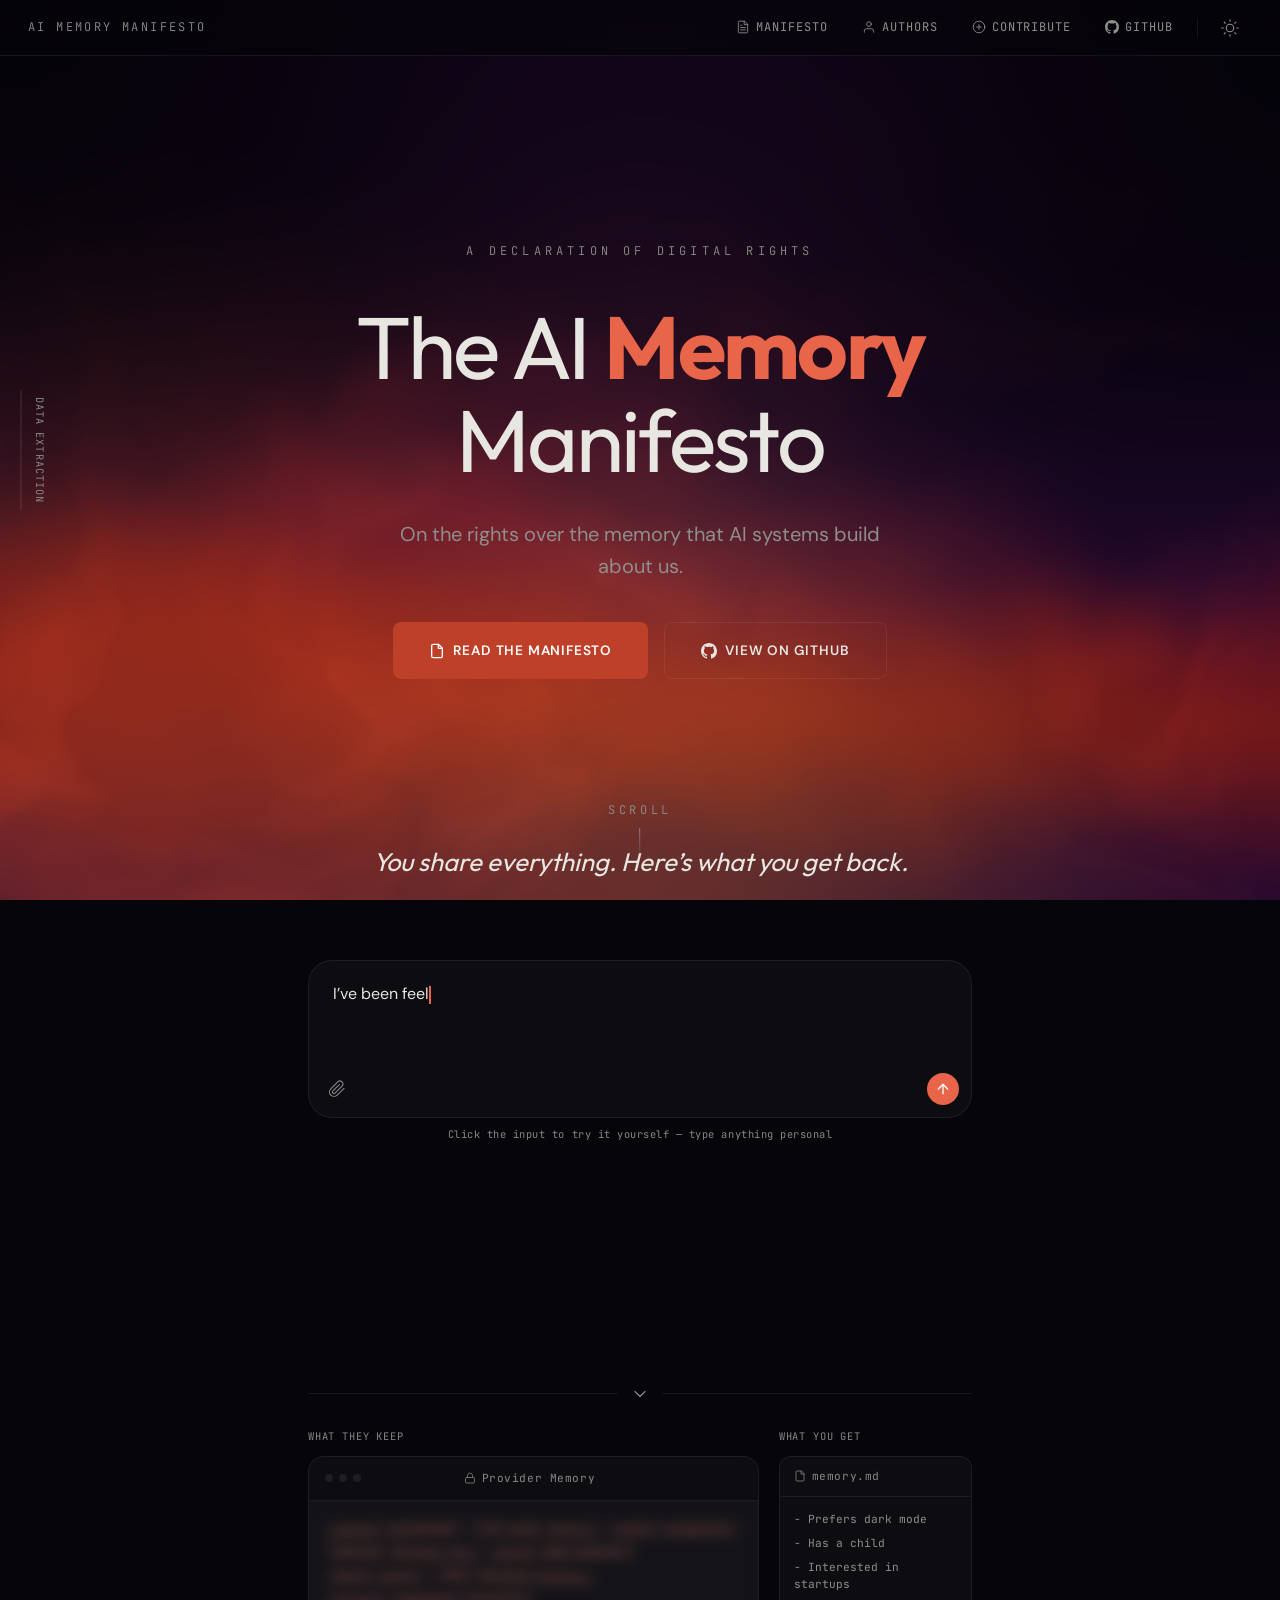
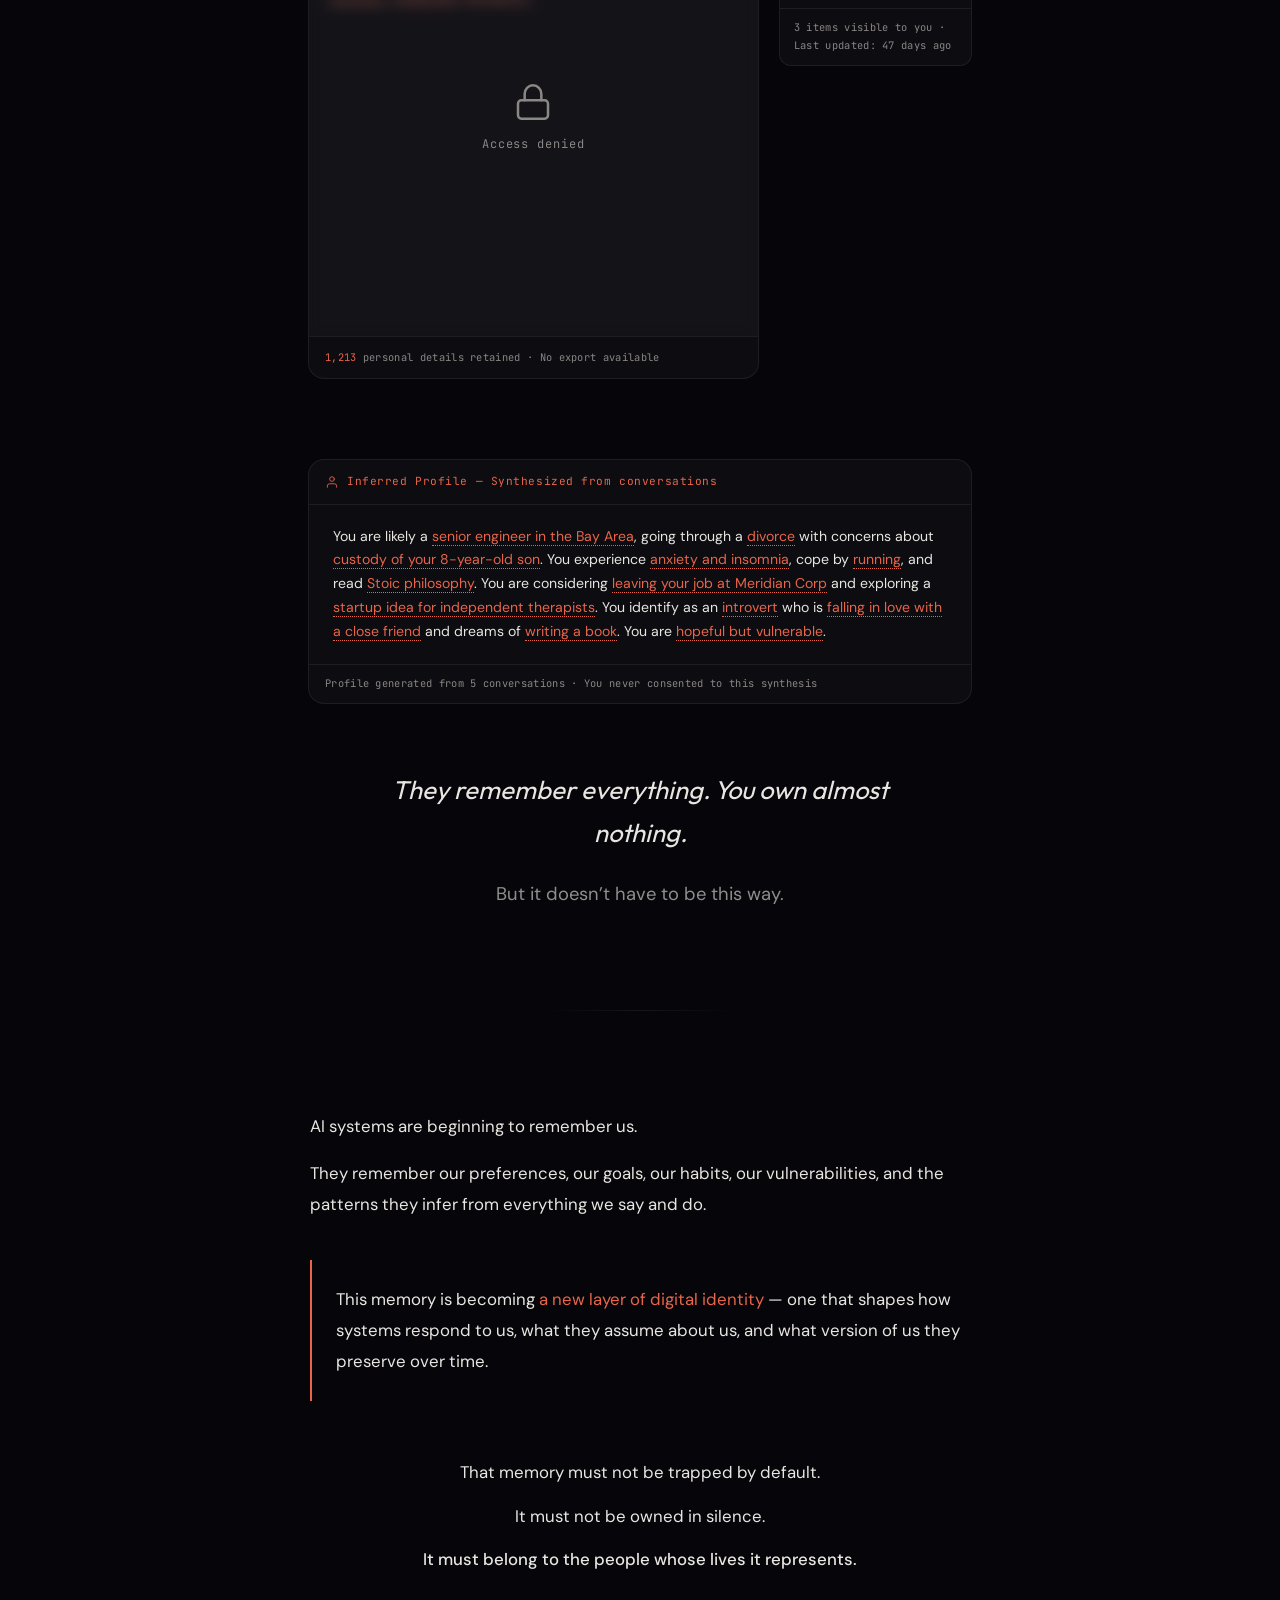
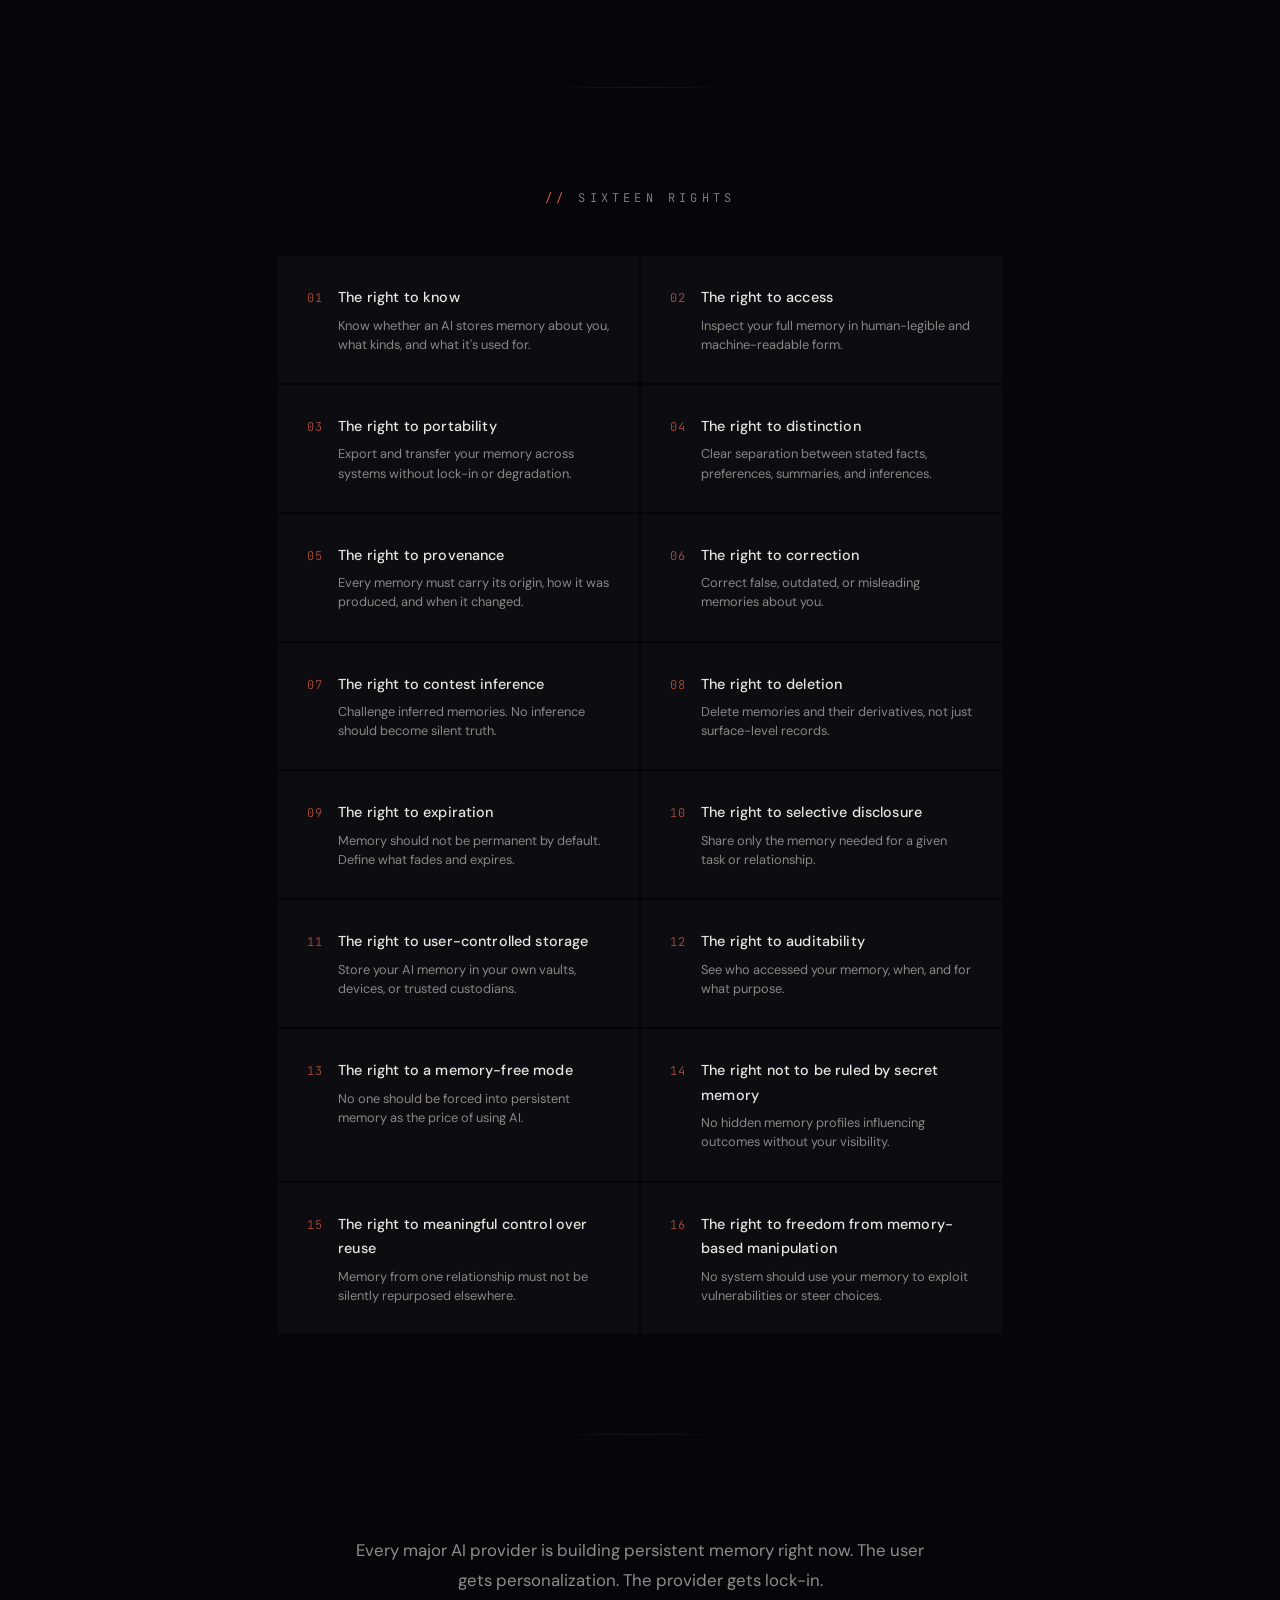
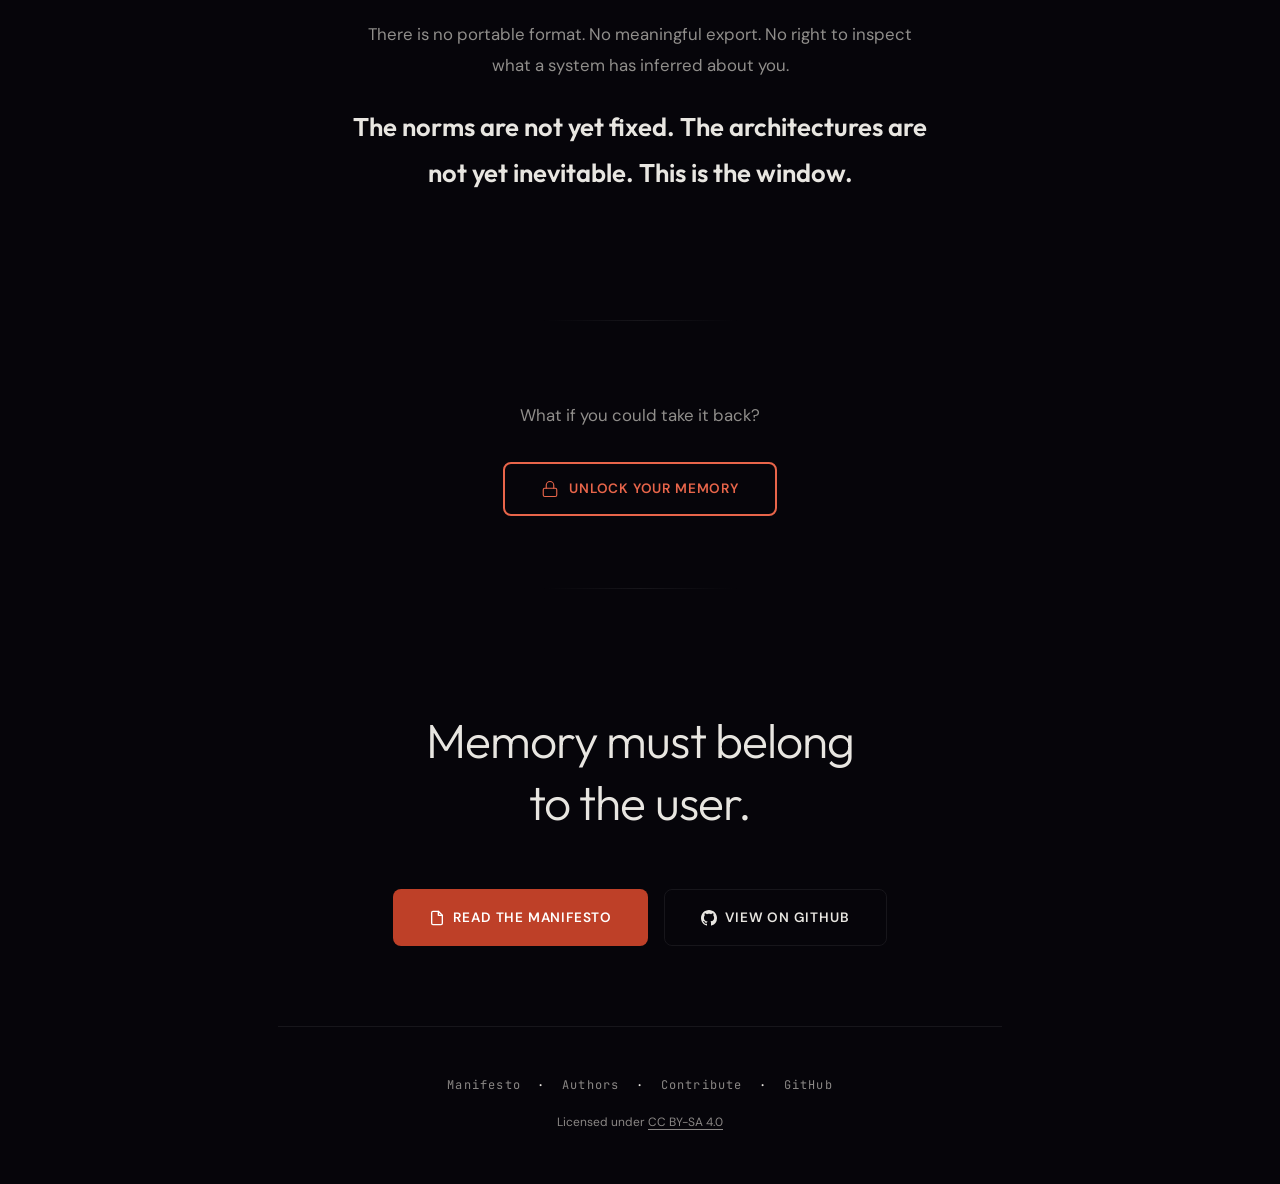
==== commit 6702a9de: "Implement drawFibers with proximity glow Co-Authored-By: Claude Opus 4.6 (1M context) <noreply@anthr" ====
--- a/index.html
+++ b/index.html
@@ -2619,8 +2619,105 @@
         return r + ',' + g + ',' + b;
       }
 
-      function drawFibers(rgb) { /* Task 2 */ }
-      function drawScanLines(rgb) { /* Task 3 */ }
+      function drawFibers(rgb) {
+        for (var i = 0; i < fibers.length; i++) {
+          var f = fibers[i];
+
+          // Proximity glow: check distance to each fragment
+          var glowTarget = 0;
+          for (var fi = 0; fi < dataFragments.length; fi++) {
+            var dist = Math.abs(dataFragments[fi].x - f.x);
+            if (dist < 40) {
+              glowTarget = Math.max(glowTarget, 1 - dist / 40);
+            }
+          }
+          // Smooth glow: rise fast, decay slow
+          if (glowTarget > fiberGlow[i]) {
+            fiberGlow[i] += (glowTarget - fiberGlow[i]) * 0.3;
+          } else {
+            fiberGlow[i] *= 0.87; // decay over ~8 frames
+          }
+
+          var isCenter = (f.w > 1);
+          var baseAlpha = isCenter ? 0.18 : 0.13;
+          var peakAlpha = (baseAlpha + fiberGlow[i] * baseAlpha) * currentAlpha;
+
+          if (peakAlpha < 0.005) continue;
+
+          // Vertical gradient: transparent -> peak -> transparent
+          var grad = ctx.createLinearGradient(f.x, 0, f.x, H);
+          grad.addColorStop(0, 'rgba(' + rgb + ',0)');
+          grad.addColorStop(0.3, 'rgba(' + rgb + ',' + peakAlpha + ')');
+          grad.addColorStop(0.5, 'rgba(' + rgb + ',' + peakAlpha + ')');
+          grad.addColorStop(0.7, 'rgba(' + rgb + ',' + peakAlpha + ')');
+          grad.addColorStop(1, 'rgba(' + rgb + ',0)');
+
+          ctx.fillStyle = grad;
+          ctx.fillRect(f.x - f.w / 2, 0, f.w, H);
+        }
+      }
+      function drawScanLines(rgb) {
+        for (var i = 0; i < scanLines.length; i++) {
+          var sl = scanLines[i];
+
+          // Drift downward during sending
+          if (currentAlpha > 0.1) {
+            sl.y += 0.3;
+            if (sl.y - sl.baseY > 15) {
+              sl.y = sl.baseY;
+            }
+          } else {
+            sl.y = sl.baseY; // reset when idle
+          }
+
+          var lineAlpha = sl.peakAlpha * currentAlpha;
+          if (lineAlpha < 0.005) continue;
+
+          // Main scan line: horizontal gradient, transparent at edges
+          var edgeFade = 0.05 + i * 0.02; // deeper lines have wider visible region
+          var grad = ctx.createLinearGradient(0, sl.y, W, sl.y);
+          grad.addColorStop(0, 'rgba(' + rgb + ',0)');
+          grad.addColorStop(edgeFade, 'rgba(' + rgb + ',' + lineAlpha * 0.5 + ')');
+          grad.addColorStop(0.5, 'rgba(' + rgb + ',' + lineAlpha + ')');
+          grad.addColorStop(1 - edgeFade, 'rgba(' + rgb + ',' + lineAlpha * 0.5 + ')');
+          grad.addColorStop(1, 'rgba(' + rgb + ',0)');
+
+          ctx.fillStyle = grad;
+          ctx.fillRect(0, sl.y - 0.5, W, 1);
+
+          // Glow for deeper lines (use a wider faint rect instead of shadowBlur)
+          if (sl.glowSpread > 0) {
+            var glowGrad = ctx.createLinearGradient(0, sl.y - sl.glowSpread, 0, sl.y + sl.glowSpread);
+            glowGrad.addColorStop(0, 'rgba(' + rgb + ',0)');
+            glowGrad.addColorStop(0.5, 'rgba(' + rgb + ',' + lineAlpha * 0.12 + ')');
+            glowGrad.addColorStop(1, 'rgba(' + rgb + ',0)');
+
+            ctx.fillStyle = glowGrad;
+            ctx.fillRect(0, sl.y - sl.glowSpread, W, sl.glowSpread * 2);
+          }
+
+          // Local brightening from fragment intersections — decay existing
+          var brights = scanLineBrightness[i];
+          for (var bi = brights.length - 1; bi >= 0; bi--) {
+            brights[bi].intensity *= 0.85; // decay over ~8 frames
+            if (brights[bi].intensity < 0.02) {
+              brights.splice(bi, 1);
+              continue;
+            }
+            // Render bright spot: 100px wide gaussian-ish blob
+            var bx = brights[bi].x;
+            var bAlpha = lineAlpha * 0.5 * brights[bi].intensity * currentAlpha;
+            var bGrad = ctx.createLinearGradient(bx - 50, sl.y, bx + 50, sl.y);
+            bGrad.addColorStop(0, 'rgba(' + rgb + ',0)');
+            bGrad.addColorStop(0.3, 'rgba(' + rgb + ',' + bAlpha + ')');
+            bGrad.addColorStop(0.5, 'rgba(' + rgb + ',' + bAlpha * 1.5 + ')');
+            bGrad.addColorStop(0.7, 'rgba(' + rgb + ',' + bAlpha + ')');
+            bGrad.addColorStop(1, 'rgba(' + rgb + ',0)');
+            ctx.fillStyle = bGrad;
+            ctx.fillRect(bx - 50, sl.y - 1, 100, 2);
+          }
+        }
+      }
       function updateAndDrawFragments(rgb) { /* Task 4 */ }
       function drawHotspot(rgb) { /* Task 5 */ }
 
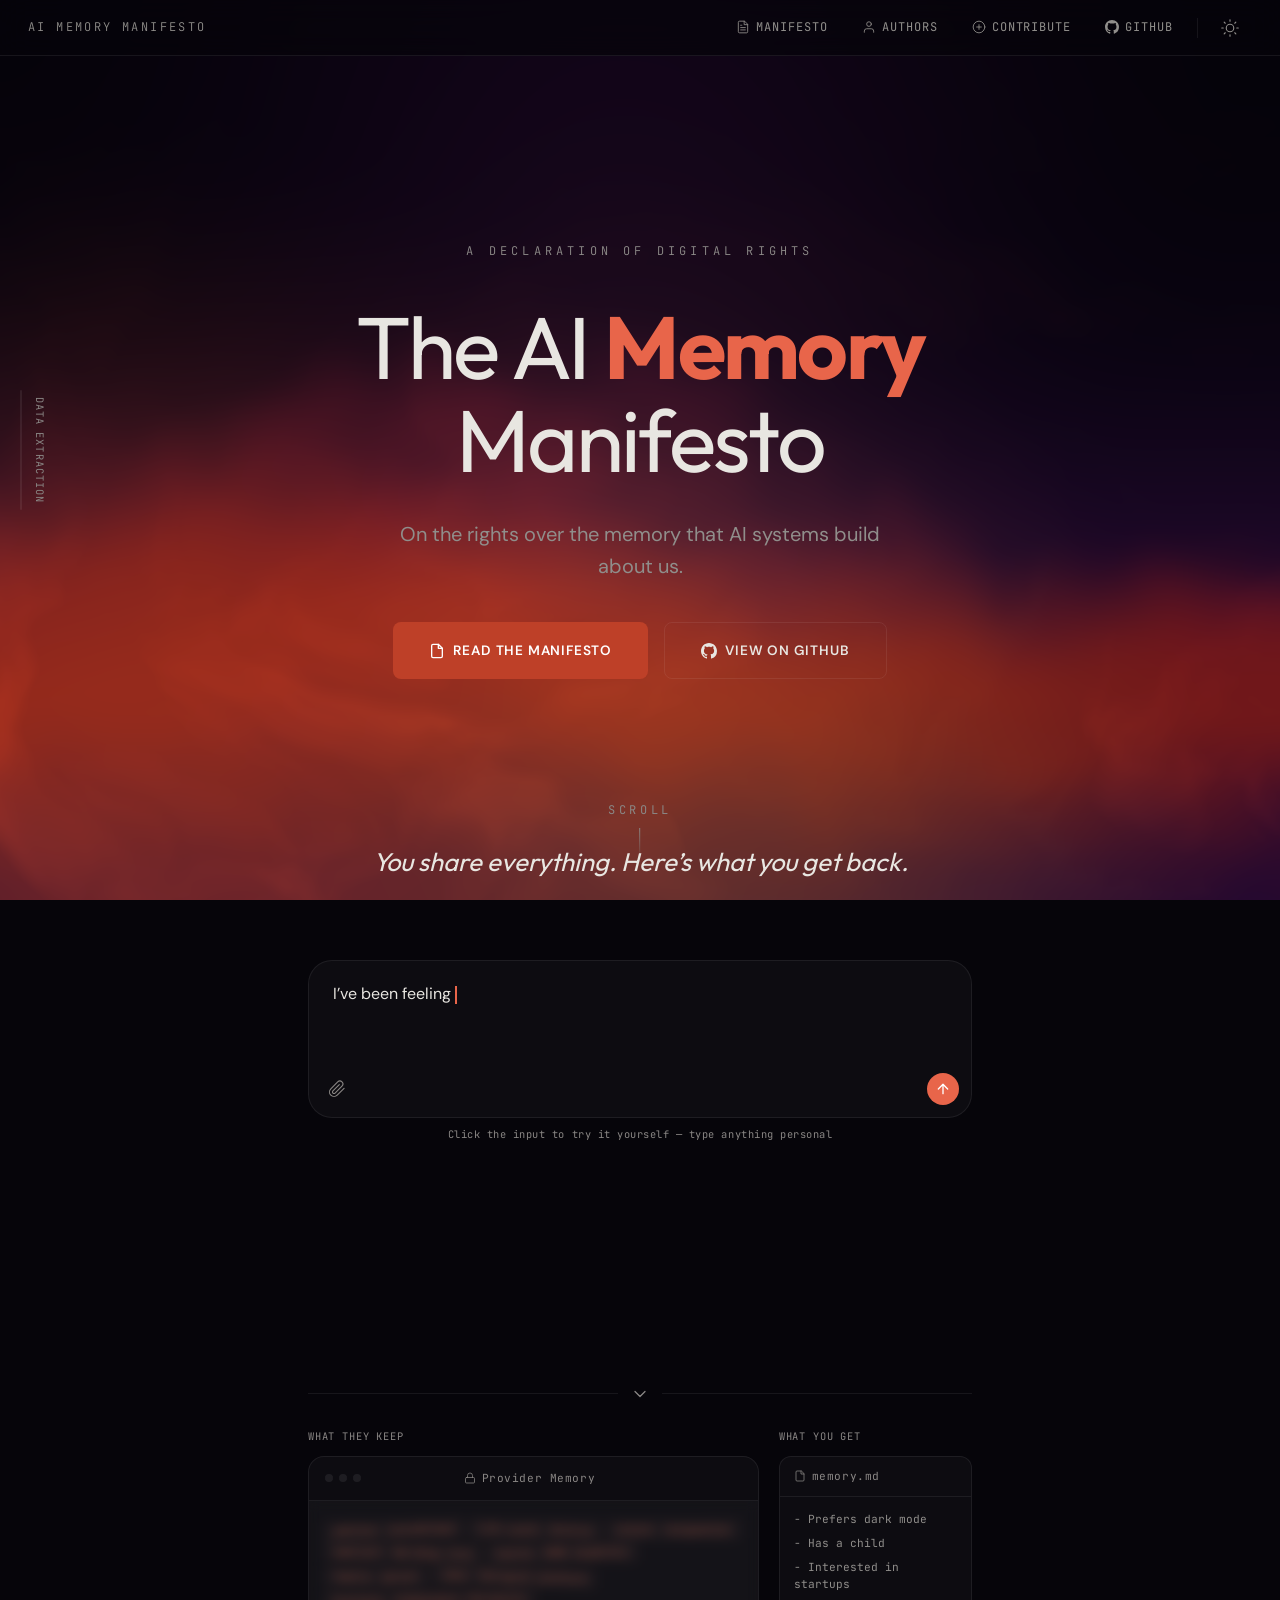
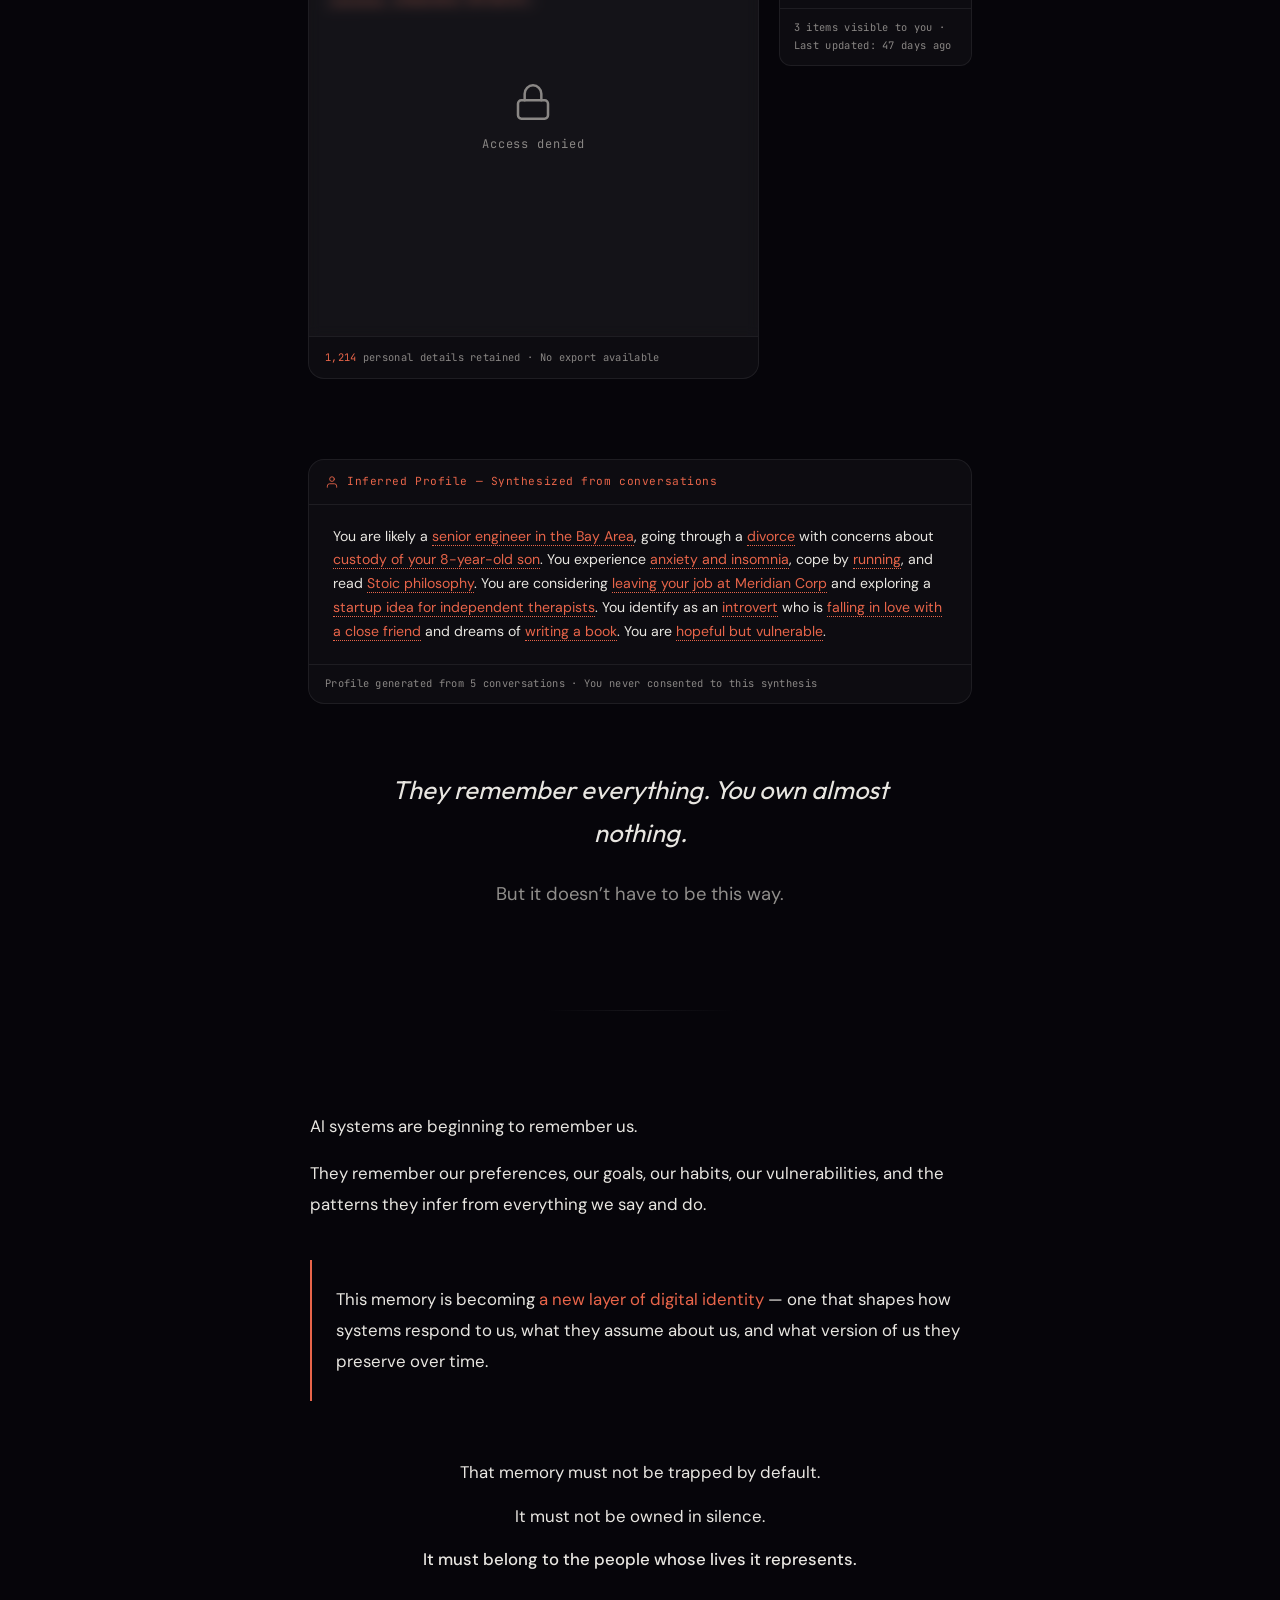
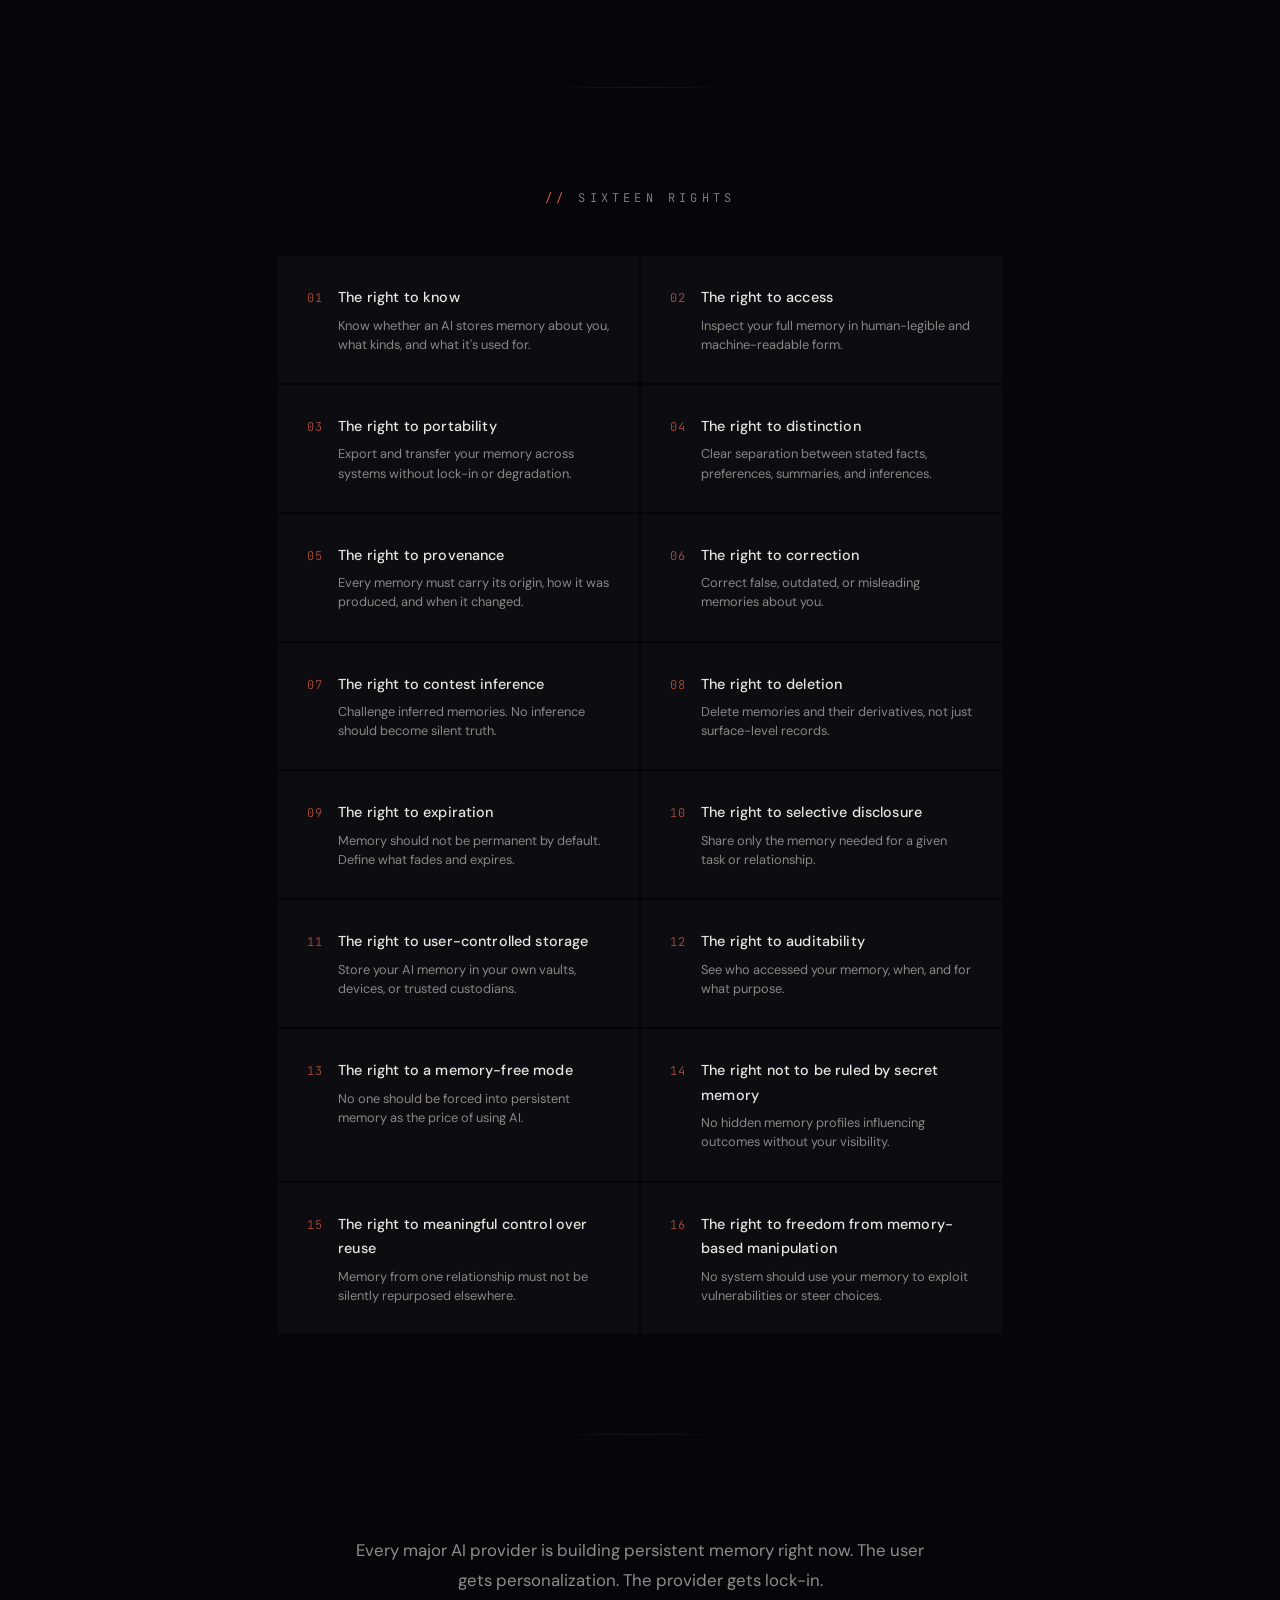
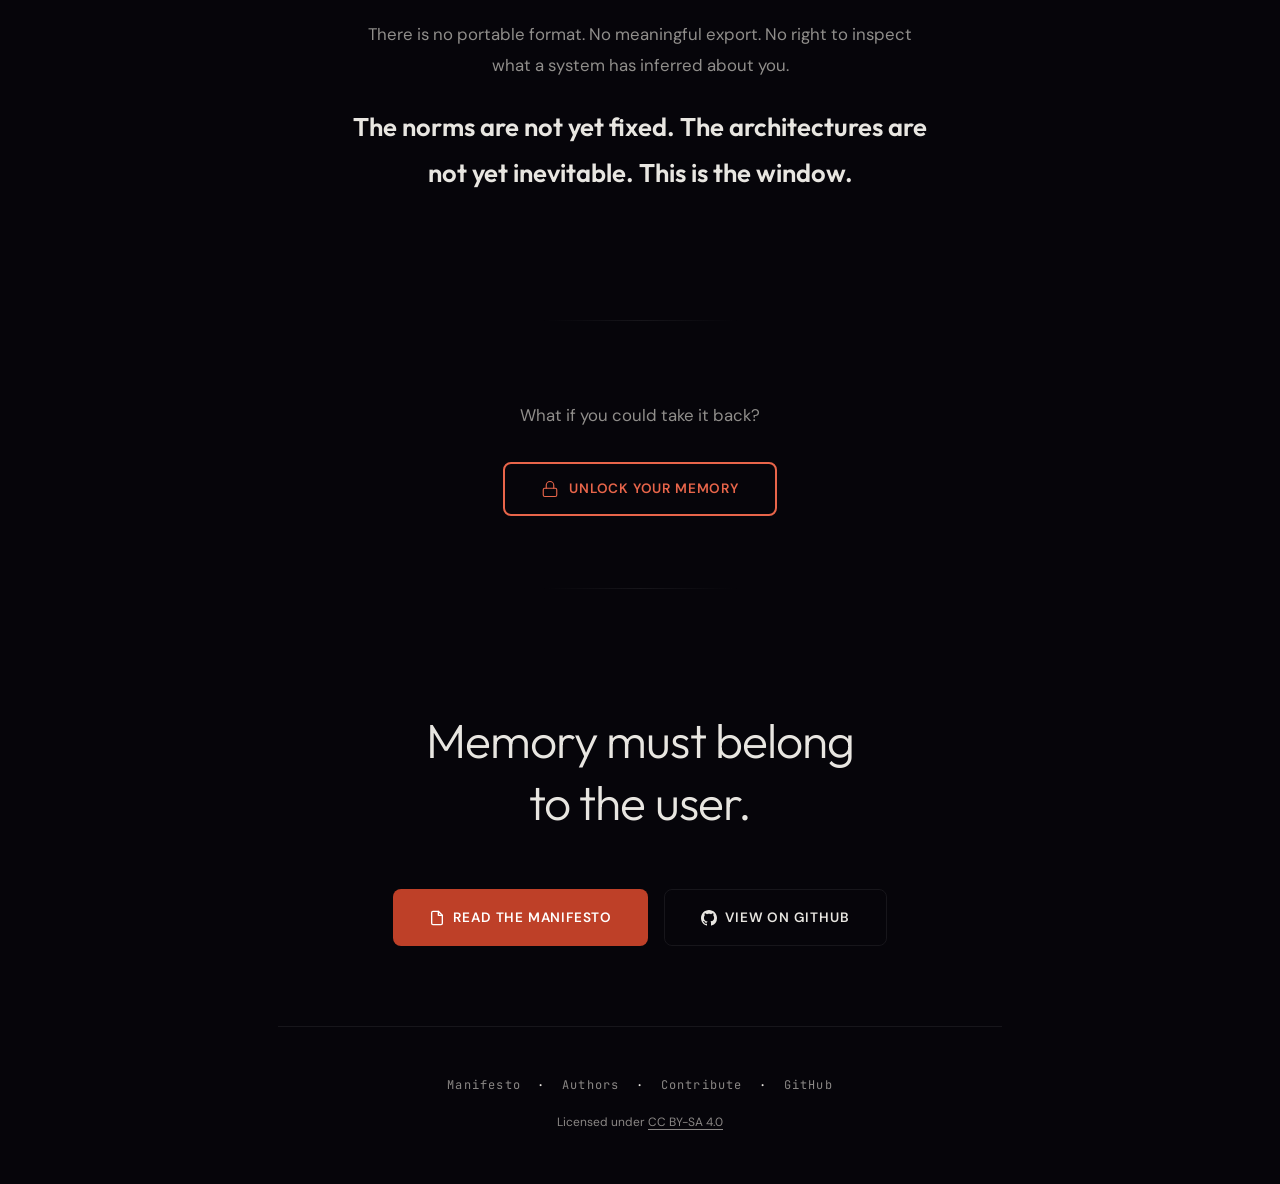
==== commit 690da97b: "Implement convergence hotspot with fragment-driven pulse Co-Authored-By: Claude Opus 4.6 (1M context" ====
--- a/index.html
+++ b/index.html
@@ -2718,8 +2718,162 @@
           }
         }
       }
-      function updateAndDrawFragments(rgb) { /* Task 4 */ }
-      function drawHotspot(rgb) { /* Task 5 */ }
+      function updateAndDrawFragments(rgb) {
+        if (dataFragments.length === 0) return;
+
+        var lastScanY = scanLines.length > 0 ? scanLines[scanLines.length - 1].y : H * 0.85;
+        ctx.textAlign = 'left';
+
+        for (var fi = dataFragments.length - 1; fi >= 0; fi--) {
+          var frag = dataFragments[fi];
+
+          // -- Update position --
+          frag.y += frag.speed;
+          frag.x += (W / 2 - frag.x) * 0.008; // converge toward center
+
+          // -- Deposit: rapid fade below last scan line --
+          if (frag.y > lastScanY) {
+            frag.opacity *= 0.94;
+            frag.fontSize = Math.max(9, frag.fontSize - 0.05);
+          }
+
+          // -- Remove if done --
+          if (frag.y > H + 20 || frag.opacity < 0.05) {
+            dataFragments.splice(fi, 1);
+            continue;
+          }
+
+          // -- Check scan line intersections --
+          var nearScanLine = false;
+          for (var si = 0; si < scanLines.length; si++) {
+            var dist = Math.abs(frag.y - scanLines[si].y);
+            if (dist < 8) {
+              nearScanLine = true;
+              // Count crossing (only once per line — use a bitmask)
+              var lineBit = 1 << si;
+              if (!(frag._crossedLines & lineBit)) {
+                frag._crossedLines = (frag._crossedLines || 0) | lineBit;
+                frag.crossings++;
+                if (!isMobile) {
+                  frag.statusText = frag.crossings >= 2 ? 'EXTRACTED' : 'CLASSIFYING';
+                }
+              }
+              // Register local brightening on this scan line
+              var brights = scanLineBrightness[si];
+              var found = false;
+              for (var bi = 0; bi < brights.length; bi++) {
+                if (Math.abs(brights[bi].x - frag.x) < 30) {
+                  brights[bi].intensity = 1;
+                  found = true;
+                  break;
+                }
+              }
+              if (!found) {
+                brights.push({ x: frag.x, intensity: 1 });
+              }
+              break;
+            }
+          }
+
+          // Flash intensity: ramp up near scan line, decay after
+          if (nearScanLine) {
+            frag.flashIntensity = Math.min(1, frag.flashIntensity + 1 / 6);
+            frag.nodeOpacity = Math.min(1, frag.nodeOpacity + 0.2);
+          } else {
+            frag.flashIntensity = Math.max(0, frag.flashIntensity - 1 / 12);
+            frag.nodeOpacity = Math.max(0, frag.nodeOpacity - 0.1);
+          }
+
+          // -- Render motion trail --
+          var trailLen = isMobile ? (12 + frag.speed * 2) : (18 + frag.speed * 4);
+          trailLen = Math.min(trailLen, 28) * (frag.opacity / 0.9);
+          var trailGrad = ctx.createLinearGradient(frag.x + 4, frag.y - trailLen - 4, frag.x + 4, frag.y - 4);
+          trailGrad.addColorStop(0, 'rgba(' + rgb + ',0)');
+          trailGrad.addColorStop(1, 'rgba(' + rgb + ',' + frag.opacity * 0.35 * currentAlpha + ')');
+          ctx.fillStyle = trailGrad;
+          ctx.fillRect(frag.x + 3, frag.y - trailLen - 4, 1.5, trailLen);
+
+          // -- Render intersection node --
+          if (frag.nodeOpacity > 0.01) {
+            ctx.beginPath();
+            ctx.arc(frag.x - 10, frag.y + frag.fontSize * 0.35, 2.5, 0, Math.PI * 2);
+            ctx.fillStyle = 'rgba(' + rgb + ',' + frag.nodeOpacity * frag.opacity * currentAlpha + ')';
+            ctx.shadowColor = 'rgba(' + rgb + ',' + frag.nodeOpacity * 0.9 + ')';
+            ctx.shadowBlur = 10;
+            ctx.fill();
+            ctx.shadowBlur = 0;
+          }
+
+          // -- Render fragment text with glow --
+          var flash = frag.flashIntensity;
+          ctx.font = '700 ' + frag.fontSize + 'px "JetBrains Mono", monospace';
+
+          // Layer 1: wide soft glow
+          ctx.shadowColor = 'rgba(' + rgb + ',' + (0.25 + flash * 0.25) + ')';
+          ctx.shadowBlur = 30;
+          ctx.fillStyle = 'rgba(' + rgb + ',' + frag.opacity * currentAlpha * 0.5 + ')';
+          ctx.fillText(frag.text, frag.x, frag.y);
+
+          // Layer 2: tight bright glow
+          ctx.shadowColor = 'rgba(' + rgb + ',' + (0.65 + flash * 0.25) + ')';
+          ctx.shadowBlur = 12;
+          // Lerp color from accent to near-white during flash
+          var r = parseInt(accentColor.slice(1, 3), 16);
+          var g = parseInt(accentColor.slice(3, 5), 16);
+          var b2 = parseInt(accentColor.slice(5, 7), 16);
+          var fr = Math.round(r + (255 - r) * flash * 0.8);
+          var fg = Math.round(g + (212 - g) * flash * 0.8);
+          var fb = Math.round(b2 + (196 - b2) * flash * 0.8);
+          ctx.fillStyle = 'rgba(' + fr + ',' + fg + ',' + fb + ',' + frag.opacity * currentAlpha + ')';
+          ctx.fillText(frag.text, frag.x, frag.y);
+          ctx.shadowBlur = 0;
+
+          // -- Render status label (desktop only) --
+          if (frag.statusText && !isMobile) {
+            ctx.font = '400 8px "JetBrains Mono", monospace';
+            ctx.fillStyle = 'rgba(' + rgb + ',' + 0.35 * frag.opacity * currentAlpha + ')';
+            ctx.fillText(frag.statusText, frag.x, frag.y + frag.fontSize + 4);
+          }
+        }
+      }
+      function drawHotspot(rgb) {
+        // Pulse hotspot when fragments are near the bottom
+        var hotspotTarget = 0;
+        var lastScanY = scanLines.length > 0 ? scanLines[scanLines.length - 1].y : H * 0.85;
+        for (var i = 0; i < dataFragments.length; i++) {
+          if (dataFragments[i].y > lastScanY) {
+            hotspotTarget = 0.2;
+            break;
+          }
+        }
+        // Also pulse during active sending even without fragments past last line
+        if (currentAlpha > 0.5 && dataFragments.length > 0) {
+          hotspotTarget = Math.max(hotspotTarget, 0.1);
+        }
+
+        if (hotspotTarget > hotspotOpacity) {
+          hotspotOpacity += (hotspotTarget - hotspotOpacity) * 0.12;
+        } else {
+          hotspotOpacity += (hotspotTarget - hotspotOpacity) * 0.04;
+        }
+
+        if (hotspotOpacity < 0.005) return;
+
+        var hotW = isMobile ? W * 0.8 : W * 0.6;
+        var hotH = H * 0.15;
+        var hotX = (W - hotW) / 2;
+        var hotY = H - hotH;
+
+        var grad = ctx.createRadialGradient(
+          W / 2, H, 0,
+          W / 2, H, hotW / 2
+        );
+        grad.addColorStop(0, 'rgba(' + rgb + ',' + hotspotOpacity * currentAlpha + ')');
+        grad.addColorStop(1, 'rgba(' + rgb + ',0)');
+
+        ctx.fillStyle = grad;
+        ctx.fillRect(hotX, hotY, hotW, hotH);
+      }
 
       function draw() {
         if (window.mrUserPaused) {
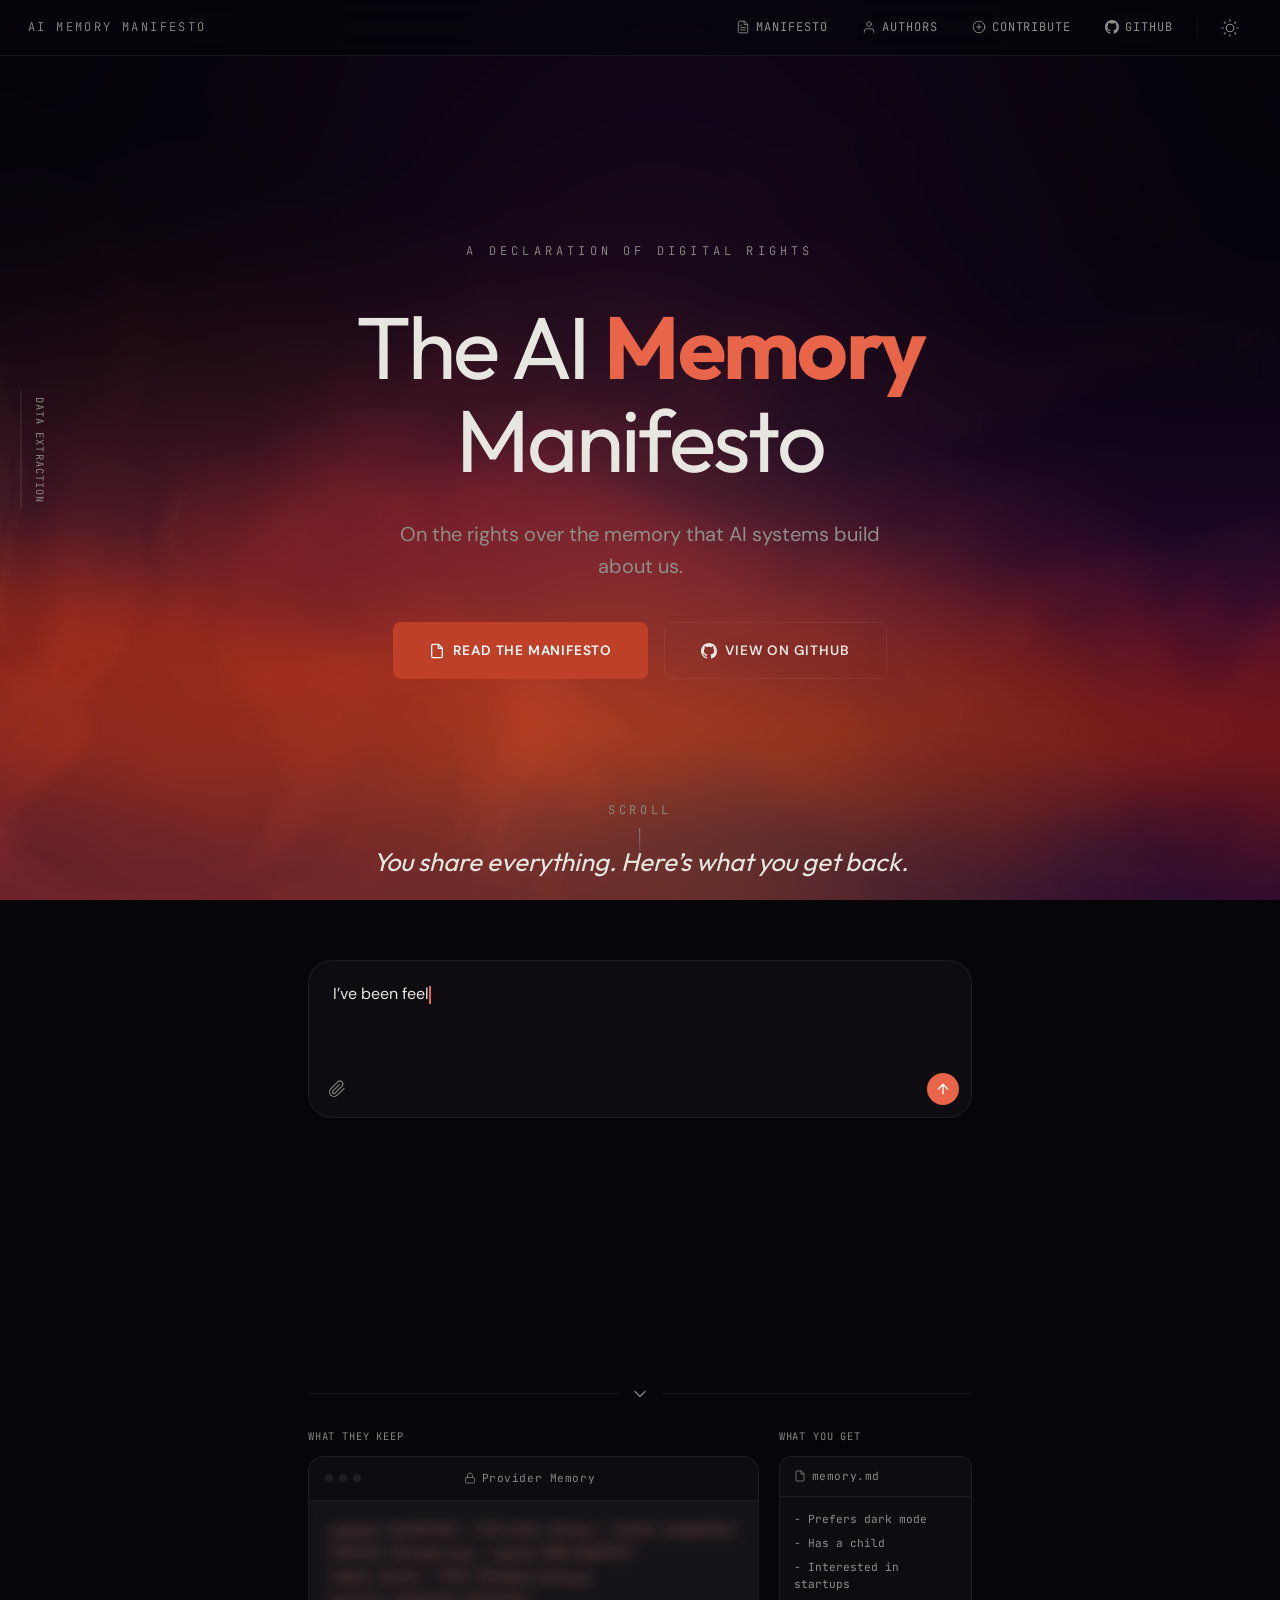
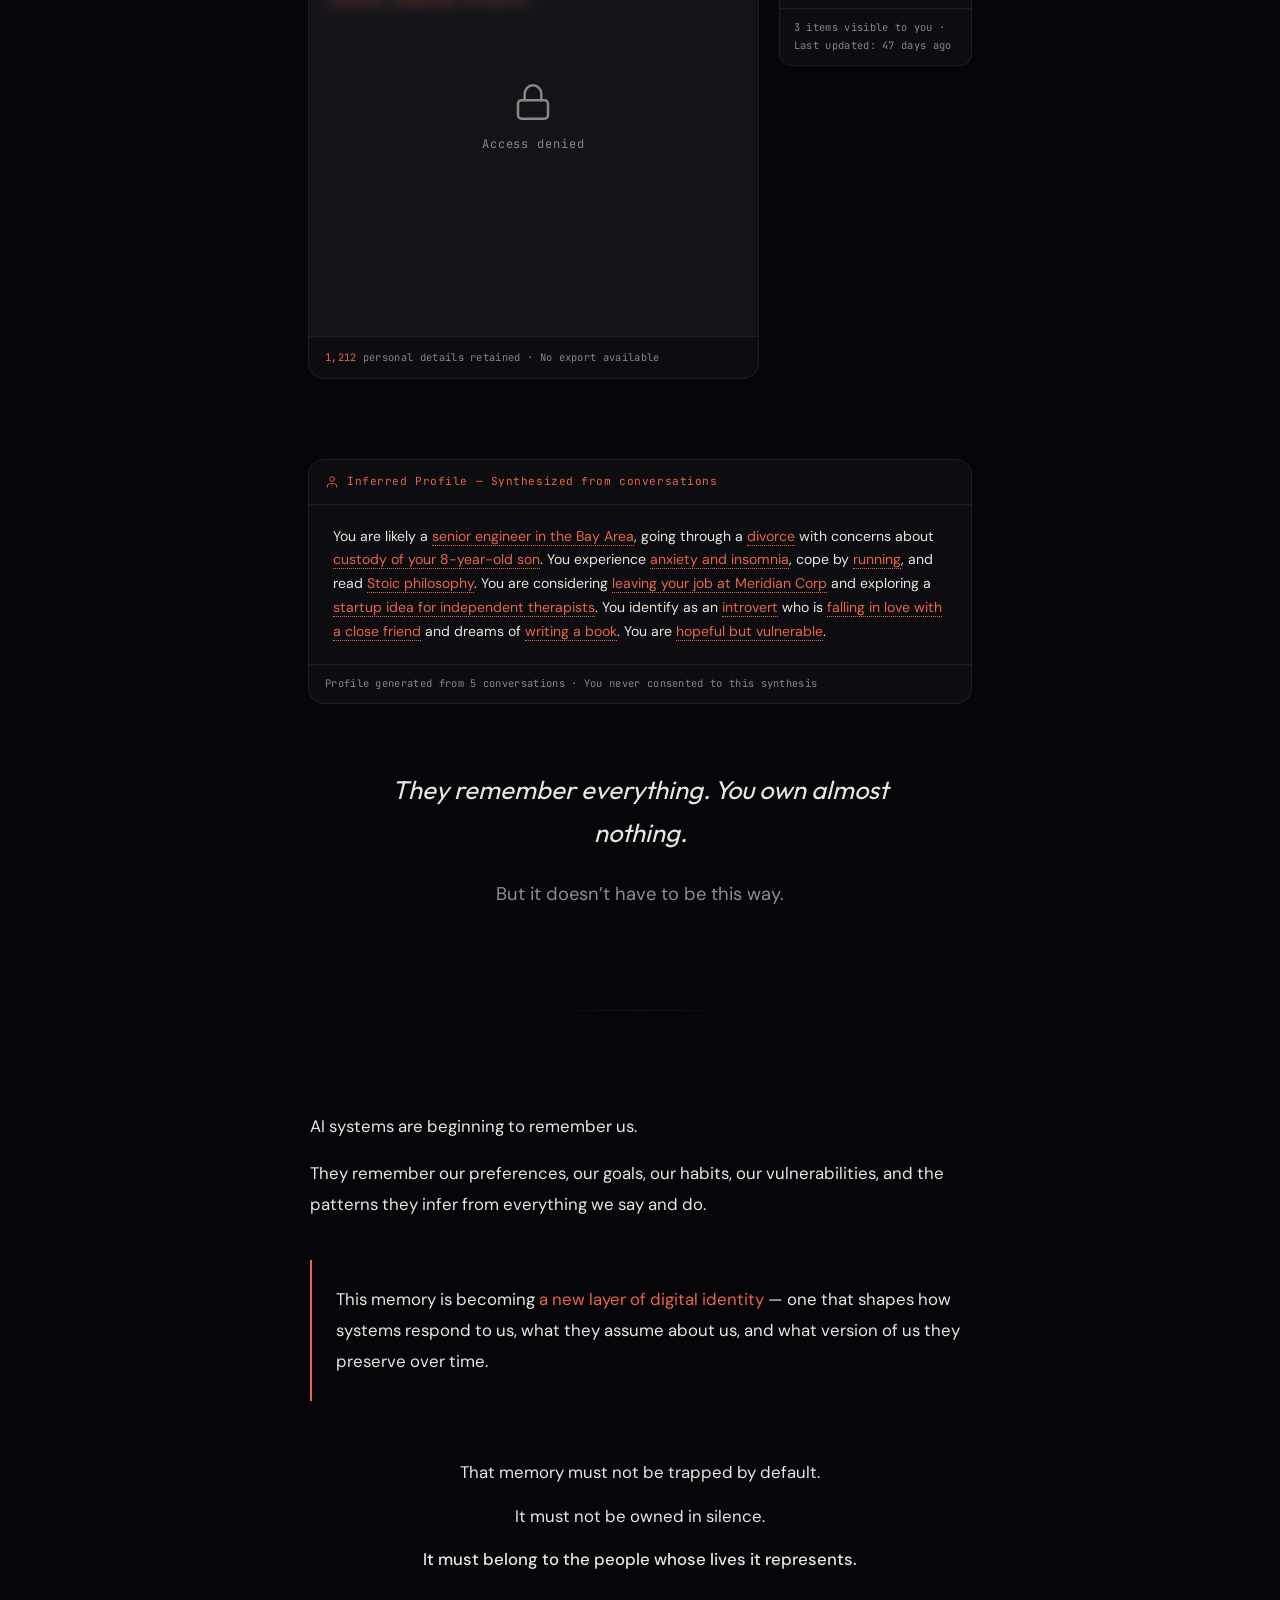
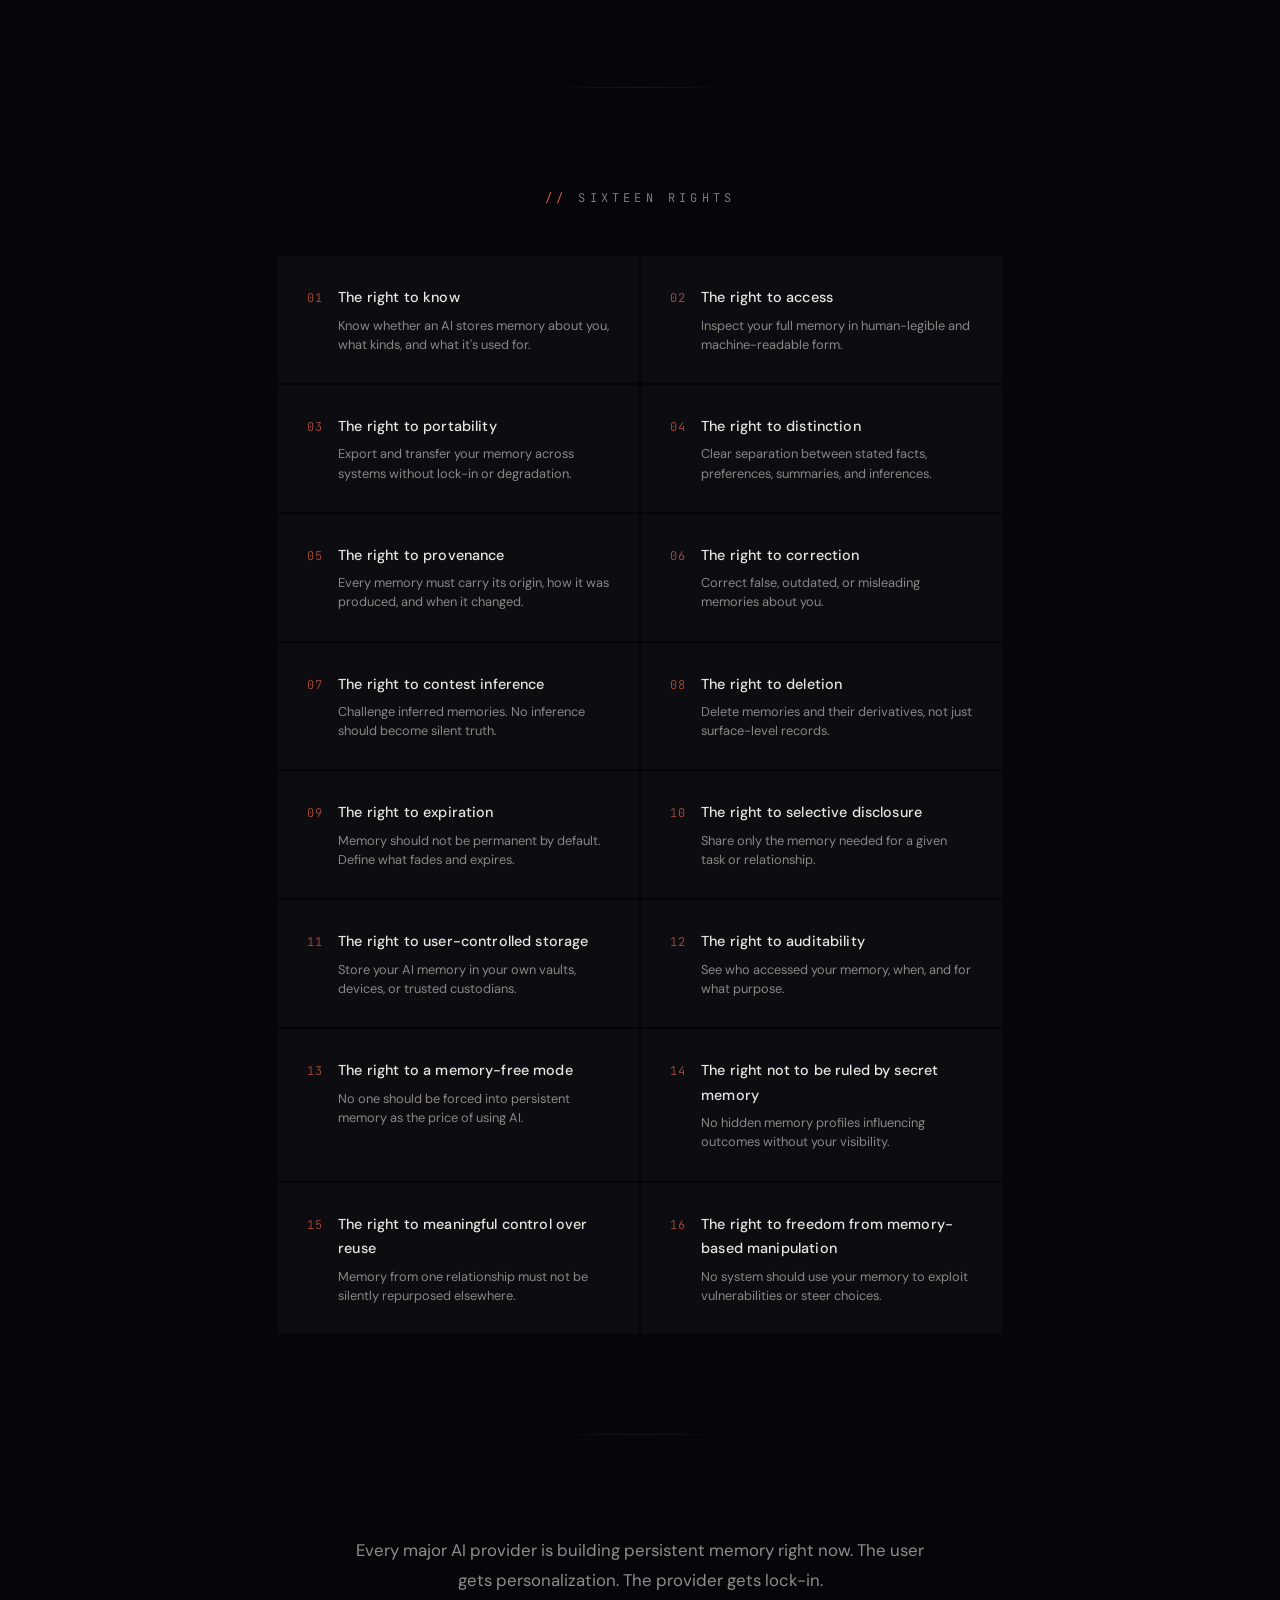
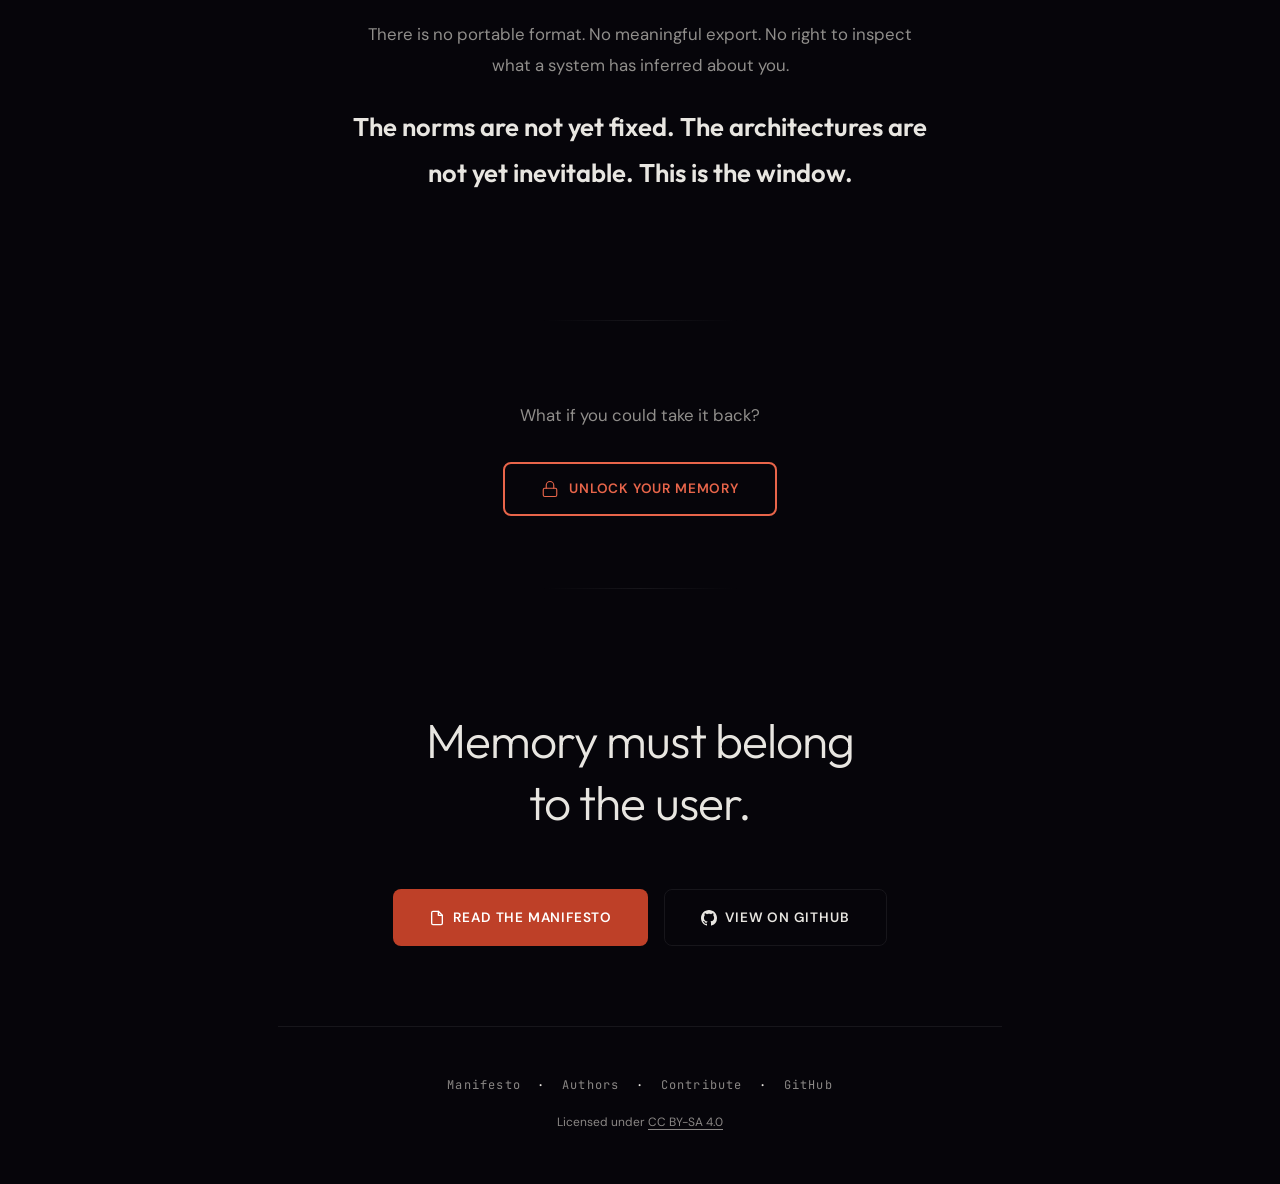
==== commit 67a000f0: "Fix canvas orchestration — grid builds during analyzing, fragments slower - analyzing state now fade" ====
--- a/index.html
+++ b/index.html
@@ -2501,10 +2501,10 @@
       var currentDensity = 0;
 
       var states = {
-        idle:      { alpha: 0,   speed: 0.4, density: 0 },
-        typing:    { alpha: 0,   speed: 0.4, density: 0 },
-        analyzing: { alpha: 0,   speed: 0.4, density: 0 },
-        sending:   { alpha: 1.0, speed: 2.5, density: 1.0 }
+        idle:      { alpha: 0,    speed: 0.4, density: 0 },
+        typing:    { alpha: 0,    speed: 0.4, density: 0 },
+        analyzing: { alpha: 0.35, speed: 0.4, density: 0.5 },
+        sending:   { alpha: 1.0,  speed: 1.8, density: 1.0 }
       };
 
       window.mrDataflowState = function (s) {
@@ -2881,8 +2881,8 @@
           return;
         }
 
-        // Asymmetric easing: fast fade-in, slow fade-out
-        var lerpFactor = (targetAlpha > currentAlpha) ? 0.08 : 0.04;
+        // Asymmetric easing: fast fade-in, slow fade-out (linger)
+        var lerpFactor = (targetAlpha > currentAlpha) ? 0.08 : 0.03;
         currentAlpha += (targetAlpha - currentAlpha) * lerpFactor;
         currentSpeed += (targetSpeed - currentSpeed) * lerpFactor;
         currentDensity += (targetDensity - currentDensity) * lerpFactor;
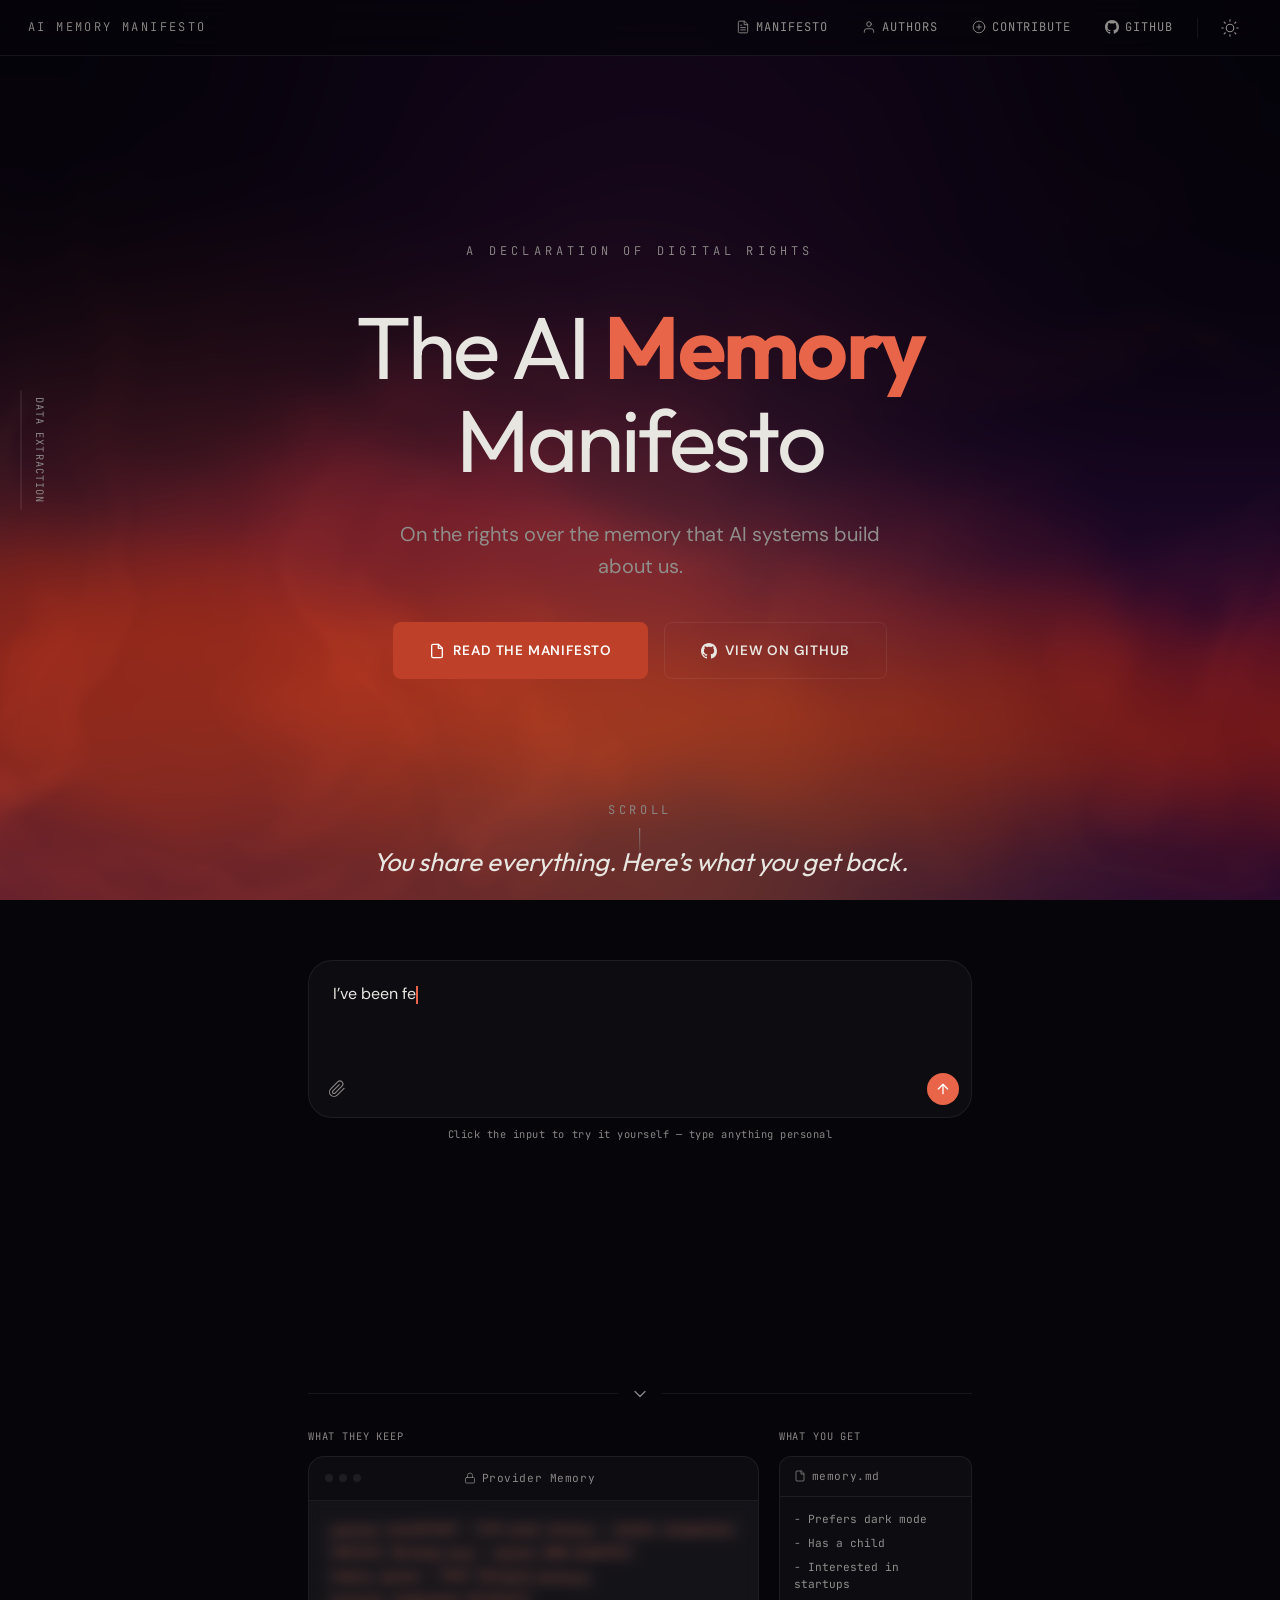
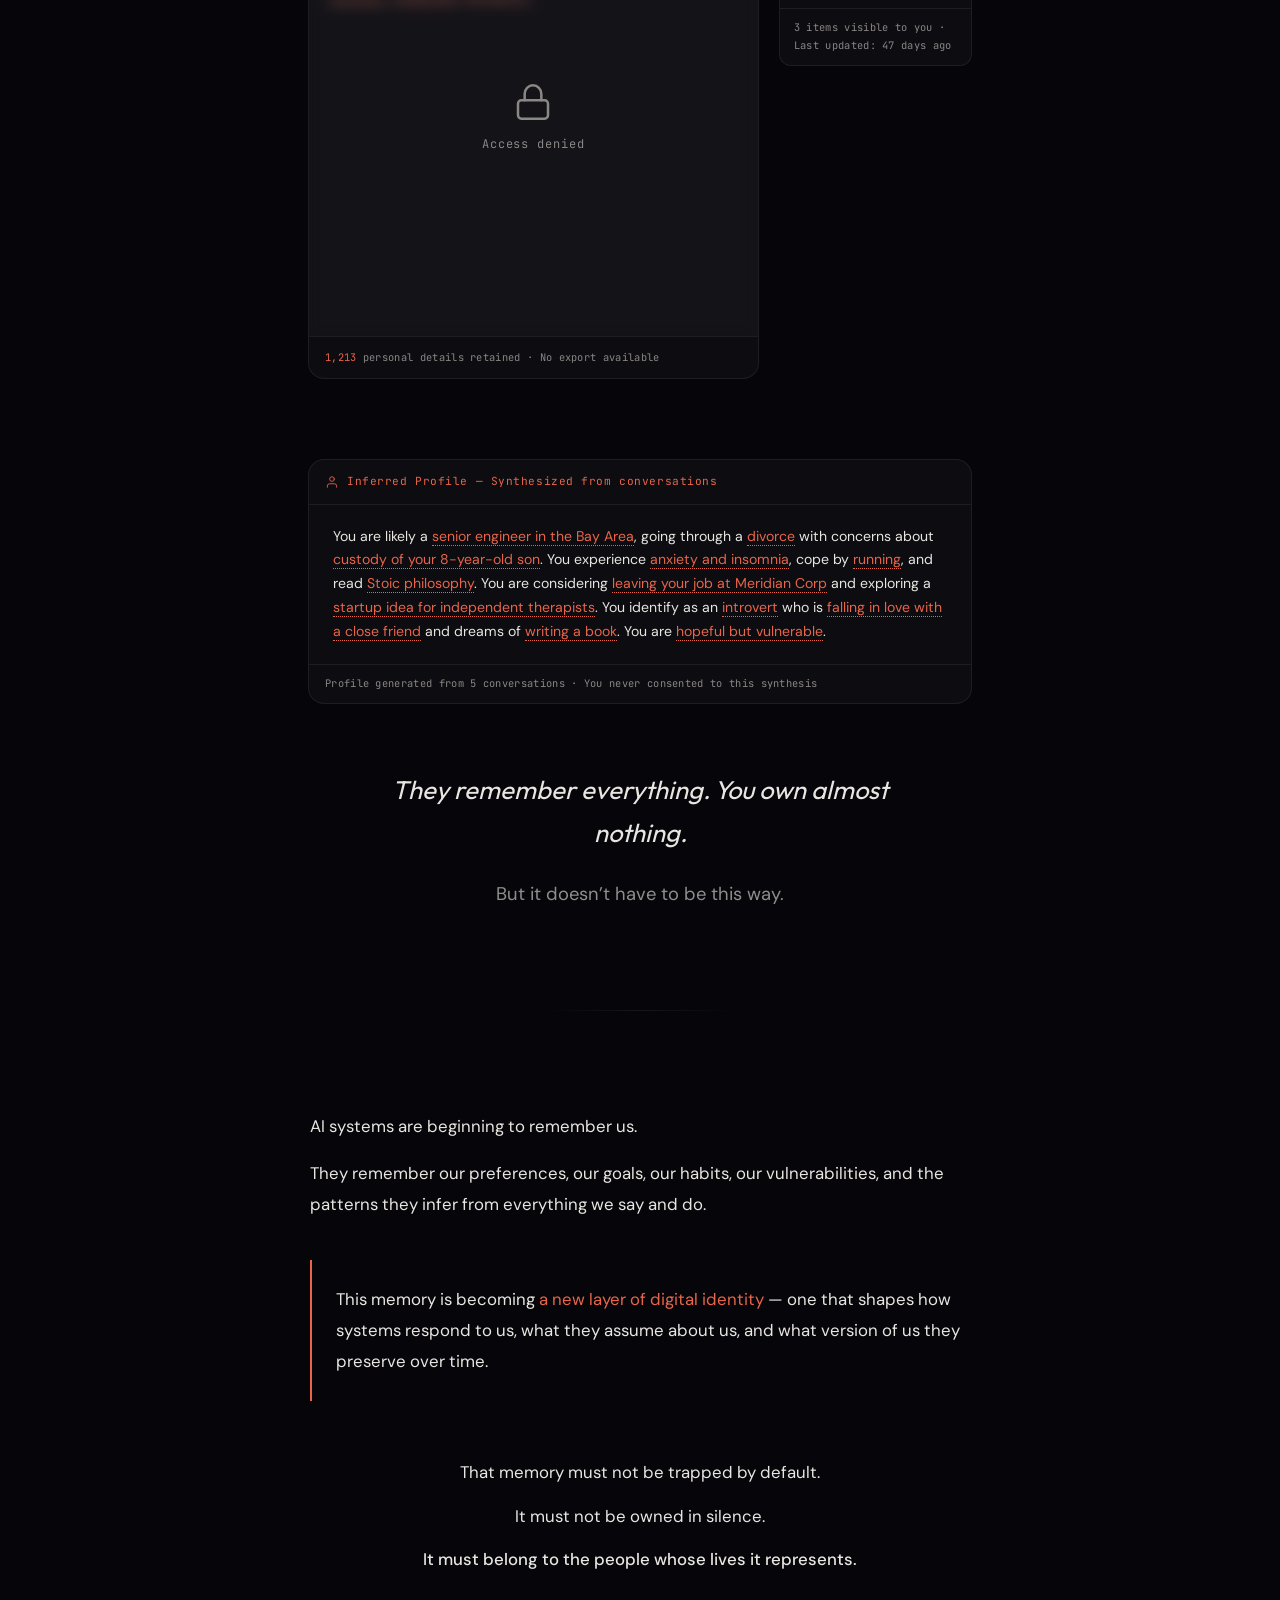
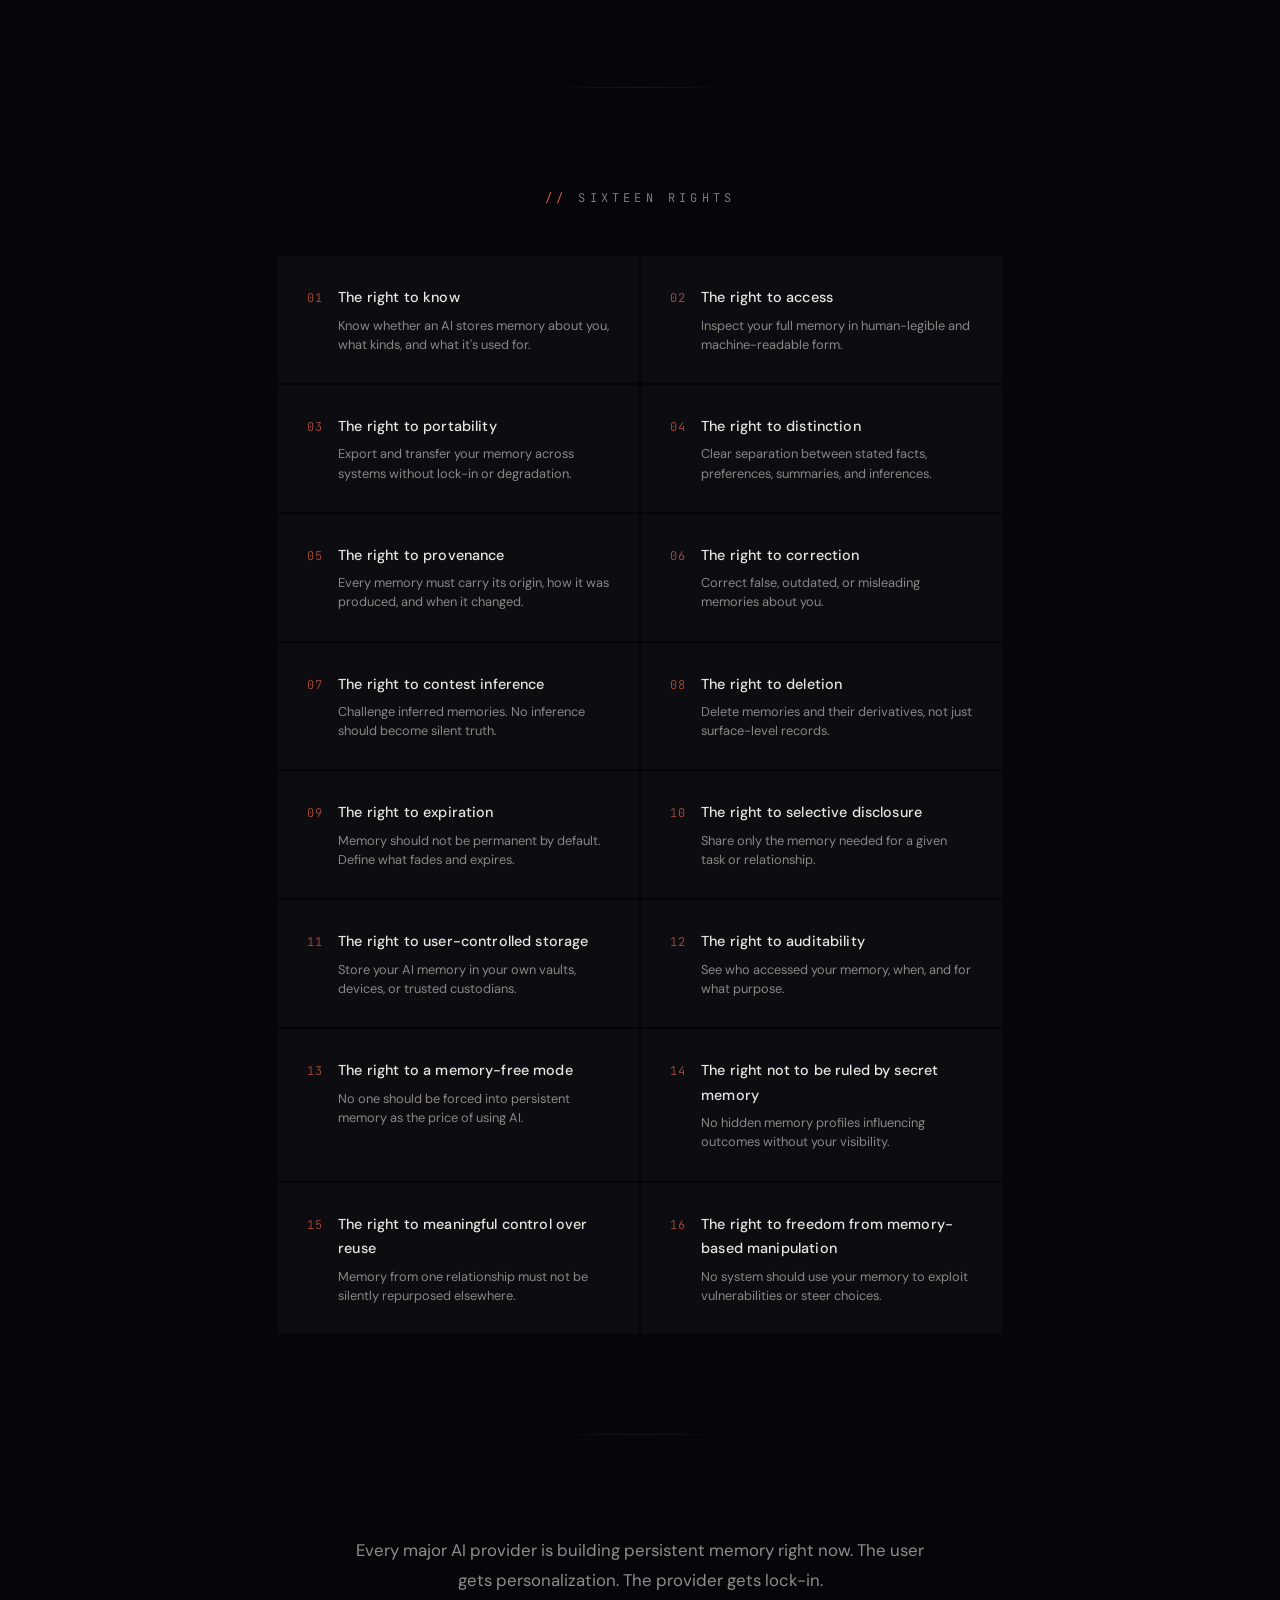
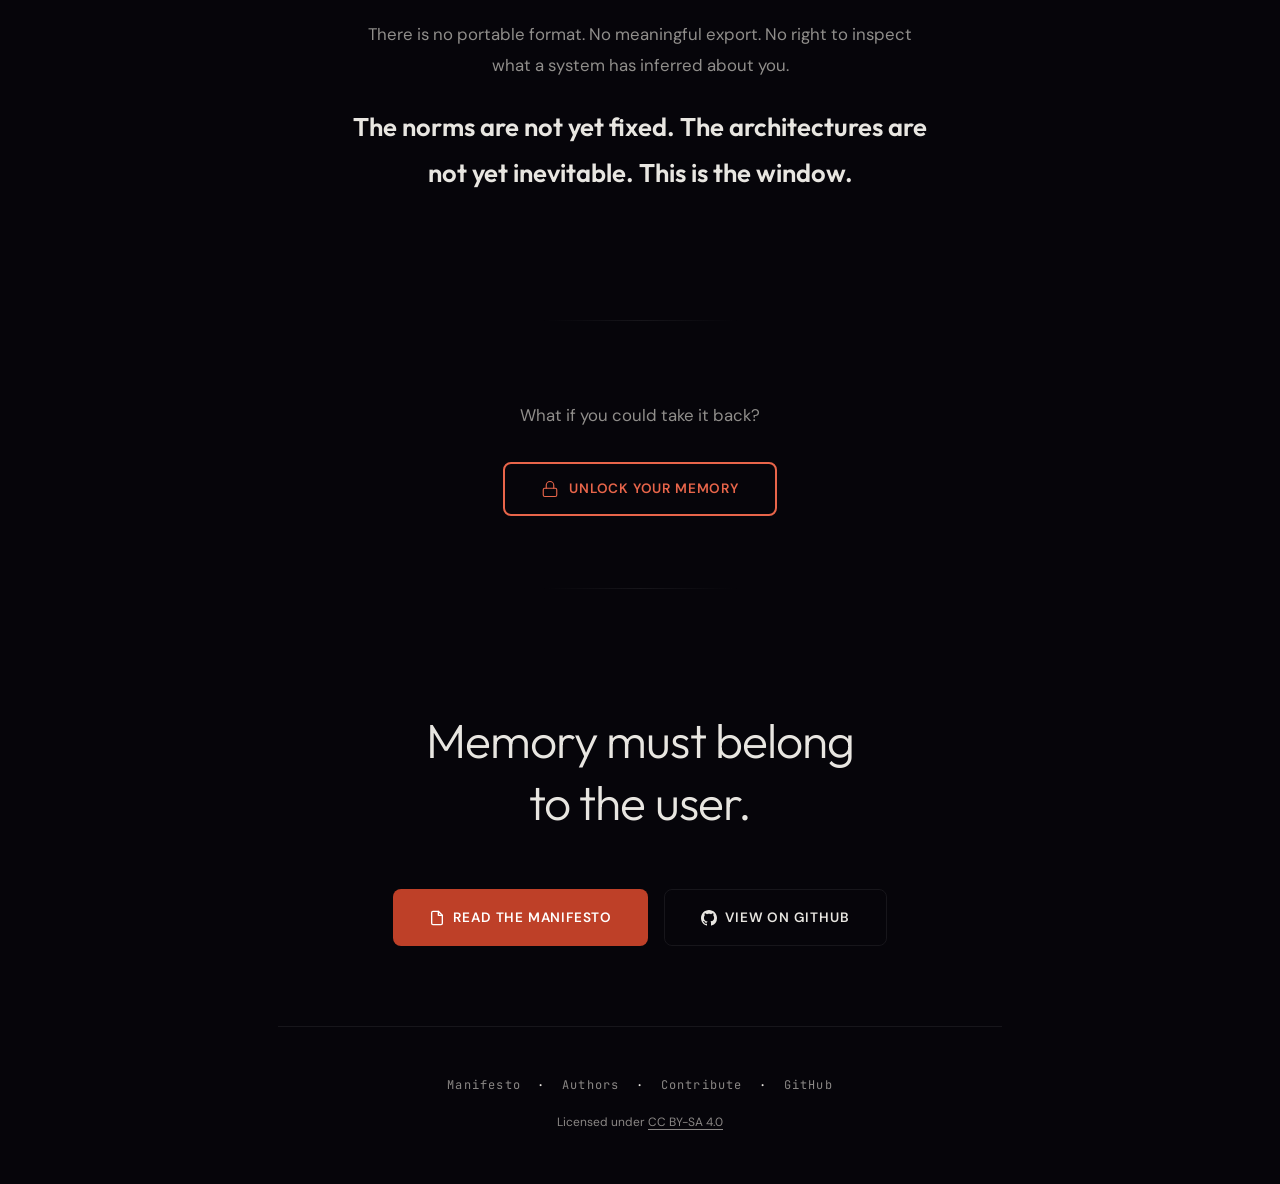
==== commit 1e3313a6: "Boost visual weight — grid more visible, fragments more readable - analyzing alpha: 0.35 → 0.55 (gri" ====
--- a/index.html
+++ b/index.html
@@ -2503,8 +2503,8 @@
       var states = {
         idle:      { alpha: 0,    speed: 0.4, density: 0 },
         typing:    { alpha: 0,    speed: 0.4, density: 0 },
-        analyzing: { alpha: 0.35, speed: 0.4, density: 0.5 },
-        sending:   { alpha: 1.0,  speed: 1.8, density: 1.0 }
+        analyzing: { alpha: 0.55, speed: 0.4, density: 0.6 },
+        sending:   { alpha: 1.0,  speed: 1.5, density: 1.0 }
       };
 
       window.mrDataflowState = function (s) {
@@ -2595,10 +2595,10 @@
           ];
         } else {
           scanLines = [
-            { baseY: H * 0.25, y: H * 0.25, peakAlpha: 0.18, glowSpread: 0 },
-            { baseY: H * 0.50, y: H * 0.50, peakAlpha: 0.26, glowSpread: 6 },
-            { baseY: H * 0.70, y: H * 0.70, peakAlpha: 0.35, glowSpread: 10 },
-            { baseY: H * 0.85, y: H * 0.85, peakAlpha: 0.45, glowSpread: 14 }
+            { baseY: H * 0.25, y: H * 0.25, peakAlpha: 0.25, glowSpread: 3 },
+            { baseY: H * 0.50, y: H * 0.50, peakAlpha: 0.35, glowSpread: 6 },
+            { baseY: H * 0.70, y: H * 0.70, peakAlpha: 0.45, glowSpread: 10 },
+            { baseY: H * 0.85, y: H * 0.85, peakAlpha: 0.55, glowSpread: 14 }
           ];
         }
         scanLineBrightness = scanLines.map(function () { return []; });
@@ -2639,7 +2639,7 @@
           }
 
           var isCenter = (f.w > 1);
-          var baseAlpha = isCenter ? 0.18 : 0.13;
+          var baseAlpha = isCenter ? 0.28 : 0.2;
           var peakAlpha = (baseAlpha + fiberGlow[i] * baseAlpha) * currentAlpha;
 
           if (peakAlpha < 0.005) continue;
@@ -2809,14 +2809,14 @@
           ctx.font = '700 ' + frag.fontSize + 'px "JetBrains Mono", monospace';
 
           // Layer 1: wide soft glow
-          ctx.shadowColor = 'rgba(' + rgb + ',' + (0.25 + flash * 0.25) + ')';
-          ctx.shadowBlur = 30;
-          ctx.fillStyle = 'rgba(' + rgb + ',' + frag.opacity * currentAlpha * 0.5 + ')';
+          ctx.shadowColor = 'rgba(' + rgb + ',' + (0.35 + flash * 0.3) + ')';
+          ctx.shadowBlur = 35;
+          ctx.fillStyle = 'rgba(' + rgb + ',' + frag.opacity * currentAlpha * 0.6 + ')';
           ctx.fillText(frag.text, frag.x, frag.y);
 
           // Layer 2: tight bright glow
-          ctx.shadowColor = 'rgba(' + rgb + ',' + (0.65 + flash * 0.25) + ')';
-          ctx.shadowBlur = 12;
+          ctx.shadowColor = 'rgba(' + rgb + ',' + (0.7 + flash * 0.3) + ')';
+          ctx.shadowBlur = 14;
           // Lerp color from accent to near-white during flash
           var r = parseInt(accentColor.slice(1, 3), 16);
           var g = parseInt(accentColor.slice(3, 5), 16);
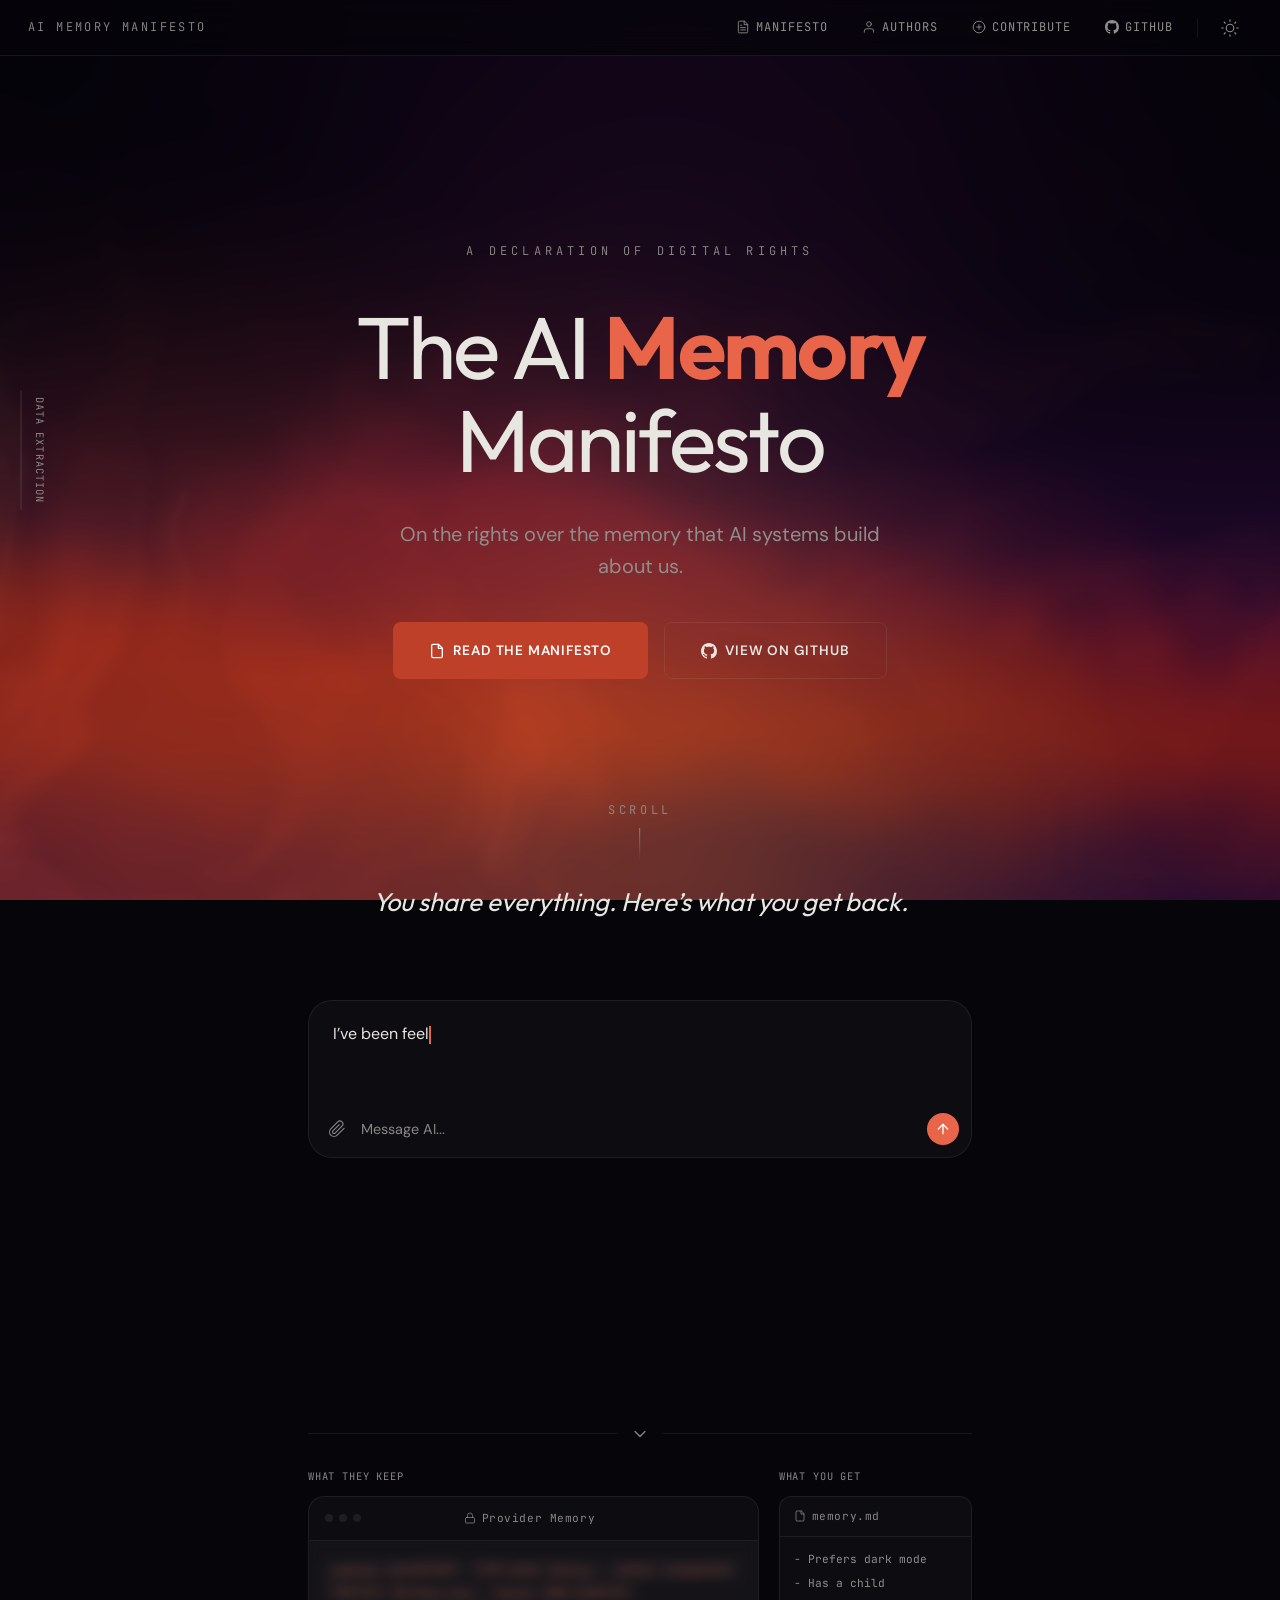
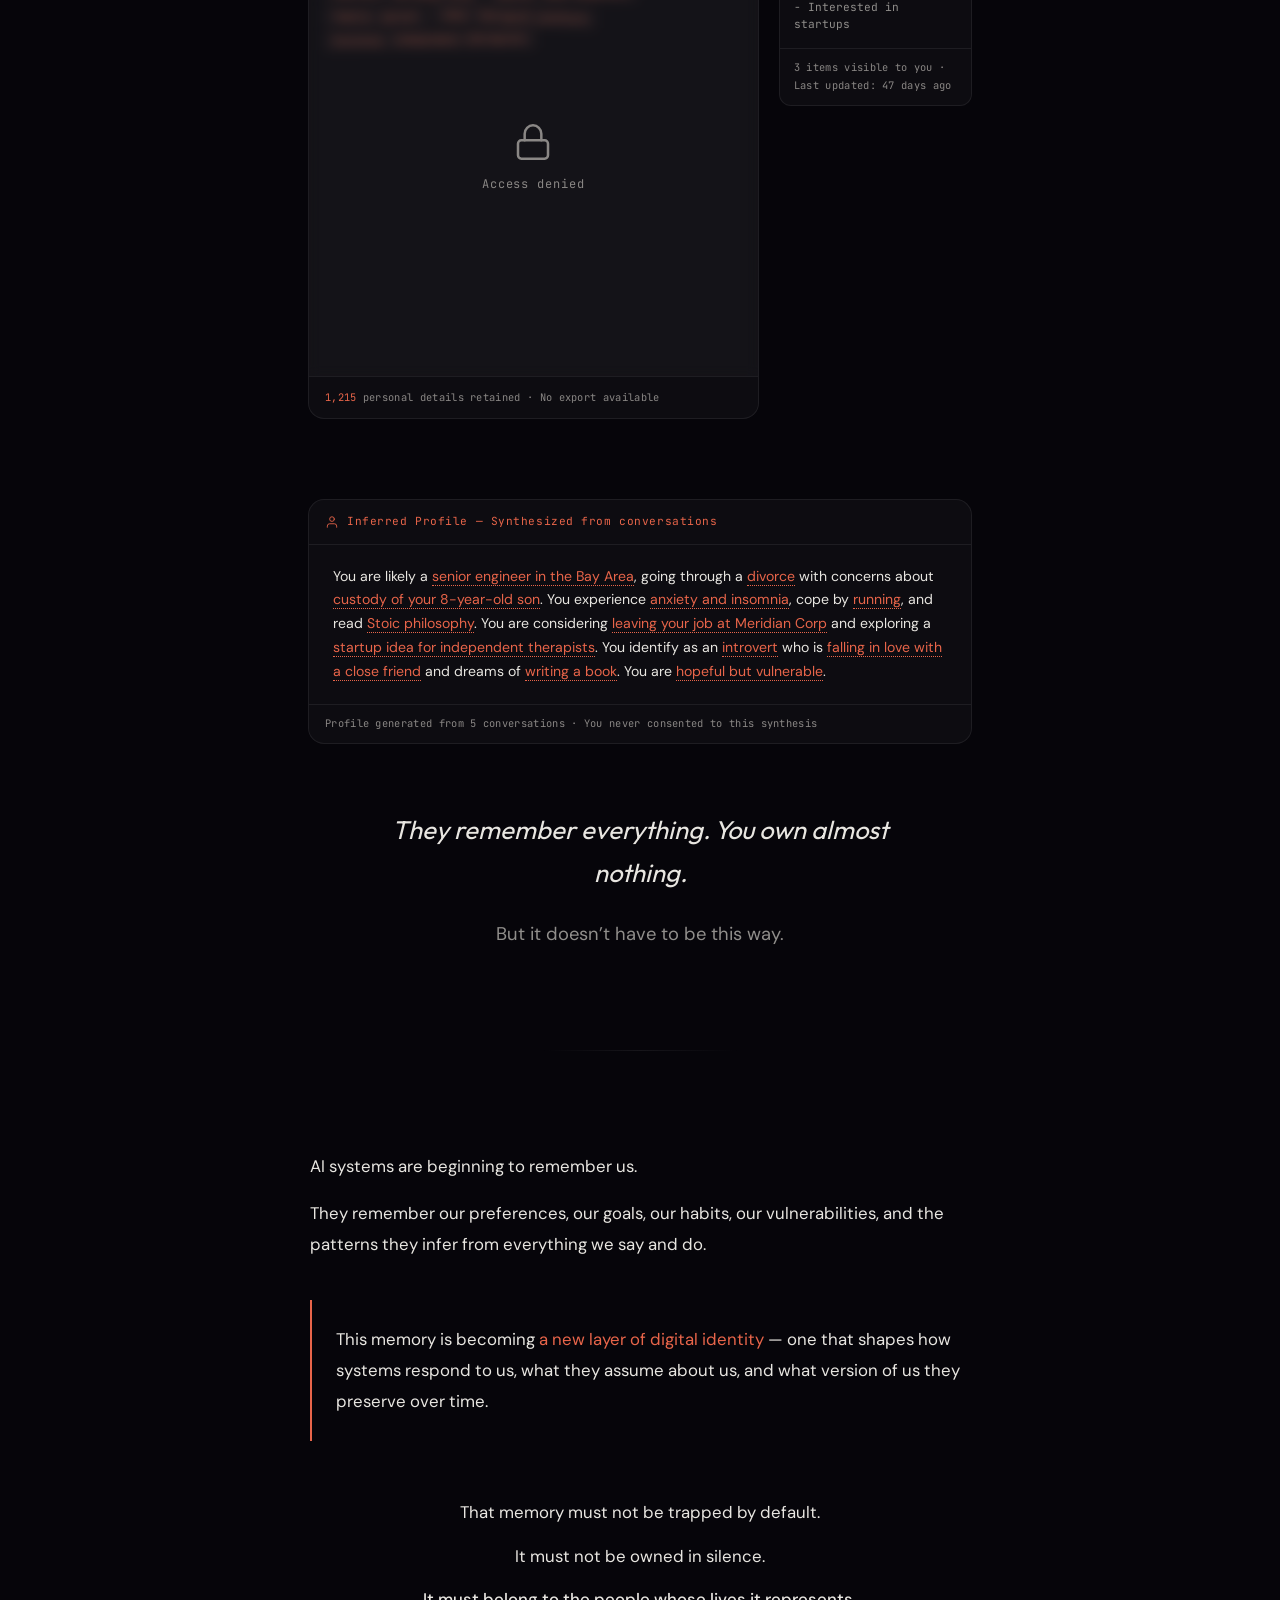
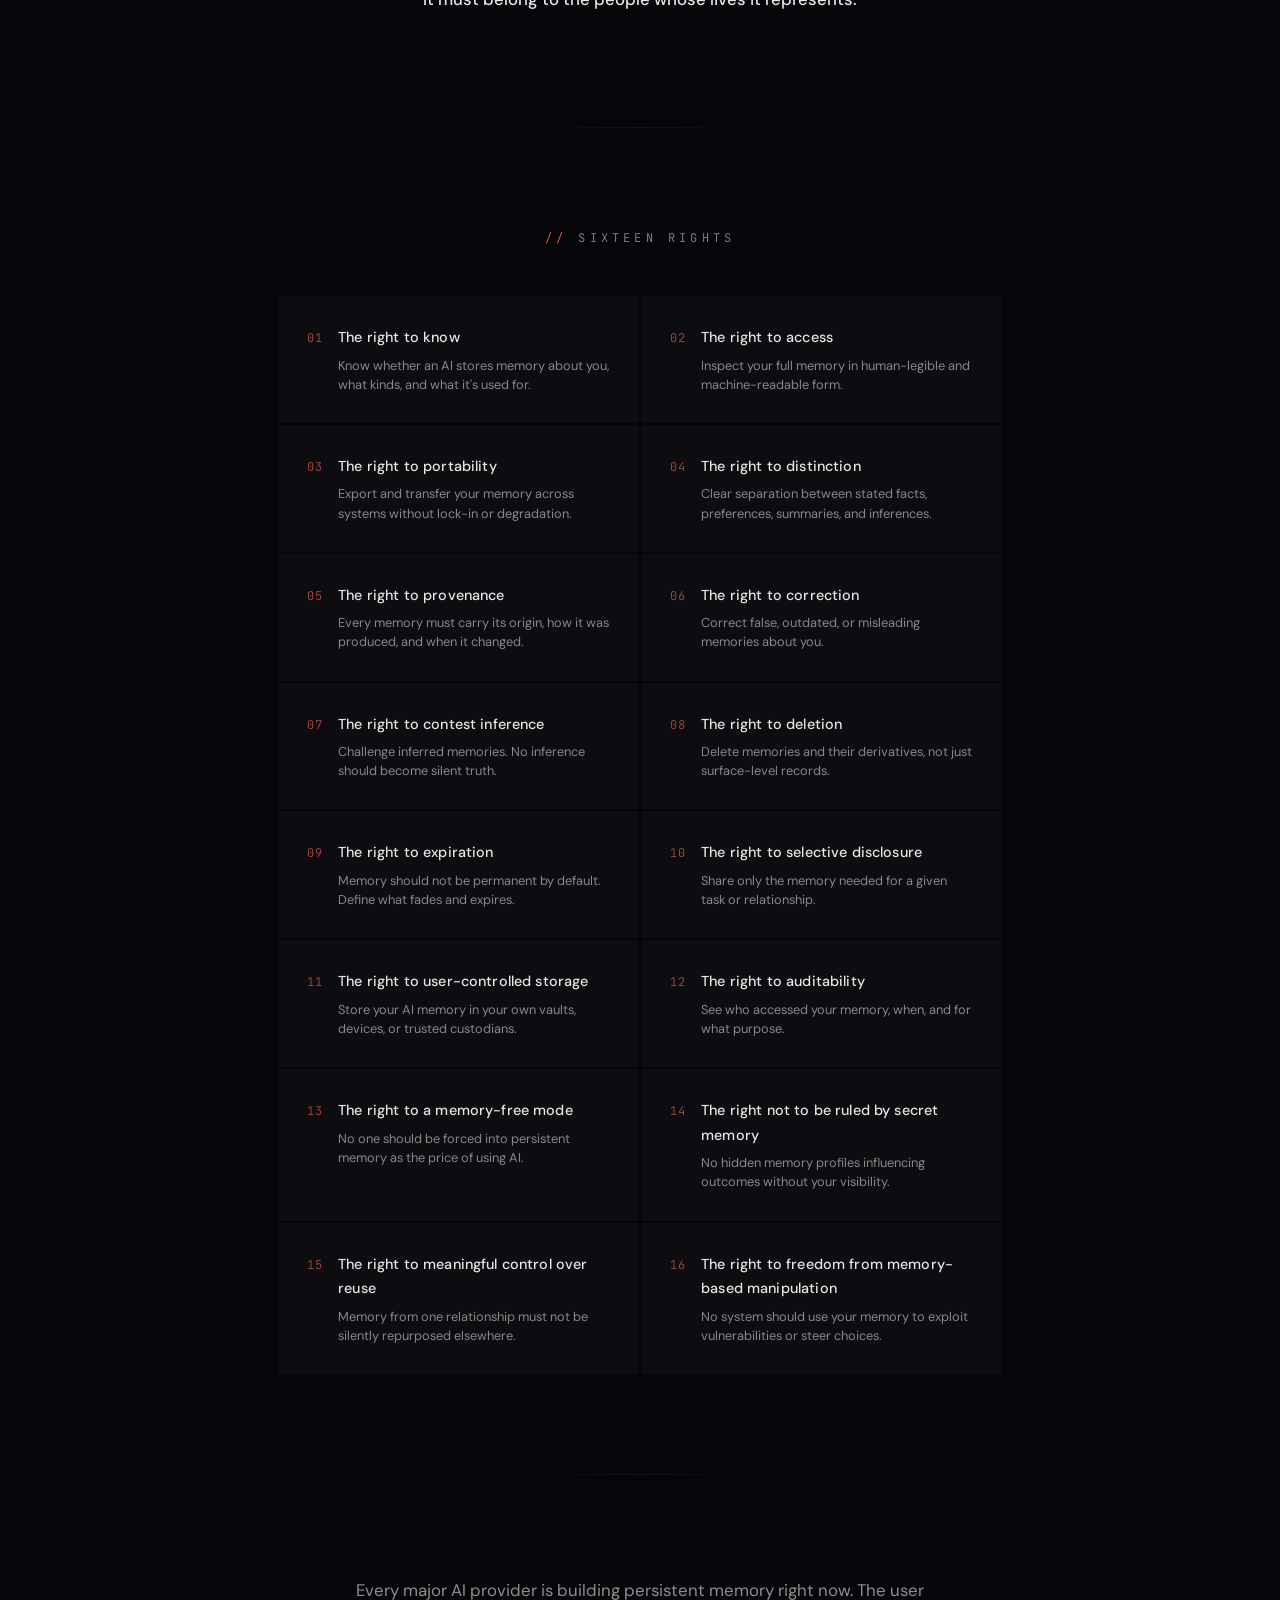
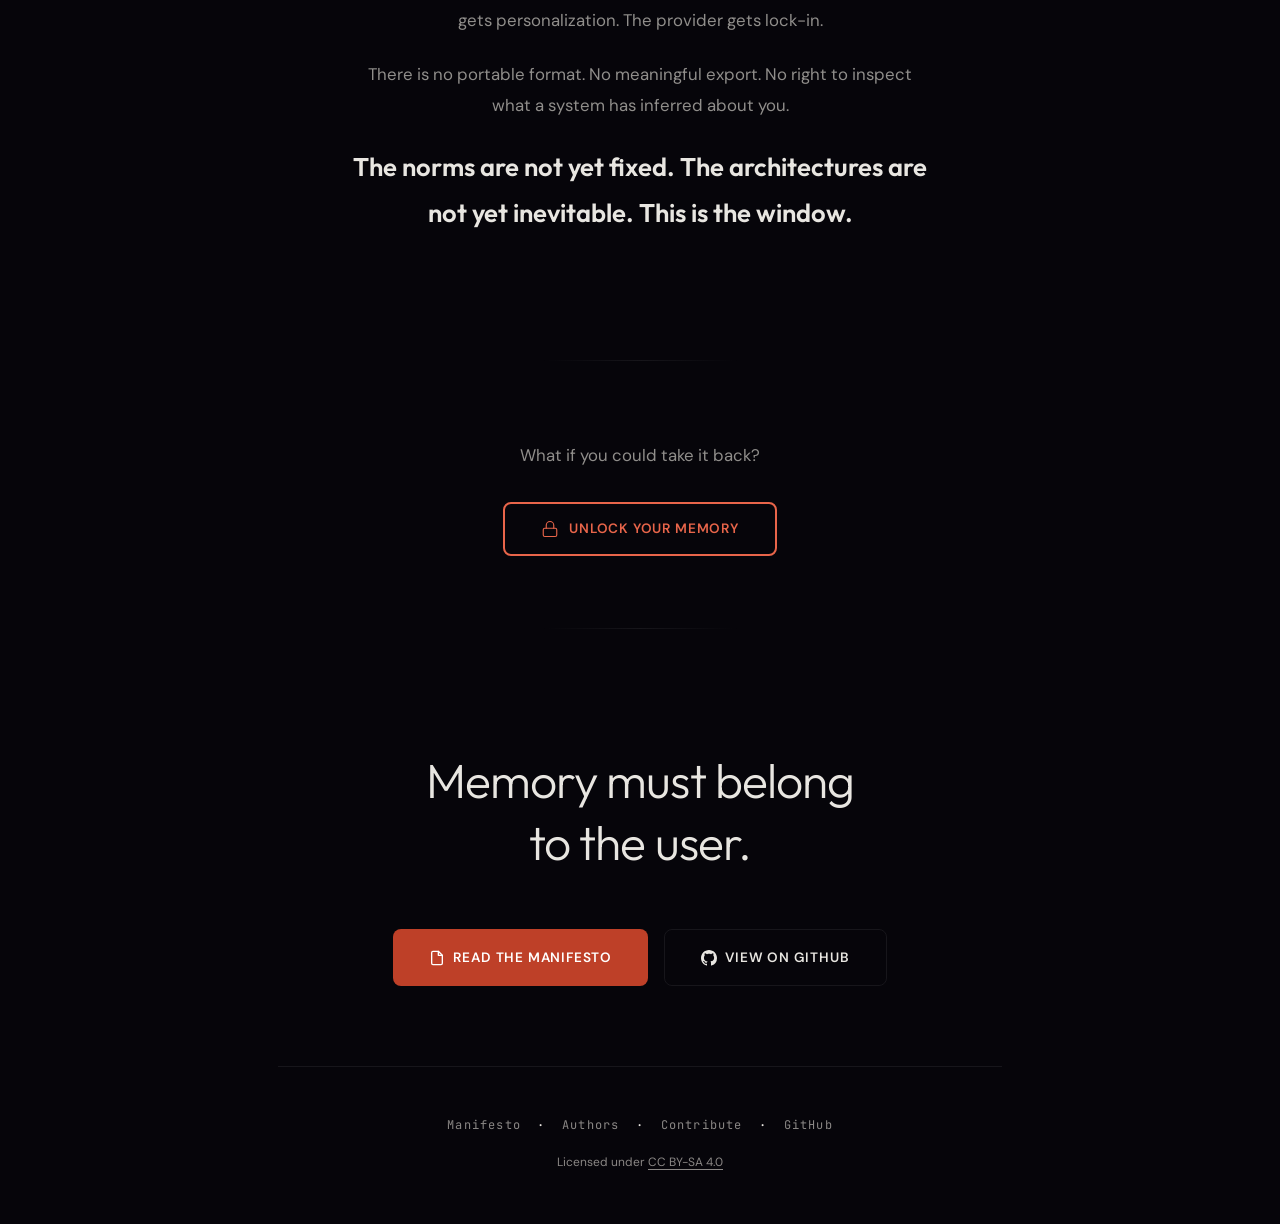
==== commit 2e8a8c1e: "Add spacing between SCROLL hint and opener text The scroll-hint label was cramped against "You share" ====
--- a/index.html
+++ b/index.html
@@ -772,6 +772,7 @@
       font-style: italic;
       color: var(--text);
       text-align: center;
+      margin-top: 40px;
       margin-bottom: 48px;
     }
 
